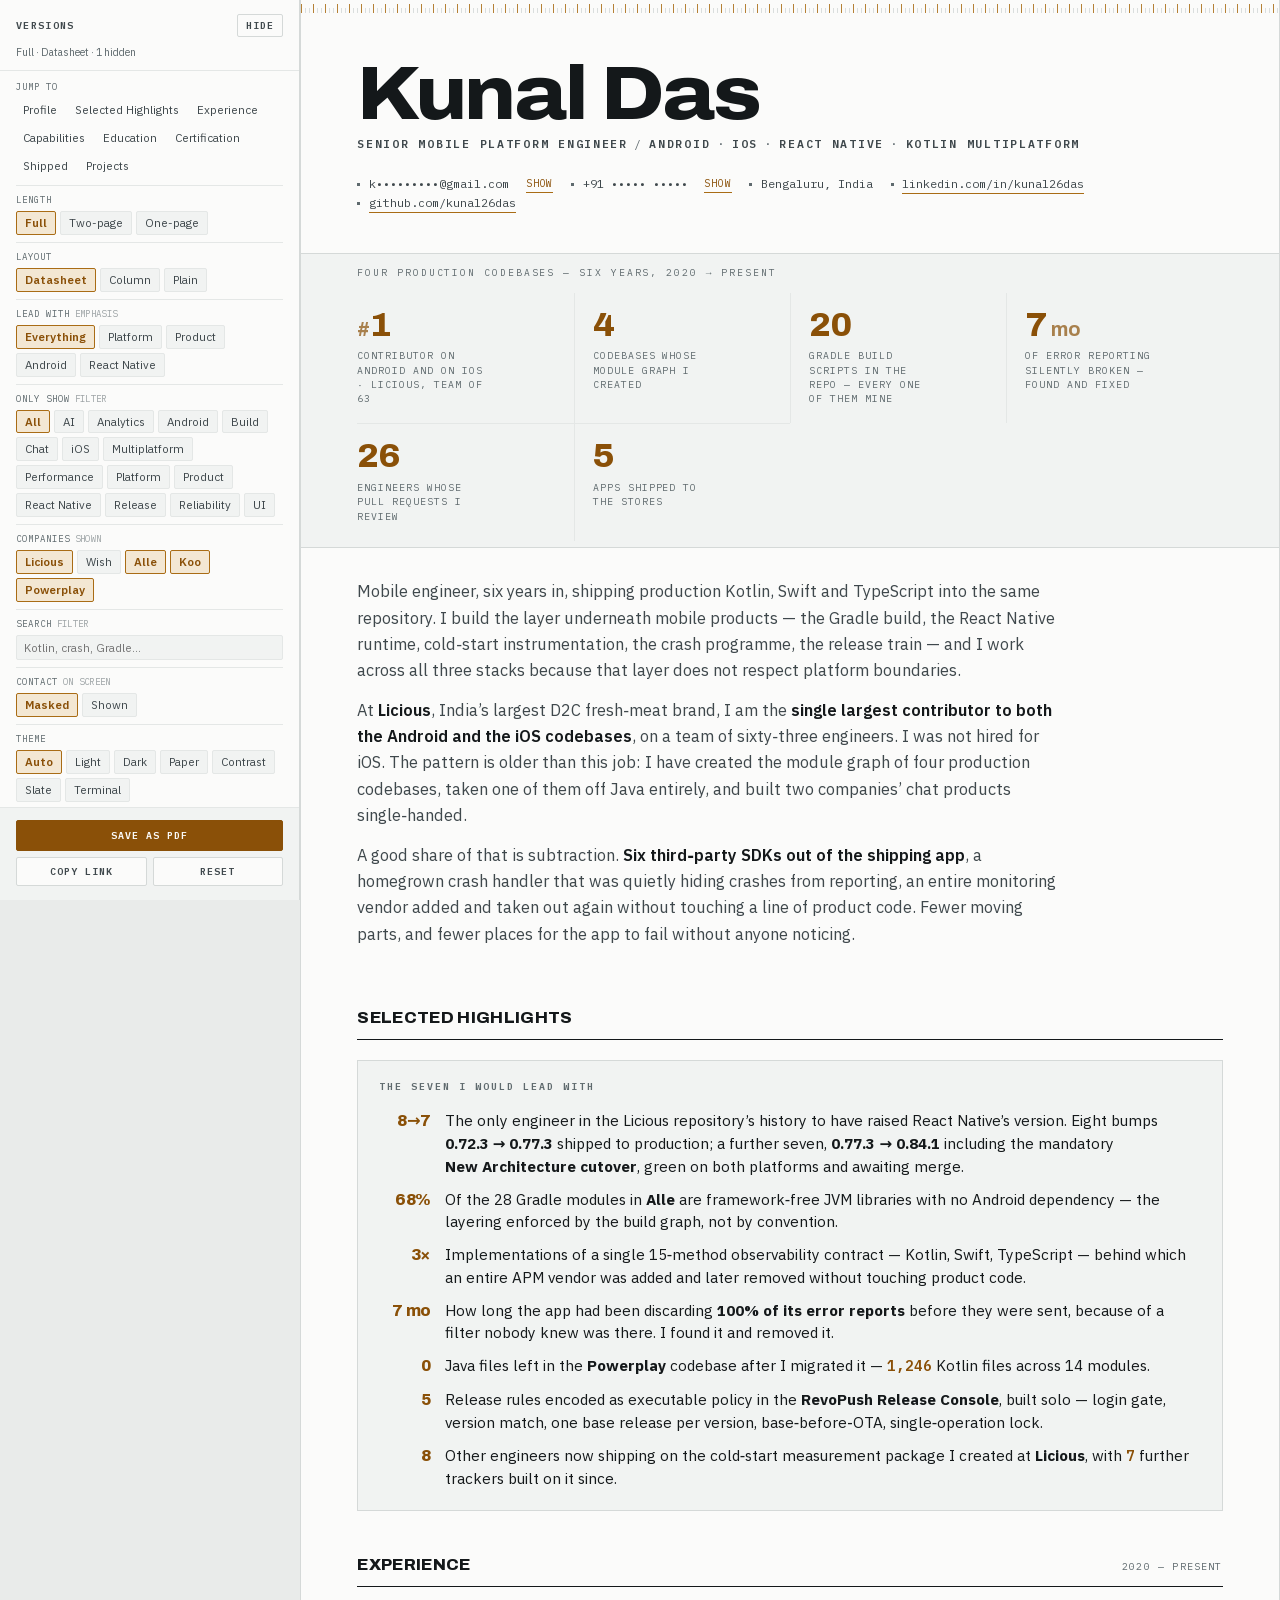
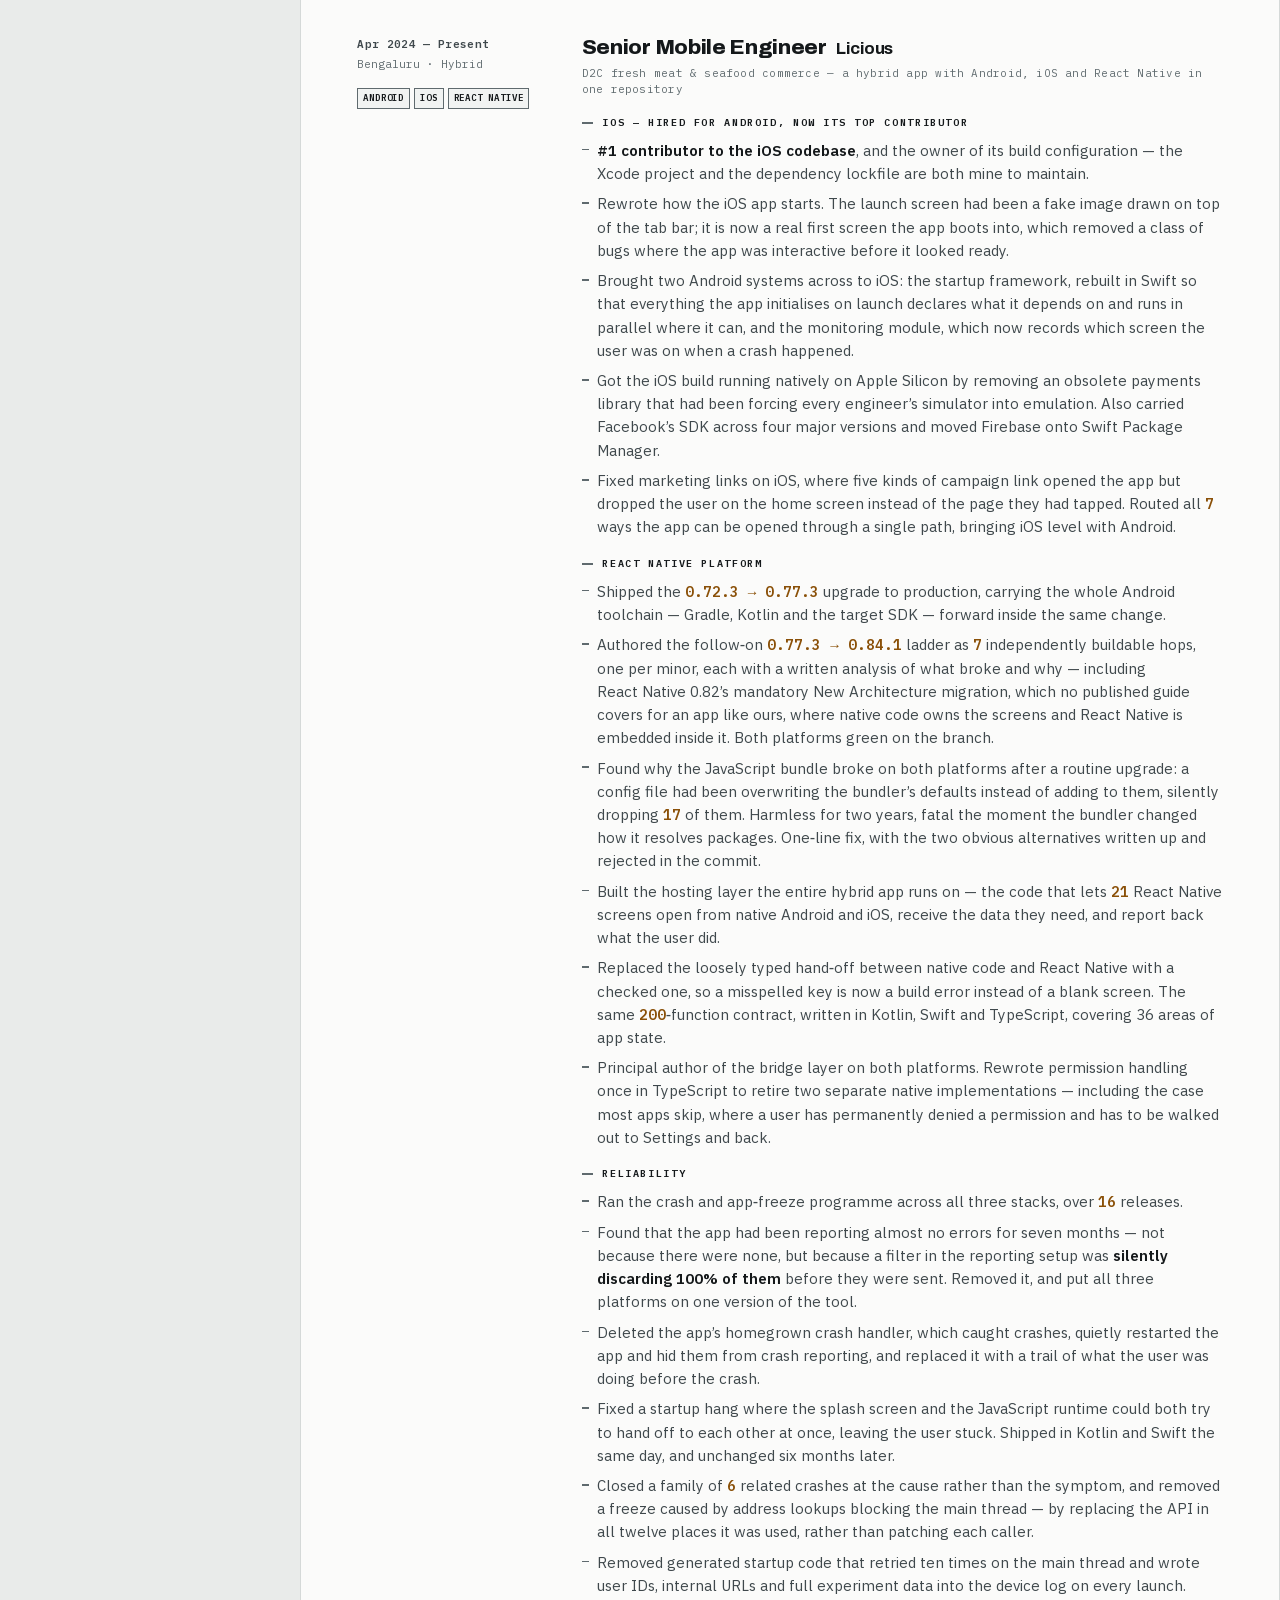
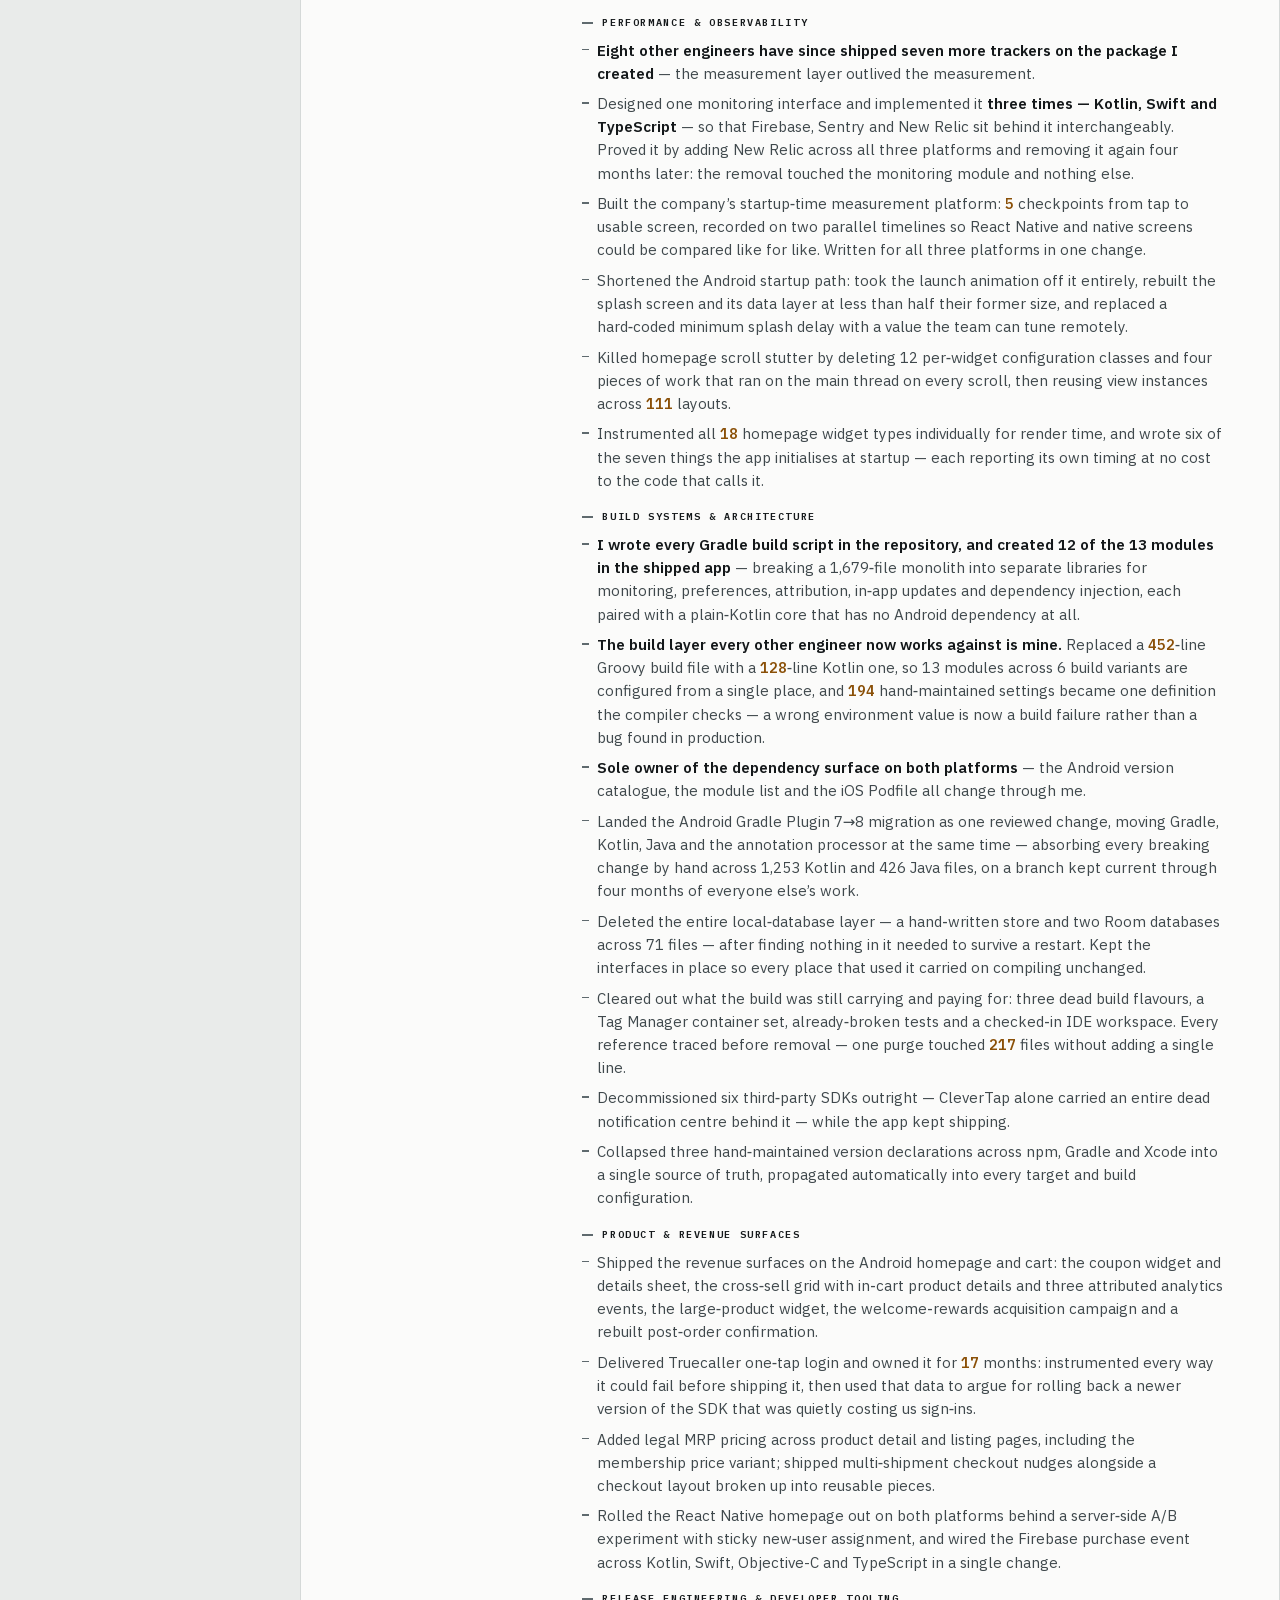
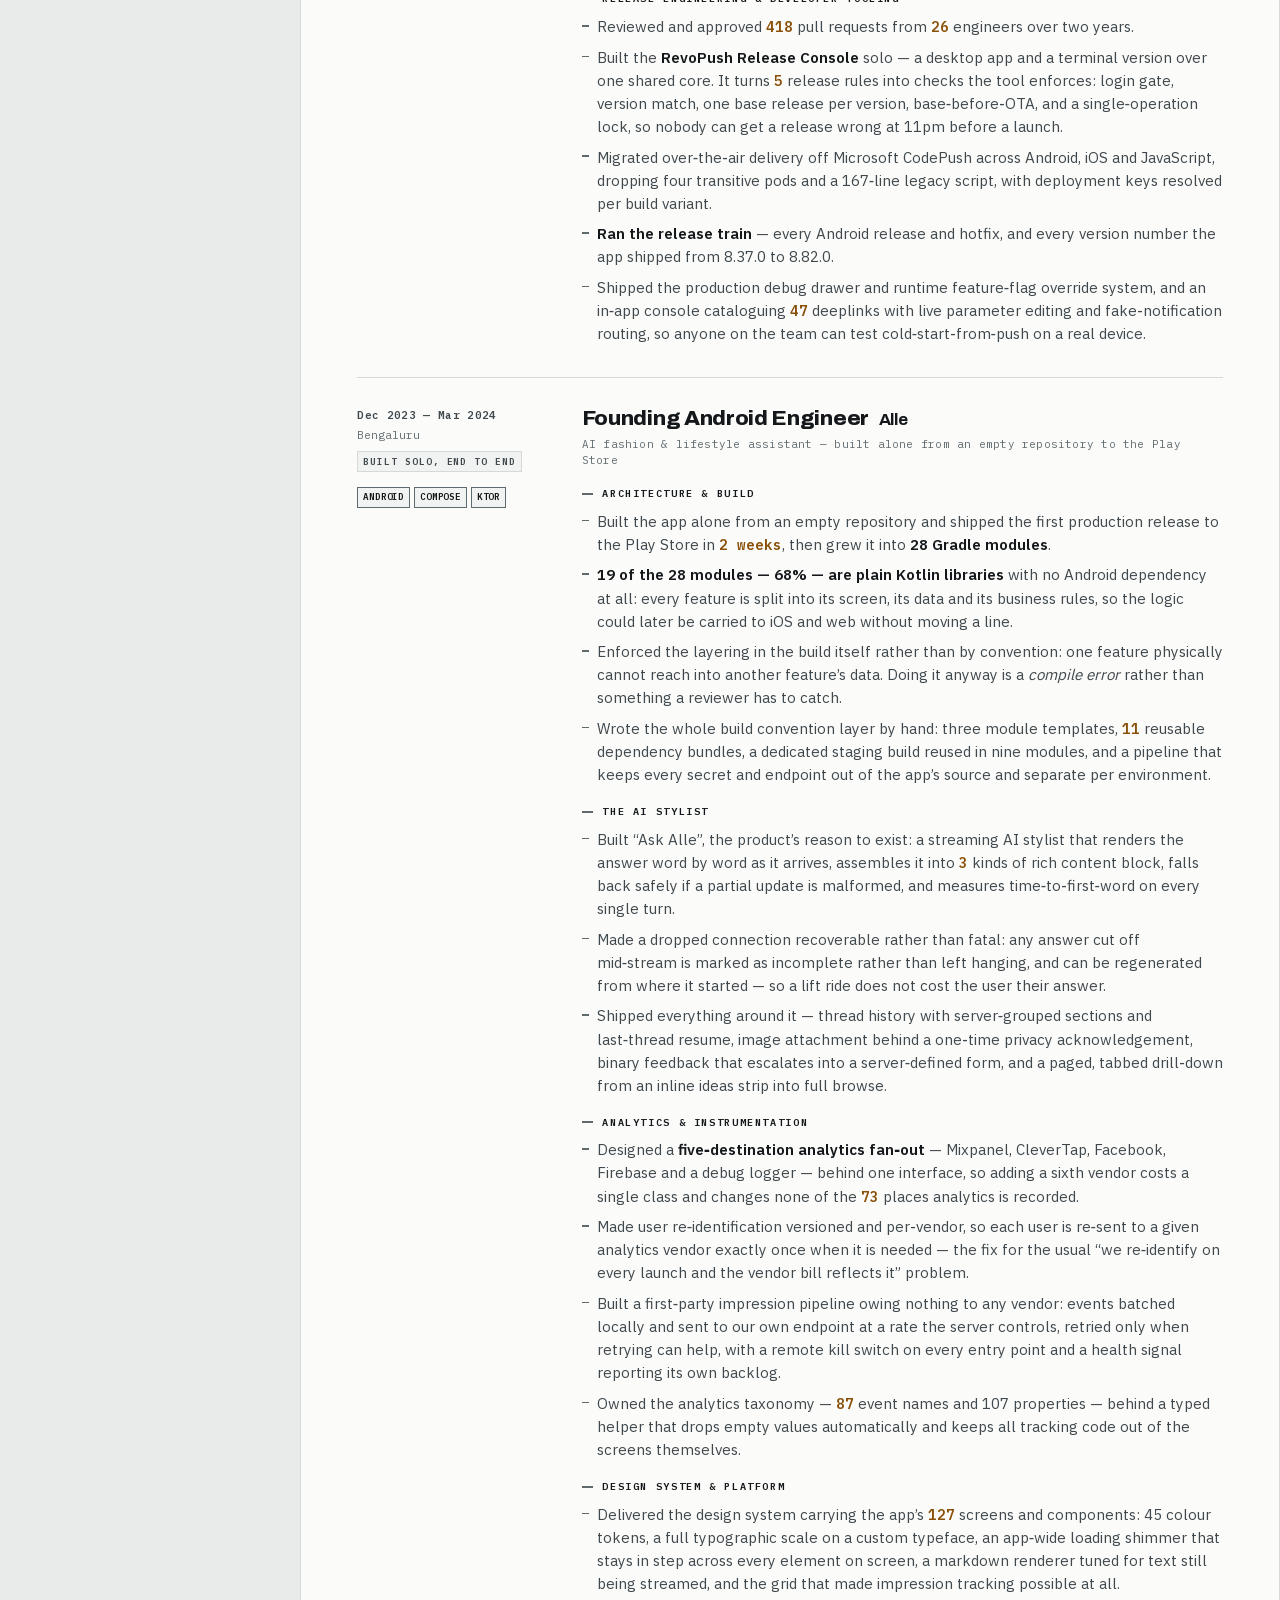
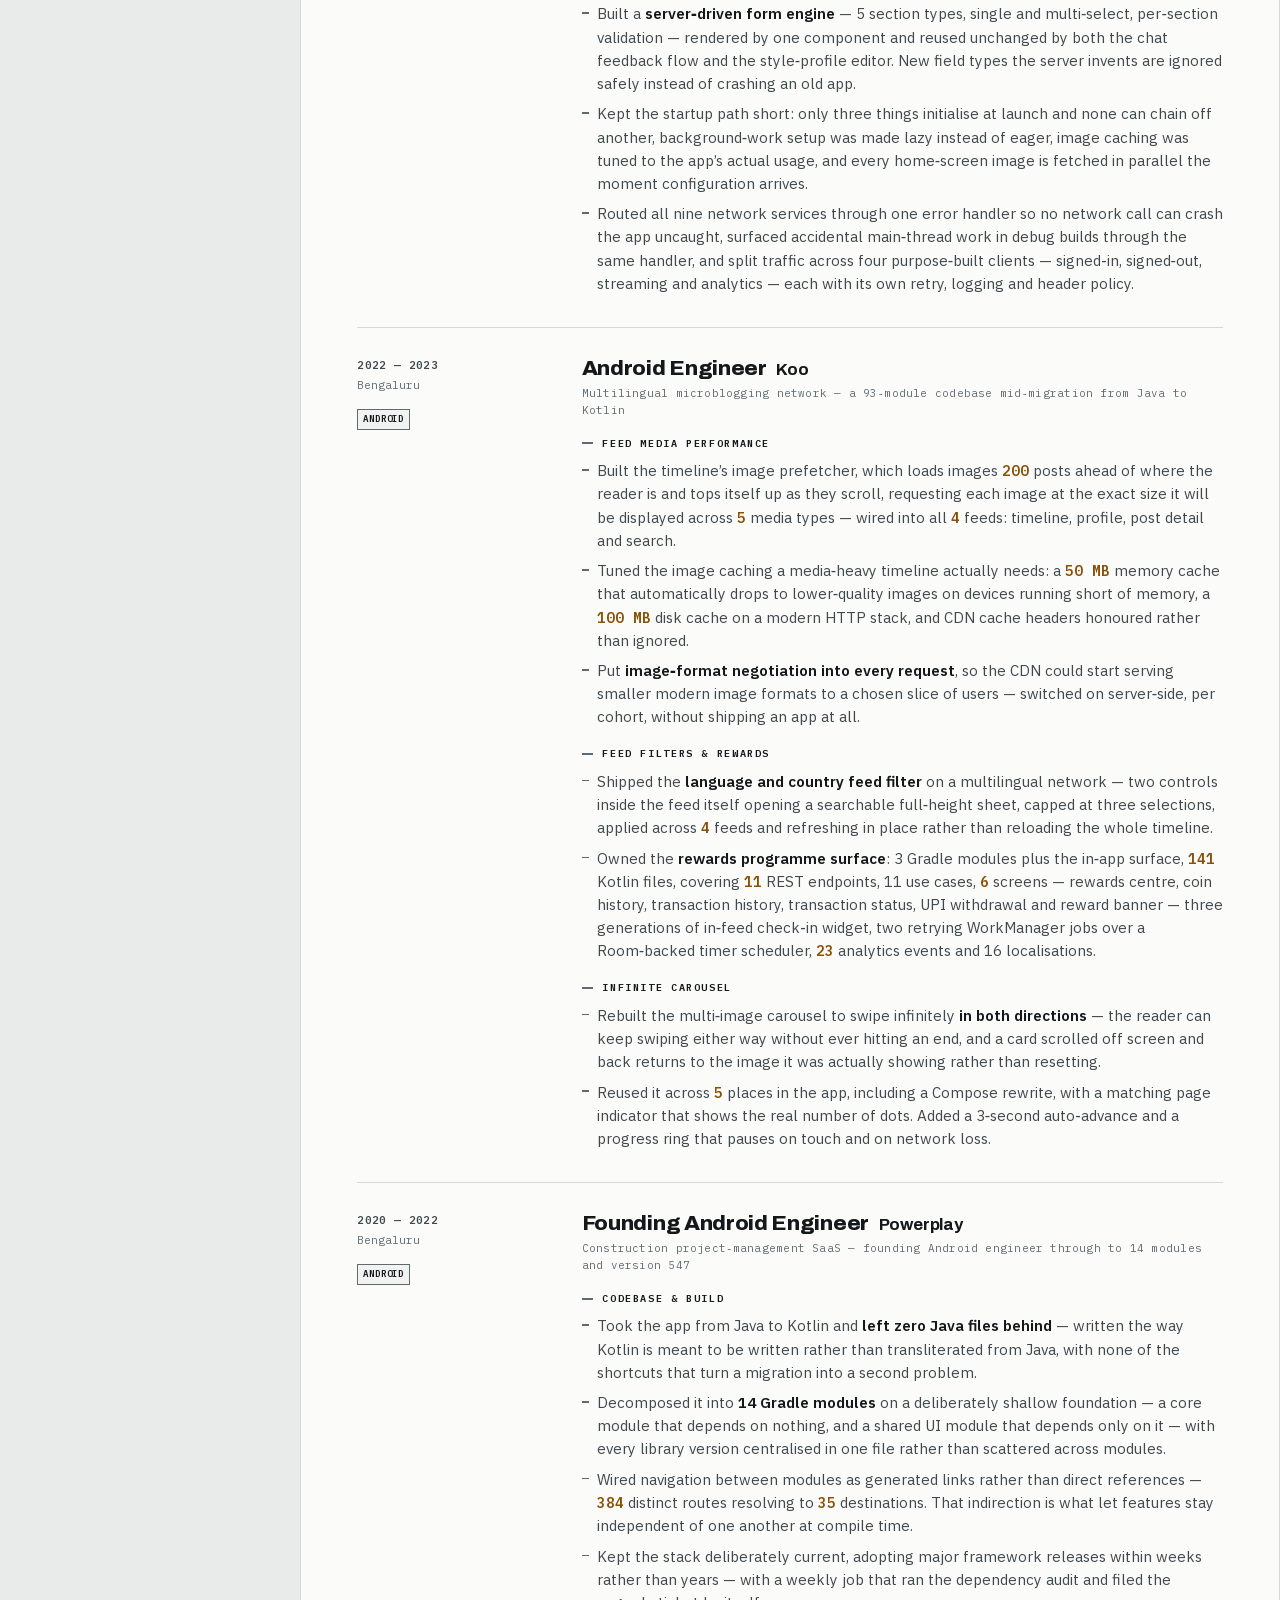
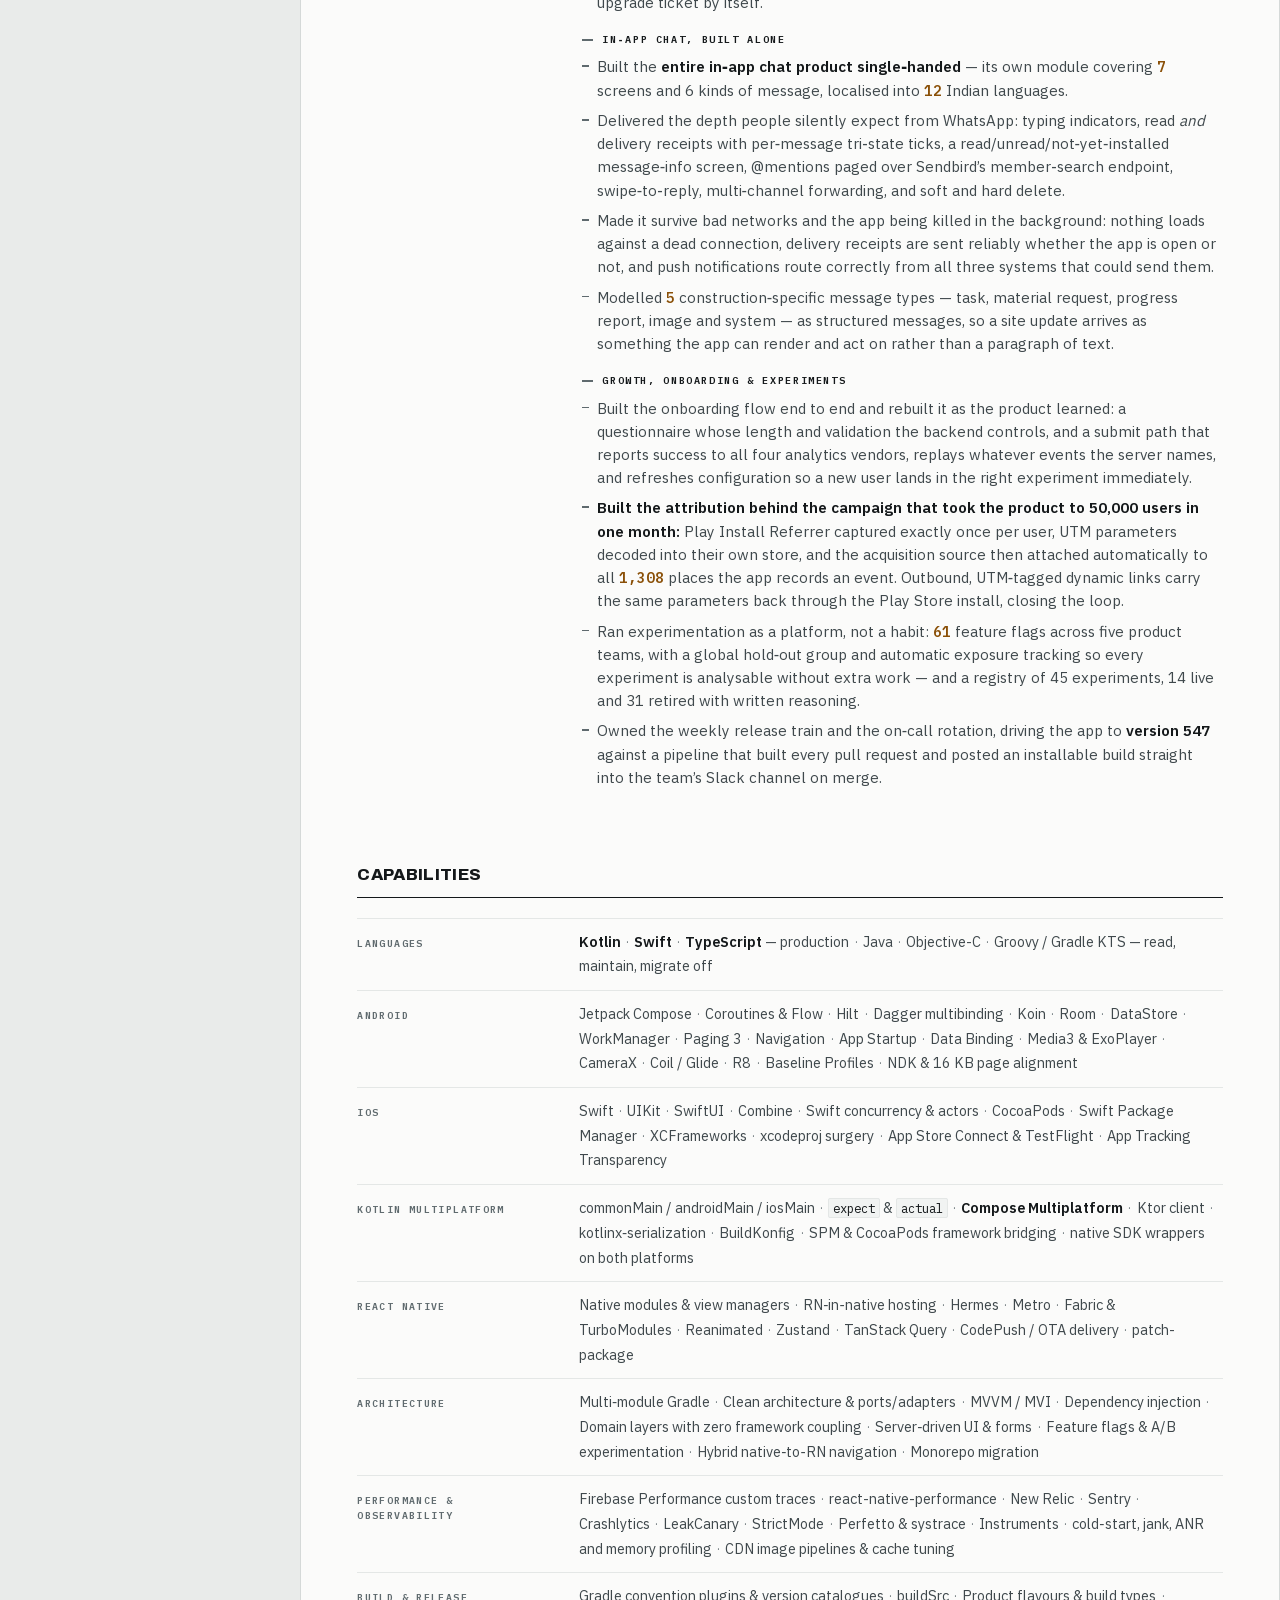
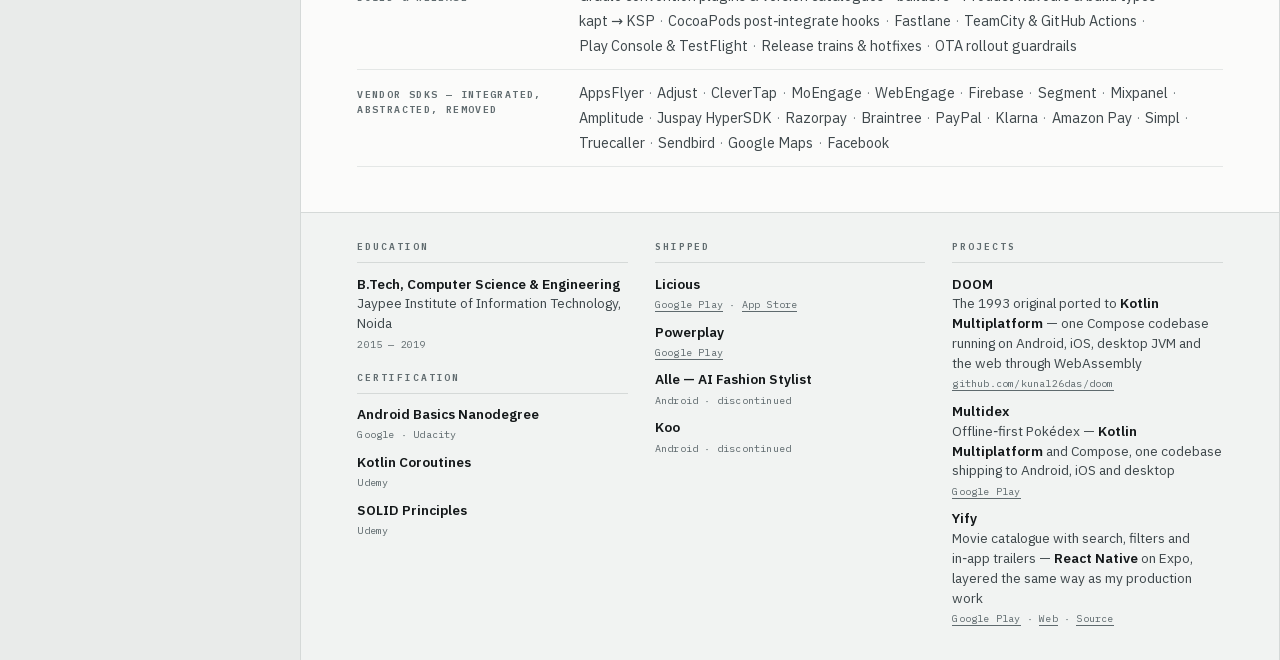
==== index.html @ 3181af1d "Resume — Kunal Das" ====
<!doctype html>
<html lang="en" data-len="full" data-layout="datasheet" data-lead="">
<head>
<meta charset="utf-8">
<meta name="viewport" content="width=device-width, initial-scale=1">
<title>Kunal Das &#8212; Senior Mobile Platform Engineer</title>
<meta name="description" content="Senior mobile platform engineer working across Android, iOS, React Native and Kotlin Multiplatform. Six years, five production codebases.">
<meta name="author" content="Kunal Das">
<link rel="canonical" href="https://kunal26das.github.io/resume/">
<link rel="icon" href="data:image/svg+xml,<svg xmlns='http://www.w3.org/2000/svg' viewBox='0 0 100 100'><text y='.9em' font-size='90'>&#128208;</text></svg>">
<meta property="og:type" content="profile">
<meta property="og:title" content="Kunal Das &#8212; Senior Mobile Platform Engineer">
<meta property="og:description" content="Senior mobile platform engineer working across Android, iOS, React Native and Kotlin Multiplatform. Six years, five production codebases.">
<meta property="og:url" content="https://kunal26das.github.io/resume/">
<meta name="twitter:card" content="summary">
</head>
<body>

<style data-doc="">
@font-face{font-family:"Archivo";src:url([data-uri]) format("woff2-variations");font-weight:400 900;font-stretch:62% 125%;font-display:block;}
@font-face{font-family:"PlexSans";src:url([data-uri]) format("woff2-variations");font-weight:100 700;font-display:block;}
@font-face{font-family:"PlexMono";src:url([data-uri]) format("woff2");font-weight:400;font-display:block;}
@font-face{font-family:"PlexMono";src:url([data-uri]) format("woff2");font-weight:600;font-display:block;}

:root{
  color-scheme:light;
  --ground:#E9EBEA;
  --sheet:#FBFBFA;
  --sunk:#F1F3F2;
  --ink:#14181A;
  --ink-2:#3F484C;
  --ink-3:#5F6A6E;
  --rule:#D5D9D8;
  --rule-soft:#E4E7E6;
  --signal:#8A5008;
  --signal-mark:#A96C15;
  --signal-wash:#F3E7D3;

  --f-display:"Archivo",ui-sans-serif,system-ui,sans-serif;
  --f-body:"PlexSans",ui-sans-serif,system-ui,sans-serif;
  --f-mono:"PlexMono",ui-monospace,"SF Mono",Menlo,monospace;

  --measure:70ch;
  --pad:clamp(22px,4.4vw,60px);
}
@media (prefers-color-scheme:dark){
  :root:not([data-theme="light"]){
    color-scheme:dark;
    --ground:#0D1011;
    --sheet:#15191B;
    --sunk:#1B2022;
    --ink:#E7EAE9;
    --ink-2:#AEB8BB;
    --ink-3:#8A9599;
    --rule:#2A3134;
    --rule-soft:#222829;
    --signal:#E8AE5C;
    --signal-mark:#D2913C;
    --signal-wash:#2C2314;
  }
}
:root[data-theme="dark"]{
  color-scheme:dark;
  --ground:#0D1011;
  --sheet:#15191B;
  --sunk:#1B2022;
  --ink:#E7EAE9;
  --ink-2:#AEB8BB;
  --ink-3:#8A9599;
  --rule:#2A3134;
  --rule-soft:#222829;
  --signal:#E8AE5C;
  --signal-mark:#D2913C;
  --signal-wash:#2C2314;
}
:root[data-theme="paper"]{
  color-scheme:light;
  --ground:#E3DCCC;
  --sheet:#FAF4E8;
  --sunk:#F2E9D8;
  --ink:#2A2016;
  --ink-2:#4E4133;
  --ink-3:#6B5B49;
  --rule:#D8CDB8;
  --rule-soft:#E8DFCE;
  --signal:#8C3A26;
  --signal-mark:#A6503A;
  --signal-wash:#F0DFD3;
}
:root[data-theme="contrast"]{
  color-scheme:light;
  --ground:#D9D9D9;
  --sheet:#FFFFFF;
  --sunk:#F0F0F0;
  --ink:#000000;
  --ink-2:#1F1F1F;
  --ink-3:#3A3A3A;
  --rule:#767676;
  --rule-soft:#ABABAB;
  --signal:#8A4B00;
  --signal-mark:#B35C00;
  --signal-wash:#FFE9CC;
}
:root[data-theme="slate"]{
  color-scheme:dark;
  --ground:#141A20;
  --sheet:#1F262D;
  --sunk:#28303A;
  --ink:#D2DAE2;
  --ink-2:#A3AEBA;
  --ink-3:#8D99A6;
  --rule:#353F4A;
  --rule-soft:#2B333C;
  --signal:#6FB8D4;
  --signal-mark:#4E96B2;
  --signal-wash:#1C303B;
}
:root[data-theme="terminal"]{
  color-scheme:dark;
  --ground:#020403;
  --sheet:#0C120E;
  --sunk:#121B15;
  --ink:#BFE8C8;
  --ink-2:#86B892;
  --ink-3:#709E7C;
  --rule:#213024;
  --rule-soft:#18241B;
  --signal:#F5B33C;
  --signal-mark:#C98C1E;
  --signal-wash:#261C09;
}

*{box-sizing:border-box;}
body{
  margin:0;
  background:var(--ground);
  color:var(--ink);
  font-family:var(--f-body);
  font-size:15px;
  line-height:1.55;
  -webkit-font-smoothing:antialiased;
}
.sheet{
  max-width:1060px;
  margin:0 auto;
  background:var(--sheet);
  border-left:1px solid var(--rule);
  border-right:1px solid var(--rule);
  min-height:100vh;
}
:where(a){color:inherit;text-decoration:none;border-bottom:1px solid var(--ink-3);}
:where(a):hover{border-bottom-color:var(--signal-mark);color:var(--signal);}
:where(a):focus-visible{outline:2px solid var(--signal-mark);outline-offset:3px;border-radius:2px;}

.scale{
  height:13px;
  background-image:
    repeating-linear-gradient(to right,var(--signal-mark) 0 1px,transparent 1px 12px),
    repeating-linear-gradient(to right,var(--rule) 0 1px,transparent 1px 4px);
  background-size:100% 9px,100% 5px;
  background-position:left bottom,left bottom;
  background-repeat:repeat-x;
  opacity:.85;
}

.masthead{padding:calc(var(--pad) * .85) var(--pad) calc(var(--pad) * .7);}
.name{
  font-family:var(--f-display);
  font-weight:800;
  font-stretch:112%;
  font-size:clamp(2.7rem,7.6vw,4.7rem);
  line-height:.9;
  letter-spacing:-.032em;
  margin:0 0 .42rem;
  text-wrap:balance;
}
.title-line{
  font-family:var(--f-mono);
  font-size:.72rem;
  font-weight:600;
  letter-spacing:.15em;
  text-transform:uppercase;
  color:var(--ink-2);
  margin:0 0 1.35rem;
  display:flex;
  flex-wrap:wrap;
  align-items:center;
  gap:.55em;
}
.title-line .sep{color:var(--ink-3);font-weight:400;}
.contact{
  list-style:none;margin:0;padding:0;
  display:flex;flex-wrap:wrap;gap:0 1.1rem;
  font-family:var(--f-mono);font-size:.74rem;color:var(--ink-2);
}
.contact li{display:flex;align-items:center;gap:.55rem;}
.contact li::before{content:"";width:3px;height:3px;background:var(--ink-3);flex:none;}
.contact a{border-bottom:1px solid var(--signal-mark);}
.contact a:hover{border-bottom:1px solid var(--signal-mark);}

.contact li[data-real]{cursor:pointer;}
.sheet .contact li[data-real]::after{
  content:"show";margin-left:.5rem;font-size:.86em;letter-spacing:.08em;
  text-transform:uppercase;color:var(--signal);border-bottom:1px solid var(--signal-mark);
}

.band{
  border-top:1px solid var(--rule);
  border-bottom:1px solid var(--rule);
  background:var(--sunk);
  display:grid;
  grid-template-columns:repeat(4,minmax(0,1fr));
  padding:0 var(--pad) 6px;
}
.band-cap{
  grid-column:1/-1;
  font-family:var(--f-mono);font-size:.6rem;letter-spacing:.2em;text-transform:uppercase;
  color:var(--ink-3);
  margin:0;padding:12px 0 12px;
}
.metric{
  padding:15px 18px 17px 0;
  border-left:1px solid var(--rule-soft);
  border-top:1px solid var(--rule-soft);
}
.metric:nth-of-type(4n+1){border-left:none;padding-left:0;}
.metric:not(:nth-of-type(4n+1)){padding-left:18px;}
.metric:nth-of-type(-n+4){border-top:none;}
.metric .v{
  display:block;
  font-family:var(--f-display);
  font-weight:800;font-stretch:104%;
  font-size:2.1rem;line-height:1.02;letter-spacing:-.025em;
  color:var(--signal);font-variant-numeric:tabular-nums;
}
.metric .v small{font-size:.58em;font-weight:700;color:var(--signal);opacity:.7;letter-spacing:0;}
.metric .l em{font-style:normal;color:inherit;}
.metric .l{
  display:block;margin-top:.46rem;max-width:22ch;
  font-family:var(--f-mono);font-size:.615rem;line-height:1.45;
  letter-spacing:.1em;text-transform:uppercase;color:var(--ink-3);
}

section{padding:0 var(--pad);}
.sec-head{
  display:flex;align-items:baseline;gap:.85rem;
  margin:2.6rem 0 1.25rem;
  padding-bottom:.5rem;
  border-bottom:1.5px solid var(--ink);
}
.sec-head h2{
  font-family:var(--f-display);font-weight:800;font-stretch:98%;
  font-size:1.06rem;letter-spacing:.02em;text-transform:uppercase;
  margin:0;
}
.sec-head .count{
  font-family:var(--f-mono);font-size:.62rem;letter-spacing:.12em;
  text-transform:uppercase;color:var(--ink-3);margin-left:auto;
}

.n{font-family:var(--f-mono);font-weight:600;color:var(--signal);font-variant-numeric:tabular-nums;font-size:.94em;}
code{font-family:var(--f-mono);font-size:.86em;color:var(--ink);background:var(--sunk);border:1px solid var(--rule-soft);border-radius:2px;padding:.05em .32em;}
.hi code,.metric code{background:var(--sheet);}

.summary{padding-top:1.9rem;padding-bottom:.2rem;}
.summary p{max-width:var(--measure);margin:0 0 .8rem;font-size:1.02rem;line-height:1.62;color:var(--ink-2);}
.summary p strong{color:var(--ink);font-weight:600;}

.hi{
  border:1px solid var(--rule);
  background:var(--sunk);
  padding:1.15rem 1.3rem 1.25rem;
  margin-bottom:.4rem;
}
.hi h3{
  font-family:var(--f-mono);font-size:.62rem;font-weight:600;letter-spacing:.2em;
  text-transform:uppercase;color:var(--ink-3);margin:0 0 .9rem;
}
.hi ul{list-style:none;margin:0;padding:0;display:grid;gap:.62rem;}
.hi li{
  display:grid;grid-template-columns:auto minmax(0,1fr);gap:.85rem;align-items:baseline;
  font-size:.95rem;line-height:1.5;
}
.hi li .k{
  font-family:var(--f-display);font-weight:800;font-stretch:100%;
  font-size:1.02rem;letter-spacing:-.02em;color:var(--signal);
  font-variant-numeric:tabular-nums;
  min-width:5.2ch;text-align:right;
}

.role{
  display:grid;
  grid-template-columns:186px minmax(0,1fr);
  gap:0 2.4rem;
  padding:1.8rem 0 2rem;
  border-bottom:1px solid var(--rule);
}
.role:last-child{border-bottom:none;}
.role-meta{font-family:var(--f-mono);font-size:.68rem;line-height:1.65;color:var(--ink-3);}
.role-meta .dates{color:var(--ink-2);font-weight:600;letter-spacing:.03em;font-variant-numeric:tabular-nums;}
.role-meta .where{margin-top:.15rem;}
.stacks{margin-top:.85rem;display:flex;flex-wrap:wrap;gap:4px;}
.stacks span{
  font-family:var(--f-mono);font-size:.57rem;font-weight:600;letter-spacing:.09em;
  text-transform:uppercase;
  border:1px solid var(--rule);color:var(--ink-2);
  padding:2px 5px;background:var(--sheet);
}
.stacks span.on{border-color:var(--ink-3);color:var(--ink);background:var(--sunk);font-weight:700;}
.role-meta .tag{
  display:inline-block;margin:.32rem 0 .1rem;
  font-family:var(--f-mono);font-size:.585rem;font-weight:600;letter-spacing:.1em;
  text-transform:uppercase;color:var(--ink-2);
  border:1px solid var(--rule);background:var(--sunk);
  padding:2px 5px;
}
.role-head{display:flex;flex-wrap:wrap;align-items:baseline;gap:.6rem;margin-bottom:.15rem;}
.role-head h3{
  font-family:var(--f-display);font-weight:800;font-stretch:104%;
  font-size:1.3rem;letter-spacing:-.015em;margin:0;line-height:1.15;
}
.role-head .org{
  font-family:var(--f-display);font-weight:700;font-size:1.05rem;color:var(--ink);
  letter-spacing:-.01em;
}
.role-note{
  font-family:var(--f-mono);font-size:.68rem;color:var(--ink-3);
  margin:0 0 1.05rem;letter-spacing:.02em;
}
.group{margin-bottom:1.1rem;}
.group:last-child{margin-bottom:0;}
.group-head{
  font-family:var(--f-mono);font-size:.635rem;font-weight:600;letter-spacing:.16em;
  text-transform:uppercase;color:var(--ink);
  margin:0 0 .5rem;display:flex;align-items:center;gap:.6rem;
}
.group-head::before{content:"";width:11px;height:2px;background:var(--ink-3);flex:none;}
.bullets{list-style:none;margin:0;padding:0;display:grid;gap:.46rem;}
.bullets li{
  position:relative;padding-left:15px;
  font-size:.945rem;line-height:1.53;color:var(--ink-2);max-width:88ch;
}
.bullets li::before{
  content:"";position:absolute;left:0;top:.66em;
  width:7px;height:1.5px;background:var(--ink-3);
}
.bullets li strong{color:var(--ink);font-weight:600;}

.caps{display:grid;gap:0;border-top:1px solid var(--rule-soft);}
.cap{
  display:grid;grid-template-columns:196px minmax(0,1fr);gap:1.6rem;
  padding:.68rem 0;border-bottom:1px solid var(--rule-soft);
  align-items:baseline;
}
.cap dt{
  font-family:var(--f-mono);font-size:.615rem;font-weight:600;letter-spacing:.14em;
  text-transform:uppercase;color:var(--ink-3);
}
.cap dd{margin:0;font-size:.9rem;line-height:1.72;color:var(--ink-2);}
.cap dd i{font-style:normal;color:var(--ink-3);padding:0 .42em;font-size:.85em;vertical-align:.08em;}
.cap dd i::after{content:"\200B";}
.cap dd b{color:var(--ink);font-weight:600;}

.colophon{
  margin-top:2.8rem;
  border-top:1px solid var(--rule);
  background:var(--sunk);
  padding:1.7rem var(--pad) 2.1rem;
  display:grid;grid-template-columns:repeat(auto-fit,minmax(230px,1fr));gap:1.7rem;
}
.colophon ul + h3{margin-top:1.15rem;}
.colophon h3{
  font-family:var(--f-mono);font-size:.6rem;font-weight:600;letter-spacing:.2em;
  text-transform:uppercase;color:var(--ink-3);margin:0 0 .7rem;
  padding-bottom:.45rem;border-bottom:1px solid var(--rule);
}
.colophon ul{list-style:none;margin:0;padding:0;display:grid;gap:.62rem;}
.colophon li{font-size:.855rem;line-height:1.45;color:var(--ink-2);}
.colophon .t{display:block;color:var(--ink);font-weight:600;}
.colophon li b{color:var(--ink);font-weight:600;}
.colophon .s{display:block;margin-top:.22rem;font-family:var(--f-mono);font-size:.63rem;color:var(--ink-3);letter-spacing:.02em;}

@media screen and (max-width:760px){
  .band{grid-template-columns:repeat(2,minmax(0,1fr));}
  .metric:nth-of-type(-n+4){border-top:1px solid var(--rule-soft);}
  .metric:nth-of-type(-n+2){border-top:none;}
  .metric:nth-of-type(4n+1){border-left:1px solid var(--rule-soft);padding-left:18px;}
  .metric:nth-of-type(odd){border-left:none;padding-left:0;}
  .role{grid-template-columns:1fr;gap:0;}
  .role-meta{margin-bottom:.9rem;display:flex;flex-wrap:wrap;align-items:center;gap:.4rem .9rem;}
  .role-meta .tag{margin-top:0;}
  .stacks{margin-top:0;}
  .cap{grid-template-columns:1fr;gap:.15rem;}
  .hi li{grid-template-columns:1fr;gap:.1rem;}
  .hi li .k{text-align:left;}
}
@media (prefers-reduced-motion:reduce){*{animation:none!important;transition:none!important;}}
@page{margin:13mm 12mm;}
@media print{
  :root:not([data-theme]){
    color-scheme:light;
    --ground:#FFFFFF;--sheet:#FFFFFF;--sunk:#F4F6F5;
    --ink:#000000;--ink-2:#22282A;--ink-3:#5C666A;
    --rule:#B9C0BE;--rule-soft:#D8DDDB;
    --signal:#6E3F06;--signal-mark:#9A6A1E;--signal-wash:#F4EADA;
  }
  :root{--pad:0px;}
  :root[data-theme] body,:root[data-theme] .sheet{background:var(--sheet);}
  :root[data-theme] *{
    -webkit-print-color-adjust:exact;print-color-adjust:exact;
  }
  html{font-size:12px;}
  body{background:#fff;font-size:9.4pt;line-height:1.42;}
  .sheet{border:none;max-width:none;min-height:0;}
  .scale,.v-ui{display:none;}
  .contact li[data-real]::after{display:none;}
  .masthead{padding:0 0 10pt;}
  .name{font-size:30pt;}
  .band{padding:0;border-top:none;}
  .band-cap{padding:0 0 6pt;}
  .metric{padding:7pt 10pt 8pt 0;}
  .metric .v{font-size:15pt;}
  .metric .l{max-width:none;}
  .metric .v small{opacity:1;}
  .summary{padding-top:10pt;}
  .summary p{font-size:9.8pt;max-width:none;}
  .sec-head{margin:14pt 0 7pt;break-after:avoid;}
  .role{display:block;padding:9pt 0 10pt;}
  .role-meta{display:flex;flex-wrap:wrap;align-items:baseline;gap:0 10pt;margin-bottom:5pt;}
  .role-meta .where,.role-meta .tag,.role-meta .stacks{margin-top:0;}
  .colophon{padding:12pt 0 0;grid-template-columns:repeat(3,minmax(0,1fr));}
  .role-meta,.role-head,.role-note,.group-head{break-after:avoid;}
  .hi li,.metric,.cap,.bullets li,.colophon li,.role-meta{break-inside:avoid;}
  .hi{padding:9pt 11pt 10pt;}
  .hi ul{gap:.5rem;}
  .group{margin-bottom:12pt;}
  .group-head{margin-bottom:3pt;}
  .cap{padding:3.5pt 0;grid-template-columns:150px minmax(0,1fr);gap:1rem;}
  .cap dd{line-height:1.5;}
  .bullets{gap:2.6pt;}
  .bullets li{max-width:none;}
  a{color:inherit;border-bottom:none;}

  :root:has(.sheet.compact){font-size:10.75px;}
  .sheet.compact .role{padding:4pt 0 5pt;}
  .sheet.compact .cap{display:block;padding:1.6pt 0;}
  .sheet.compact .cap dt{display:inline;letter-spacing:.1em;}
  .sheet.compact .cap dt::after{content:"\2002";}
  .sheet.compact .cap dd{display:inline;line-height:1.42;}
  .sheet.compact .summary{padding-top:8pt;}
  .sheet.compact .sec-head{margin:8pt 0 5pt;}
  .sheet.compact .colophon{margin-top:7pt;padding:7pt 0 0;}
  .sheet.compact .colophon h3{margin-bottom:.45rem;padding-bottom:.3rem;}
  .sheet.compact .colophon ul{gap:.22rem;}
  .sheet.compact .colophon li{line-height:1.32;}
  .sheet.compact .colophon .t{display:inline;}
  .sheet.compact .colophon .t::after{content:"\2002";}
  .sheet.compact .colophon .s{display:inline;margin-top:0;}
  .sheet.compact .group{margin-bottom:7pt;}
  .sheet.compact .bullets{gap:2pt;}
  .sheet.compact .bullets li{line-height:1.42;}
  .sheet.compact .summary p{line-height:1.45;}
  .sheet.compact .masthead{padding-bottom:6pt;}
  .sheet.compact .name{font-size:23pt;}
  .sheet.compact .title-line{margin-bottom:.7rem;}
  .sheet.compact .band-cap{padding:0 0 3pt;}
  .sheet.compact .metric{padding:4pt 9pt 5pt 0;}
  .sheet.compact .metric .v{font-size:12.5pt;}
  .sheet.compact .role-note{margin-bottom:4pt;}
  .sheet.compact .cap dd{font-size:.85rem;}

  :root:has(.sheet.solo){font-size:9.4px;}
  .sheet.solo .name{font-size:19pt;}
  .sheet.solo .masthead{padding-bottom:4pt;}
  .sheet.solo .title-line{margin-bottom:.5rem;}
  .sheet.solo .band-cap{padding:0 0 2pt;}
  .sheet.solo .metric{padding:3pt 8pt 4pt 0;}
  .sheet.solo .metric .v{font-size:11pt;}
  .sheet.solo .summary{padding-top:5pt;}
  .sheet.solo .sec-head{margin:6pt 0 3pt;}
  .sheet.solo .role{padding:2.5pt 0 3pt;}
  .sheet.solo .role-note{margin-bottom:2pt;}
  .sheet.solo .group{margin-bottom:4pt;}
  .sheet.solo .bullets{gap:1.6pt;}
  .sheet.solo .colophon{margin-top:5pt;padding:5pt 0 0;}
}

c{display:inline;}
[data-only]:not([data-only~="full"]){display:none;}
html[data-versions="on"] [data-only]{display:inline;}

@media screen and (min-width:1180px){
  html[data-versions="on"][data-panel="open"] body{padding-left:300px;}
}
.v-side{
  position:fixed;left:0;top:0;bottom:0;width:300px;z-index:11;
  display:flex;flex-direction:column;
  background:var(--sheet);border-right:1px solid var(--rule);
  transform:translateX(0);transition:transform .18s ease;
}
html[data-panel="closed"] .v-side{transform:translateX(-100%);}
@media screen and (max-width:1179px){
  .v-side{box-shadow:0 0 0 100vmax rgb(0 0 0 / .34);}
  html[data-panel="closed"] .v-side{box-shadow:none;}
}
.v-head{
  display:flex;align-items:baseline;gap:.5rem;flex-wrap:wrap;
  padding:14px 16px 11px;border-bottom:1px solid var(--rule-soft);
}
.v-title{
  font-family:var(--f-mono);font-size:.63rem;font-weight:600;letter-spacing:.13em;
  text-transform:uppercase;color:var(--ink-2);
}
.v-now{
  flex-basis:100%;font-size:.66rem;line-height:1.35;color:var(--ink-3);
}
.v-body{
  flex:1;overflow-y:auto;overscroll-behavior:contain;padding:2px 16px 16px;
  scrollbar-width:none;
}
.v-body::-webkit-scrollbar{width:0;height:0;}
.v-row{display:block;padding:7px 0;}
.v-row + .v-row{border-top:1px solid var(--rule-soft);}
.v-lab{
  display:block;margin-bottom:4px;
  font-family:var(--f-mono);font-size:.57rem;letter-spacing:.11em;
  text-transform:uppercase;color:var(--ink-3);
}
.v-lab em{font-style:normal;opacity:.6;letter-spacing:.04em;margin-left:.5em;}
.v-opts{display:flex;flex-wrap:wrap;align-items:center;gap:4px;}
.v-chip{
  font-family:var(--f-body);font-size:.72rem;line-height:1.2;
  color:var(--ink-2);background:var(--sunk);
  border:1px solid var(--rule-soft);border-radius:2px;
  padding:4px 8px;cursor:pointer;
}
.v-chip:hover{border-color:var(--signal-mark);color:var(--signal);}
.v-jump{
  font-family:var(--f-body);font-size:.72rem;line-height:1.2;text-align:left;
  color:var(--ink-2);background:none;
  border:1px solid transparent;border-radius:2px;
  padding:4px 6px;cursor:pointer;
}
.v-jump:hover{color:var(--signal);border-color:var(--signal-mark);}
.v-jump[aria-current]{
  color:var(--signal);background:var(--signal-wash);
  border-color:var(--signal-mark);font-weight:600;
}
.v-jump:focus-visible{outline:2px solid var(--signal-mark);outline-offset:2px;}
.sec-head,.summary,.colophon h3{scroll-margin-top:16px;}
.v-chip[aria-pressed="true"]{
  color:var(--signal);border-color:var(--signal-mark);
  background:var(--signal-wash);font-weight:600;
}
.v-chip:focus-visible,.v-q:focus-visible,.v-btn:focus-visible,
.v-dl:focus-visible,.v-toggle:focus-visible{outline:2px solid var(--signal-mark);outline-offset:2px;}
.v-q{
  flex:1;min-width:8rem;
  font-family:var(--f-body);font-size:.72rem;color:var(--ink);
  background:var(--sunk);border:1px solid var(--rule-soft);border-radius:2px;
  padding:4px 7px;
}
.v-foot{
  display:flex;flex-wrap:wrap;gap:6px;padding:12px 16px 14px;
  border-top:1px solid var(--rule-soft);background:var(--sunk);
}
.v-dl{
  flex-basis:100%;text-align:center;
  font-family:var(--f-mono);font-size:.62rem;font-weight:600;letter-spacing:.1em;
  text-transform:uppercase;text-decoration:none;cursor:pointer;
  color:var(--sheet);background:var(--signal);
  border:1px solid var(--signal);border-radius:2px;padding:8px 11px;
}
.v-dl:hover{background:var(--signal-mark);border-color:var(--signal-mark);}
.v-file{
  flex:1 1 28%;
  font-family:var(--f-mono);font-size:.58rem;font-weight:600;letter-spacing:.08em;
  text-transform:uppercase;color:var(--ink-2);background:var(--sheet);
  border:1px solid var(--rule-soft);border-radius:2px;padding:6px 4px;cursor:pointer;
}
.v-file:hover{border-color:var(--signal-mark);color:var(--signal);}
.v-file:focus-visible{outline:2px solid var(--signal-mark);outline-offset:2px;}
.v-btn,.v-toggle{
  font-family:var(--f-mono);font-size:.62rem;font-weight:600;letter-spacing:.1em;
  text-transform:uppercase;color:var(--ink-2);background:var(--sheet);
  border:1px solid var(--rule);border-radius:2px;padding:7px 10px;cursor:pointer;
}
.v-btn{flex:1;}
.v-hide{flex:0 0 auto;margin-left:auto;padding:4px 8px;}
.v-btn:hover,.v-toggle:hover{border-color:var(--signal-mark);color:var(--signal);}
.v-note{flex-basis:100%;margin:.3rem 0 0;font-size:.67rem;line-height:1.4;color:var(--ink-3);}
.v-note:empty{display:none;}
.v-toggle{position:fixed;right:14px;bottom:14px;z-index:12;
  box-shadow:0 1px 3px rgb(0 0 0 / .12),0 6px 18px rgb(0 0 0 / .10);}
html[data-panel="open"] .v-toggle{display:none;}
mark{background:var(--signal-wash);color:var(--ink);border-radius:1px;}
@media screen and (max-width:420px){
  .v-side{width:min(300px,86vw);}
}
</style>
<style data-layout="column" media="not all">


@media screen{
  .band{grid-template-columns:repeat(2,minmax(0,1fr));}
  .metric:nth-of-type(-n+4){border-top:1px solid var(--rule-soft);}
  .metric:nth-of-type(-n+2){border-top:none;}
  .metric:nth-of-type(4n+1){border-left:1px solid var(--rule-soft);padding-left:18px;}
  .metric:nth-of-type(odd){border-left:none;padding-left:0;}
  
  .metric .l{max-width:44ch;}

  .role{grid-template-columns:1fr;gap:0;}
  .role-meta{
    margin-bottom:.9rem;
    display:flex;flex-wrap:wrap;align-items:center;gap:.4rem .9rem;
  }
  .role-meta .where{margin-top:0;}
  .role-meta .tag{margin-top:0;}
  .stacks{margin-top:0;}

  .cap{grid-template-columns:1fr;gap:.15rem;}
  .cap dt{color:var(--ink-2);}

  .hi li{grid-template-columns:1fr;gap:.1rem;}
  .hi li .k{text-align:left;min-width:0;}

  
  .summary p,.bullets li{max-width:var(--measure);}
}
</style>
<style data-layout="plain" media="not all">


.sheet{
  --f-display:ui-sans-serif,system-ui,"Helvetica Neue",Arial,sans-serif;
  --f-body:ui-sans-serif,system-ui,"Helvetica Neue",Arial,sans-serif;
  --f-mono:ui-monospace,"SF Mono",Menlo,Consolas,monospace;
  --measure:78ch;
  --signal:var(--ink);
  --signal-mark:var(--ink-3);
  --signal-wash:var(--sunk);
  font-family:var(--f-body);
  border-left:none;border-right:none;max-width:920px;
}
.scale{display:none;}

.name{font-weight:700;font-stretch:normal;font-size:clamp(2rem,5vw,2.6rem);letter-spacing:-.01em;}
.title-line{font-family:var(--f-body);font-size:.95rem;font-weight:400;
  letter-spacing:0;text-transform:none;color:var(--ink-2);}
.contact{font-family:var(--f-body);font-size:.88rem;gap:0 1rem;}
.contact li::before{display:none;}
.contact li:not(:last-child)::after{content:"\00B7";margin-left:1rem;color:var(--ink-3);}

.band{display:block;background:none;border:none;padding:0 var(--pad) 4px;}
.band-cap{letter-spacing:.08em;padding-bottom:6px;}
.metric{display:block;border:none!important;padding:1px 0!important;}
.metric .v{display:inline;font-family:var(--f-body);font-weight:700;
  font-size:1rem;font-stretch:normal;letter-spacing:0;color:var(--ink);}
.metric .v small{font-size:1em;font-weight:700;opacity:1;}
.metric .l{display:inline;max-width:none;font-family:var(--f-body);font-size:.9rem;
  letter-spacing:0;text-transform:none;color:var(--ink-2);}
.metric .l::before{content:" ";}

.sec-head{border-bottom:1px solid var(--rule);}
.sec-head h2{font-weight:700;font-stretch:normal;font-size:1.05rem;letter-spacing:.06em;}

.role{display:block;}
.role-meta{display:flex;flex-wrap:wrap;gap:.3rem .9rem;font-family:var(--f-body);
  font-size:.85rem;margin-bottom:.2rem;}
.role-meta .dates{letter-spacing:0;}
.role-meta .where,.role-meta .tag,.stacks{margin-top:0;}
.role-meta .tag{font-family:var(--f-body);letter-spacing:0;text-transform:none;
  border:none;background:none;padding:0;font-size:.85rem;}
.role-meta .tag::before{content:"(";}
.role-meta .tag::after{content:")";}
.stacks span,.stacks span.on{font-family:var(--f-body);font-size:.85rem;font-weight:400;
  letter-spacing:0;text-transform:none;border:none;background:none;padding:0;color:var(--ink-2);}
.stacks span:not(:last-child)::after{content:",";}
.role-head h3{font-weight:700;font-stretch:normal;font-size:1.12rem;}
.role-head .org{font-weight:400;color:var(--ink-2);}
.role-head .org::before{content:"\2014\00A0";}
.role-note{font-family:var(--f-body);font-size:.88rem;letter-spacing:0;}
.group-head{font-family:var(--f-body);font-size:.9rem;font-weight:700;
  letter-spacing:0;text-transform:none;}
.group-head::before{display:none;}
.bullets li::before{content:"\2022";background:none;width:auto;height:auto;
  top:0;color:var(--ink-3);}

.hi{background:none;border:1px solid var(--rule);}
.hi li{grid-template-columns:auto minmax(0,1fr);}
.hi li .k{font-family:var(--f-body);font-weight:700;font-stretch:normal;
  color:var(--ink);font-size:.95rem;}

.caps{border-top:none;}
.cap{display:block;padding:.3rem 0;}
.cap dt{display:inline;font-family:var(--f-body);font-size:.9rem;font-weight:700;
  letter-spacing:0;text-transform:none;color:var(--ink);}
.cap dt::after{content:":\00A0";}
.cap dd{display:inline;font-size:.9rem;}

.colophon{background:none;}
.colophon h3{font-family:var(--f-body);font-size:.9rem;font-weight:700;
  letter-spacing:0;text-transform:none;color:var(--ink);}
.colophon .s{font-family:var(--f-body);font-size:.82rem;}

@media print{
  
  .name{font-size:20pt;}
  .band{padding:0;}
  .metric{padding:1px 0!important;}
  .metric .v{font-size:9.6pt;}
  .metric .l{font-size:9.6pt;}
  .cap{grid-template-columns:none;padding:2pt 0;}
  .sheet.compact .cap dt::after{content:":\00A0";}
  .role-head .org::before{content:"\2014\00A0";}
  
  .sheet.compact .cap{padding:1.2pt 0;}
  .sheet.compact .role{padding:3pt 0 4pt;}
  .sheet.compact .colophon{margin-top:5pt;padding:5pt 0 0;}
  .sheet.compact .colophon ul{gap:.16rem;}
  .sheet.compact .colophon li{line-height:1.26;}
  .sheet.compact .colophon .s{font-size:.78rem;}
}
</style>

<div class="sheet">

  <div class="scale" aria-hidden="true"></div>

  <header class="masthead">
    <h1 class="name">Kunal Das</h1>
    <p class="title-line">
      Senior Mobile Platform Engineer <span class="sep">/</span> Android <span class="sep">&#183;</span> iOS <span class="sep">&#183;</span> React&nbsp;Native <span class="sep">&#183;</span> Kotlin&nbsp;Multiplatform
    </p>
    <ul class="contact">
      <li data-real="PGEgaHJlZj0ibWFpbHRvOmt1bmFsMjZkYXNAZ21haWwuY29tIj5rdW5hbDI2ZGFzQGdtYWlsLmNvbTwvYT4=">k&#8226;&#8226;&#8226;&#8226;&#8226;&#8226;&#8226;&#8226;&#8226;@gmail.com</li>
      <li data-real="KzkxIDg4Mzk4IDUzMjUz">+91 &#8226;&#8226;&#8226;&#8226;&#8226; &#8226;&#8226;&#8226;&#8226;&#8226;</li>
      <li>Bengaluru, India</li>
      <li><a href="https://linkedin.com/in/kunal26das">linkedin.com/in/kunal26das</a></li>
      <li><a href="https://github.com/kunal26das">github.com/kunal26das</a></li>
    </ul>
  </header>

  <section class="band" data-td="3">
    <p class="band-cap" data-t="0"><span class="n-roles">Five</span> production codebases &mdash; <span class="n-span">six years</span>, <span class="n-from">2020</span> &rarr; present</p>
    <div class="metric" data-t="0" data-org="licious"><span class="v"><small>#</small>1</span><span class="l">Contributor on Android <em>and</em> on iOS <em>&middot;</em> Licious, team of 63</span></div>
    <div class="metric" data-t="0"><span class="v">4</span><span class="l">Codebases whose module graph I created</span></div>
    <div class="metric"><span class="v">20</span><span class="l">Gradle build scripts in the repo <em>&mdash;</em> every one of them mine</span></div>
    <div class="metric" data-org="wish"><span class="v">8</span><span class="l">Kotlin Multiplatform modules built <em>&middot;</em> Wish</span></div>
    <div class="metric" data-t="2" data-org="wish"><span class="v">2<small>&rarr;</small>1</span><span class="l">Platform repositories merged into one <em>&middot;</em> Wish</span></div>
    <div class="metric"><span class="v">7<small> mo</small></span><span class="l">Of error reporting silently broken &mdash; found and fixed</span></div>
    <div class="metric"><span class="v">26</span><span class="l">Engineers whose pull requests I review</span></div>
    <div class="metric" data-t="2"><span class="v">5</span><span class="l">Apps shipped to the stores</span></div>
  </section>

  <section class="summary" data-td="3">
    <p data-t="0">Mobile engineer, <span class="n-years">six</span> years in, shipping production Kotlin, Swift and TypeScript into the same repository. I build the layer underneath mobile products &mdash; the Gradle build, the React&nbsp;Native runtime, cold&#8209;start instrumentation, the crash programme, the release train<c data-t="3"> &mdash; and I work across all three stacks because that layer does not respect platform boundaries</c>.</p>
    <p data-t="1" data-join=" ">At <strong>Licious</strong>, India&rsquo;s largest D2C fresh&#8209;meat brand, I am the <strong>single largest contributor to both the Android and the iOS codebases</strong>, on a team of sixty&#8209;three engineers. I was not hired for iOS.<c data-t="3"> The pattern is older than this job: I have created the module graph of four production codebases, taken one of them off Java entirely, and built two companies&rsquo; chat products single&#8209;handed.</c><c data-org="wish"> On contract at <strong>Wish</strong> I merged the company&rsquo;s iOS and Android repositories into one and built the <strong>Kotlin Multiplatform layer between them</strong>, shipping a Compose Multiplatform surface to both app stores from a single source.</c></p>
    <p>A good share of that is subtraction. <strong>Six third&#8209;party SDKs out of the shipping app</strong>, a homegrown crash handler that was quietly hiding crashes from reporting, an entire monitoring vendor added and taken out again without touching a line of product code. Fewer moving parts, and fewer places for the app to fail without anyone noticing.</p>
  </section>

  <section data-t="3">
    <div class="sec-head"><h2>Selected Highlights</h2></div>
    <div class="hi">
      <h3>The <span class="n-hi">eight</span> I would lead with</h3>
      <ul>
        <li><span class="k">8&rarr;7</span><span>The only engineer in the Licious repository&rsquo;s history to have raised React&nbsp;Native&rsquo;s version. Eight bumps <strong>0.72.3 &rarr; 0.77.3</strong> shipped to production; a further seven, <strong>0.77.3 &rarr; 0.84.1</strong> including the mandatory <strong>New&nbsp;Architecture cutover</strong>, green on both platforms and awaiting merge.</span></li>
        <li data-org="wish"><span class="k">2&rarr;1</span><span>Repositories merged into one at <strong>Wish</strong>, then an 8&#8209;module <strong>Kotlin Multiplatform</strong> layer built between them and a <strong>Compose Multiplatform</strong> screen shipped to both stores from one source.</span></li>
        <li data-org="alle"><span class="k">68%</span><span>Of the 28 Gradle modules in <strong>Alle</strong> are framework&#8209;free JVM libraries with no Android dependency &mdash; the layering enforced by the build graph, not by convention.</span></li>
        <li><span class="k">3&times;</span><span>Implementations of a single 15&#8209;method observability contract &mdash; Kotlin, Swift, TypeScript &mdash; behind which an entire APM vendor was added and later removed without touching product code.</span></li>
        <li><span class="k">7 mo</span><span>How long the app had been discarding <strong>100% of its error reports</strong> before they were sent, because of a filter nobody knew was there. I found it and removed it.</span></li>
        <li data-org="powerplay"><span class="k">0</span><span>Java files left in the <strong>Powerplay</strong> codebase after I migrated it &mdash; <span class="n">1,246</span> Kotlin files across 14 modules.</span></li>
        <li><span class="k">5</span><span>Release rules encoded as executable policy in the <strong>RevoPush Release Console</strong>, built solo &mdash; login gate, version match, one base release per version, base&#8209;before&#8209;OTA, single&#8209;operation lock.</span></li>
        <li><span class="k">8</span><span>Other engineers now shipping on the cold&#8209;start measurement package I created at <strong>Licious</strong>, with <span class="n">7</span> further trackers built on it since.</span></li>
      </ul>
    </div>
  </section>

  <section>
    <div class="sec-head"><h2>Experience</h2><span class="count">2020 &#8212; Present</span></div>
    <article class="role" data-org="licious">
      <div class="role-meta">
        <div class="dates">Apr 2024 &mdash; Present</div>
        <div class="where">Bengaluru &middot; Hybrid</div>
        <div class="stacks"><span class="on">Android</span><span class="on">iOS</span><span class="on">React Native</span></div>
      </div>
      <div>
        <div class="role-head"><h3>Senior Mobile Engineer</h3><span class="org">Licious</span></div>
        <p class="role-note">D2C fresh meat &amp; seafood commerce &mdash; a hybrid app with Android, iOS and React&nbsp;Native in one repository</p>

        <div class="group">
          <h4 class="group-head" data-t="3">iOS &mdash; hired for Android, now its top contributor</h4>
          <ul class="bullets" data-td="3">
            <li data-tag="ios" data-t="0"><strong>#1 contributor to the iOS codebase</strong>, and the owner of its build configuration &mdash; the Xcode project and the dependency lockfile are both mine to maintain.</li>
            <li data-lead="ios" data-tag="ios">Rewrote how the iOS app starts. The launch screen had been a fake image drawn on top of the tab bar; it is now a real first screen the app boots into, which removed a class of bugs where the app was interactive before it looked ready.</li>
            <li data-tag="ios android">Brought two Android systems across to iOS: the startup framework, rebuilt in Swift so that everything the app initialises on launch declares what it depends on and runs in parallel where it can, and the monitoring module, which now records which screen the user was on when a crash happened.</li>
            <li data-lead="ios" data-tag="ios build" data-t="1" data-join=" ">Got the iOS build running natively on Apple Silicon by removing an obsolete payments library that had been forcing every engineer&rsquo;s simulator into emulation.<c data-t="3"> Also carried Facebook&rsquo;s SDK across four major versions and moved Firebase onto Swift Package Manager.</c></li>
            <li data-tag="ios product">Fixed marketing links on iOS, where five kinds of campaign link opened the app but dropped the user on the home screen instead of the page they had tapped. Routed all <span class="n">7</span> ways the app can be opened through a single path, bringing iOS level with Android.</li>
          </ul>
        </div>
        <div class="group">
          <h4 class="group-head" data-t="3">React Native Platform</h4>
          <ul class="bullets" data-td="3">
            <li data-tag="rn build" data-t="0"><c data-only="short">The only engineer in the repository&rsquo;s history to have raised React&nbsp;Native&rsquo;s version. </c>Shipped the <span class="n">0.72.3 &rarr; 0.77.3</span> upgrade to production, carrying the whole Android toolchain &mdash; Gradle, Kotlin and the target SDK &mdash; forward inside the same change.</li>
            <li data-lead="rn" data-tag="rn build" data-t="1" data-join=" ">Authored the follow&#8209;on <span class="n">0.77.3 &rarr; 0.84.1</span> ladder as <span class="n">7</span> independently buildable hops, one per minor<c data-t="3">, each with a written analysis of what broke and why</c> &mdash; including React&nbsp;Native 0.82&rsquo;s mandatory New Architecture migration<c data-t="3">, which no published guide covers for an app like ours, where native code owns the screens and React&nbsp;Native is embedded inside it</c>. Both platforms green on the branch.</li>
            <li data-lead="platform" data-tag="platform rn build">Found why the JavaScript bundle broke on both platforms after a routine upgrade: a config file had been overwriting the bundler&rsquo;s defaults instead of adding to them, silently dropping <span class="n">17</span> of them. Harmless for two years, fatal the moment the bundler changed how it resolves packages. One&#8209;line fix, with the two obvious alternatives written up and rejected in the commit.</li>
            <li data-lead="rn" data-tag="rn">Built the hosting layer the entire hybrid app runs on &mdash; the code that lets <span class="n">21</span> React&nbsp;Native screens open from native Android and iOS, receive the data they need, and report back what the user did.</li>
            <li data-tag="rn">Replaced the loosely typed hand&#8209;off between native code and React&nbsp;Native with a checked one, so a misspelled key is now a build error instead of a blank screen. The same <span class="n">200</span>&#8209;function contract, written in Kotlin, Swift and TypeScript, covering 36 areas of app state.</li>
            <li data-tag="rn">Principal author of the bridge layer on both platforms. Rewrote permission handling once in TypeScript to retire two separate native implementations &mdash; including the case most apps skip, where a user has permanently denied a permission and has to be walked out to Settings and back.</li>
          </ul>
        </div>
        <div class="group">
          <h4 class="group-head" data-t="3">Reliability</h4>
          <ul class="bullets" data-td="3">
            <li data-tag="reliability">Ran the crash and app&#8209;freeze programme across all three stacks, over <span class="n">16</span> releases.</li>
            <li data-tag="reliability" data-t="0">Found that the app had been reporting almost no errors for seven months &mdash; not because there were none, but because a filter in the reporting setup was <strong>silently discarding 100% of them</strong> before they were sent. Removed it, and put all three platforms on one version of the tool.</li>
            <li data-tag="reliability" data-t="1" data-join=" ">Deleted the app&rsquo;s homegrown crash handler, which caught crashes, quietly restarted the app and hid them from crash reporting, and replaced it with a trail of what the user was doing before the crash.</li>
            <li data-tag="reliability android ios">Fixed a startup hang where the splash screen and the JavaScript runtime could both try to hand off to each other at once, leaving the user stuck. Shipped in Kotlin and Swift the same day, and unchanged six months later.</li>
            <li data-tag="reliability">Closed a family of <span class="n">6</span> related crashes at the cause rather than the symptom, and removed a freeze caused by address lookups blocking the main thread &mdash; by replacing the API in all twelve places it was used, rather than patching each caller.</li>
            <li data-tag="reliability">Removed generated startup code that retried ten times on the main thread and wrote user IDs, internal URLs and full experiment data into the device log on every launch.</li>
          </ul>
        </div>
        <div class="group">
          <h4 class="group-head" data-t="3">Performance &amp; Observability</h4>
          <ul class="bullets" data-td="3">
            <li data-lead="platform" data-tag="platform perf" data-t="2"><strong>Eight other engineers have since shipped seven more trackers on the package I created</strong> &mdash; the measurement layer outlived the measurement.</li>
            <li data-lead="platform" data-tag="platform perf" data-t="2" data-join=" ">Designed one monitoring interface and implemented it <strong>three times &mdash; Kotlin, Swift and TypeScript</strong> &mdash; so that Firebase, Sentry and New&nbsp;Relic sit behind it interchangeably. Proved it by adding New&nbsp;Relic across all three platforms and removing it again four months later<c data-t="3">: the removal touched the monitoring module and nothing else</c>.</li>
            <li data-tag="perf">Built the company&rsquo;s startup&#8209;time measurement platform: <span class="n">5</span> checkpoints from tap to usable screen<c data-t="3">, recorded on two parallel timelines so React&nbsp;Native and native screens could be compared like for like</c>. Written for all three platforms in one change.</li>
            <li data-tag="perf android">Shortened the Android startup path: took the launch animation off it entirely, rebuilt the splash screen and its data layer at less than half their former size, and replaced a hard&#8209;coded minimum splash delay with a value the team can tune remotely.</li>
            <li data-tag="perf android">Killed homepage scroll stutter by deleting 12 per&#8209;widget configuration classes and four pieces of work that ran on the main thread on every scroll, then reusing view instances across <span class="n">111</span> layouts.</li>
            <li data-tag="perf">Instrumented all <span class="n">18</span> homepage widget types individually for render time, and wrote six of the seven things the app initialises at startup &mdash; each reporting its own timing at no cost to the code that calls it.</li>
          </ul>
        </div>
        <div class="group">
          <h4 class="group-head" data-t="3">Build Systems &amp; Architecture</h4>
          <ul class="bullets" data-td="3">
            <li data-tag="build android" data-t="0"><strong>I wrote every Gradle build script in the repository, and created 12 of the 13 modules in the shipped app</strong> &mdash; breaking a 1,679&#8209;file monolith into separate libraries for monitoring, preferences, attribution, in&#8209;app updates and dependency injection<c data-t="3">, each paired with a plain&#8209;Kotlin core that has no Android dependency at all</c>.</li>
            <li data-lead="platform" data-tag="platform build"><strong>The build layer every other engineer now works against is mine.</strong> Replaced a <span class="n">452</span>&#8209;line Groovy build file with a <span class="n">128</span>&#8209;line Kotlin one, so 13 modules across 6 build variants are configured from a single place, and <span class="n">194</span> hand&#8209;maintained settings became one definition the compiler checks &mdash; a wrong environment value is now a build failure rather than a bug found in production.</li>
            <li data-tag="build" data-t="1" data-join=" "><strong>Sole owner of the dependency surface on both platforms</strong> &mdash; the Android version catalogue, the module list and the iOS Podfile all change through me.</li>
            <li data-lead="android" data-tag="build android">Landed the Android Gradle Plugin 7&rarr;8 migration as one reviewed change, moving Gradle, Kotlin, Java and the annotation processor at the same time &mdash; absorbing every breaking change by hand across 1,253 Kotlin and 426 Java files, on a branch kept current through four months of everyone else&rsquo;s work.</li>
            <li data-tag="build android">Deleted the entire local&#8209;database layer &mdash; a hand&#8209;written store and two Room databases across 71 files &mdash; after finding nothing in it needed to survive a restart. Kept the interfaces in place so every place that used it carried on compiling unchanged.</li>
            <li data-tag="build">Cleared out what the build was still carrying and paying for: three dead build flavours, a Tag Manager container set, already&#8209;broken tests and a checked&#8209;in IDE workspace. Every reference traced before removal &mdash; one purge touched <span class="n">217</span> files without adding a single line.</li>
            <li data-lead="platform" data-tag="platform build" data-t="2" data-join=" ">Decommissioned six third&#8209;party SDKs outright<c data-t="3"> &mdash; CleverTap alone carried an entire dead notification centre behind it &mdash;</c> while the app kept shipping.</li>
            <li data-tag="build release">Collapsed three hand&#8209;maintained version declarations across npm, Gradle and Xcode into a single source of truth, propagated automatically into every target and build configuration.</li>
          </ul>
        </div>
        <div class="group">
          <h4 class="group-head" data-t="3">Product &amp; Revenue Surfaces</h4>
          <ul class="bullets" data-td="3">
            <li data-lead="product" data-tag="product android">Shipped the revenue surfaces on the Android homepage and cart: the coupon widget and details sheet, the cross&#8209;sell grid with in&#8209;cart product details and three attributed analytics events, the large&#8209;product widget, the welcome&#8209;rewards acquisition campaign and a rebuilt post&#8209;order confirmation.</li>
            <li data-lead="product" data-tag="product android">Delivered Truecaller one&#8209;tap login and owned it for <span class="n">17</span> months: instrumented every way it could fail before shipping it, then used that data to argue for rolling back a newer version of the SDK that was quietly costing us sign&#8209;ins.</li>
            <li data-tag="product android">Added legal MRP pricing across product detail and listing pages, including the membership price variant; shipped multi&#8209;shipment checkout nudges alongside a checkout layout broken up into reusable pieces.</li>
            <li data-tag="product rn">Rolled the React Native homepage out on both platforms behind a server&#8209;side A/B experiment with sticky new&#8209;user assignment, and wired the Firebase purchase event across Kotlin, Swift, Objective-C and TypeScript in a single change.</li>
          </ul>
        </div>
        <div class="group">
          <h4 class="group-head" data-t="3">Release Engineering &amp; Developer Tooling</h4>
          <ul class="bullets" data-td="3">
            <li data-tag="release" data-t="1">Reviewed and approved <span class="n">418</span> pull requests from <span class="n">26</span> engineers over two years.</li>
            <li data-tag="release">Built the <strong>RevoPush Release Console</strong> solo &mdash; a desktop app and a terminal version over one shared core. It turns <span class="n">5</span> release rules into checks the tool enforces: login gate, version match, one base release per version, base&#8209;before&#8209;OTA, and a single&#8209;operation lock, so nobody can get a release wrong at 11pm before a launch.</li>
            <li data-tag="release rn">Migrated over&#8209;the&#8209;air delivery off Microsoft CodePush across Android, iOS and JavaScript, dropping four transitive pods and a 167&#8209;line legacy script, with deployment keys resolved per build variant.</li>
            <li data-tag="release android" data-t="1" data-join=" "><strong>Ran the release train</strong> &mdash; every Android release and hotfix, and every version number the app shipped from 8.37.0 to 8.82.0.</li>
            <li data-tag="release android">Shipped the production debug drawer and runtime feature&#8209;flag override system, and an in&#8209;app console cataloguing <span class="n">47</span> deeplinks with live parameter editing and fake&#8209;notification routing, so anyone on the team can test cold&#8209;start&#8209;from&#8209;push on a real device.</li>
          </ul>
        </div>
      </div>
    </article>

    <article class="role" data-org="wish" data-off="">
      <div class="role-meta">
        <div class="dates">Feb 2026 &mdash; Jul 2026</div>
        <div class="tag">Contract</div>
        <div class="where">Remote</div>
        <div class="stacks"><span class="on">Android</span><span class="on">iOS</span><span class="on">KMP</span></div>
      </div>
      <div>
        <div class="role-head"><h3>Mobile Platform Engineer</h3><span class="org">Wish &middot; ContextLogic</span></div>
        <p class="role-note">Global e&#8209;commerce marketplace &mdash; an Android app, an iOS app, and after February 2026 a Kotlin Multiplatform layer between them</p>

        <div class="group">
          <h4 class="group-head" data-t="3">Monorepo &amp; Shared Platform</h4>
          <ul class="bullets" data-td="3">
            <li data-tag="kmp build" data-t="0"><strong>Merged two independent platform repositories into one</strong> with their full history intact &mdash; <span class="n">10,966</span> iOS files and <span class="n">7,332</span> Android files<c data-t="3">, previously developed and released separately</c> &mdash; then wrote the build setup that holds them together and every shared module added afterwards.</li>
            <li data-tag="kmp" data-t="1" data-join=" ">Built the shared layer from nothing: <strong>8 Kotlin Multiplatform modules</strong> covering storage, configuration, networking, startup, analytics and UI &mdash; <span class="n">128</span> Kotlin files that compile into both the Android and the iOS app<c data-t="3">, with <span class="n">21</span> points where the two platforms genuinely differ handled separately and everything else written once</c>.</li>
            <li data-lead="kmp" data-tag="kmp release" data-t="2" data-join=" ">Collapsed Android and iOS version numbering into a single file that drives both builds at once, so the two apps can no longer ship under different version numbers.<c data-t="3"> Sole author of it.</c></li>
            <li data-tag="kmp ios build">Wired the compiled Kotlin framework into the iOS build through Swift Package Manager, so iOS reaches Firebase, Facebook and AppsFlyer through the shared layer rather than around it.</li>
          </ul>
        </div>

        <div class="group">
          <h4 class="group-head" data-t="3">Cross&#8209;platform Product &amp; Analytics</h4>
          <ul class="bullets" data-td="3">
            <li data-tag="kmp ui" data-t="1"><strong>Shipped a Compose Multiplatform screen into a production shopping app</strong> &mdash; the FAQ experience written once and rendered natively by both apps<c data-t="3"> &mdash; along with the shared design system behind it: colour, six weights of the brand typeface, text, icons and markdown</c>.</li>
            <li data-tag="kmp analytics" data-t="1" data-join=" ">Designed one analytics interface and implemented it <strong>four times over</strong> &mdash; Firebase, Facebook, AppsFlyer and a debug logger &mdash; each its own shared module working on both platforms, so adding or dropping a vendor never reaches product code.</li>
            <li data-tag="kmp analytics">Integrated AppsFlyer across Android, iOS and the shared layer in a single change, and shipped age&#8209;restricted content gating and age verification on both platforms in the same week.</li>
          </ul>
        </div>

        <div class="group">
          <h4 class="group-head" data-t="3">Cleanup &amp; Reliability</h4>
          <ul class="bullets" data-td="3">
            <li data-tag="build analytics">Removed Amplitude outright from both platforms in one change, and took three more unused dependencies out behind it.</li>
            <li data-tag="build android">Moved the Android build onto the faster modern annotation processor and up to the latest SDK level, and took PayPal, Klarna and the Facebook SDK across major versions on both platforms.</li>
            <li data-tag="reliability product">Fixed a card&#8209;payment client that was failing silently, and wired the PayPal and Braintree error paths into crash reporting so payment failures stopped disappearing without a trace.</li>
            <li data-tag="product ui">Built the seasonal app&#8209;icon machinery &mdash; alternate icons for Wishmas, Mega Sale, Wish Drop Week and the anniversary campaign, swapped on both platforms from the same release configuration.</li>
          </ul>
        </div>
      </div>
    </article>

    <article class="role" data-org="alle">
      <div class="role-meta">
        <div class="dates">Dec 2023 &mdash; Mar 2024</div>
        <div class="where">Bengaluru</div>
        <div class="tag">Built solo, end to end</div>
        <div class="stacks"><span class="on">Android</span><span class="on">Compose</span><span class="on">Ktor</span></div>
      </div>
      <div>
        <div class="role-head"><h3>Founding Android Engineer</h3><span class="org">Alle</span></div>
        <p class="role-note">AI fashion &amp; lifestyle assistant &mdash; built alone from an empty repository to the Play Store</p>

        <div class="group">
          <h4 class="group-head" data-t="3">Architecture &amp; Build</h4>
          <ul class="bullets" data-td="3">
            <li data-tag="build android" data-t="0">Built the app alone from an empty repository and shipped the first production release to the Play Store in <span class="n">2 weeks</span>, then grew it into <strong>28 Gradle modules</strong>.</li>
            <li data-tag="build" data-t="1" data-join=" "><strong>19 of the 28 modules &mdash; 68% &mdash; are plain Kotlin libraries</strong> with no Android dependency at all<c data-t="3">: every feature is split into its screen, its data and its business rules, so the logic could later be carried to iOS and web without moving a line</c>.</li>
            <li data-tag="build">Enforced the layering in the build itself rather than by convention: one feature physically cannot reach into another feature&rsquo;s data.<c data-t="3"> Doing it anyway is a <em>compile error</em> rather than something a reviewer has to catch.</c></li>
            <li data-tag="build">Wrote the whole build convention layer by hand: three module templates, <span class="n">11</span> reusable dependency bundles, a dedicated staging build reused in nine modules, and a pipeline that keeps every secret and endpoint out of the app&rsquo;s source and separate per environment.</li>
          </ul>
        </div>

        <div class="group">
          <h4 class="group-head" data-t="3">The AI Stylist</h4>
          <ul class="bullets" data-td="3">
            <li data-tag="ai product" data-t="1">Built &ldquo;Ask Alle&rdquo;, the product&rsquo;s reason to exist: a streaming AI stylist that renders the answer word by word as it arrives, assembles it into <span class="n">3</span> kinds of rich content block<c data-t="3">, falls back safely if a partial update is malformed</c>, and measures time&#8209;to&#8209;first&#8209;word on every single turn.</li>
            <li data-tag="ai reliability">Made a dropped connection recoverable rather than fatal: any answer cut off mid&#8209;stream is marked as incomplete rather than left hanging, and can be regenerated from where it started &mdash; so a lift ride does not cost the user their answer.</li>
            <li data-tag="ai product ui">Shipped everything around it &mdash; thread history with server&#8209;grouped sections and last&#8209;thread resume, image attachment behind a one&#8209;time privacy acknowledgement, binary feedback that escalates into a server&#8209;defined form, and a paged, tabbed drill&#8209;down from an inline ideas strip into full browse.</li>
          </ul>
        </div>

        <div class="group">
          <h4 class="group-head" data-t="3">Analytics &amp; Instrumentation</h4>
          <ul class="bullets" data-td="3">
            <li data-lead="product" data-tag="product analytics" data-t="2">Designed a <strong>five&#8209;destination analytics fan&#8209;out</strong> &mdash; Mixpanel, CleverTap, Facebook, Firebase and a debug logger &mdash; behind one interface, so adding a sixth vendor costs a single class and changes none of the <span class="n">73</span> places analytics is recorded.</li>
            <li data-tag="analytics">Made user re&#8209;identification versioned and per&#8209;vendor, so each user is re&#8209;sent to a given analytics vendor exactly once when it is needed &mdash; the fix for the usual &ldquo;we re&#8209;identify on every launch and the vendor bill reflects it&rdquo; problem.</li>
            <li data-tag="analytics">Built a first&#8209;party impression pipeline owing nothing to any vendor: events batched locally and sent to our own endpoint at a rate the server controls, retried only when retrying can help, with a remote kill switch on every entry point and a health signal reporting its own backlog.</li>
            <li data-tag="analytics">Owned the analytics taxonomy &mdash; <span class="n">87</span> event names and 107 properties &mdash; behind a typed helper<c data-t="3"> that drops empty values automatically and keeps all tracking code out of the screens themselves</c>.</li>
          </ul>
        </div>

        <div class="group">
          <h4 class="group-head" data-t="3">Design System &amp; Platform</h4>
          <ul class="bullets" data-td="3">
            <li data-tag="ui">Delivered the design system carrying the app&rsquo;s <span class="n">127</span> screens and components: 45 colour tokens, a full typographic scale on a custom typeface, an app&#8209;wide loading shimmer that stays in step across every element on screen, a markdown renderer tuned for text still being streamed, and the grid that made impression tracking possible at all.</li>
            <li data-tag="ui product">Built a <strong>server&#8209;driven form engine</strong> &mdash; 5 section types, single and multi&#8209;select, per&#8209;section validation &mdash; rendered by one component and reused unchanged by both the chat feedback flow and the style&#8209;profile editor. New field types the server invents are ignored safely instead of crashing an old app.</li>
            <li data-tag="perf">Kept the startup path short: only three things initialise at launch and none can chain off another, background&#8209;work setup was made lazy instead of eager, image caching was tuned to the app&rsquo;s actual usage, and every home&#8209;screen image is fetched in parallel the moment configuration arrives.</li>
            <li data-tag="reliability">Routed all nine network services through one error handler so no network call can crash the app uncaught, surfaced accidental main&#8209;thread work in debug builds through the same handler, and split traffic across four purpose&#8209;built clients &mdash; signed&#8209;in, signed&#8209;out, streaming and analytics &mdash; each with its own retry, logging and header policy.</li>
          </ul>
        </div>
      </div>
    </article>

    <article class="role" data-org="koo">
      <div class="role-meta">
        <div class="dates">2022 &mdash; 2023</div>
        <div class="where">Bengaluru</div>
        <div class="stacks"><span class="on">Android</span></div>
      </div>
      <div>
        <div class="role-head"><h3>Android Engineer</h3><span class="org">Koo</span></div>
        <p class="role-note">Multilingual microblogging network &mdash; a 93&#8209;module codebase mid&#8209;migration from Java to Kotlin</p>

        <div class="group">
          <h4 class="group-head" data-t="3">Feed Media Performance</h4>
          <ul class="bullets" data-td="3">
            <li data-lead="product" data-tag="product perf" data-t="2">Built the timeline&rsquo;s image prefetcher, which loads images <span class="n">200</span> posts ahead of where the reader is and tops itself up as they scroll<c data-t="3">, requesting each image at the exact size it will be displayed across <span class="n">5</span> media types</c> &mdash; wired into all <span class="n">4</span> feeds: timeline, profile, post detail and search.</li>
            <li data-tag="perf">Tuned the image caching a media&#8209;heavy timeline actually needs: a <span class="n">50&nbsp;MB</span> memory cache that automatically drops to lower&#8209;quality images on devices running short of memory, a <span class="n">100&nbsp;MB</span> disk cache on a modern HTTP stack, and CDN cache headers honoured rather than ignored.</li>
            <li data-tag="perf" data-t="2" data-join=" ">Put <strong>image&#8209;format negotiation into every request</strong>, so the CDN could start serving smaller modern image formats to a chosen slice of users &mdash; switched on server&#8209;side, per cohort, without shipping an app at all.</li>
          </ul>
        </div>

        <div class="group">
          <h4 class="group-head" data-t="3">Feed Filters &amp; Rewards</h4>
          <ul class="bullets" data-td="3">
            <li data-tag="product">Shipped the <strong>language and country feed filter</strong> on a multilingual network &mdash; two controls inside the feed itself opening a searchable full&#8209;height sheet, capped at three selections, applied across <span class="n">4</span> feeds and refreshing in place rather than reloading the whole timeline.</li>
            <li data-tag="product">Owned the <strong>rewards programme surface</strong>: 3 Gradle modules plus the in&#8209;app surface, <span class="n">141</span> Kotlin files, covering <span class="n">11</span> REST endpoints, 11 use cases, <span class="n">6</span> screens<c data-t="3"> &mdash; rewards centre, coin history, transaction history, transaction status, UPI withdrawal and reward banner &mdash; three generations of in&#8209;feed check&#8209;in widget, two retrying WorkManager jobs over a Room&#8209;backed timer scheduler</c>, <span class="n">23</span> analytics events and 16 localisations.</li>
          </ul>
        </div>

        <div class="group">
          <h4 class="group-head" data-t="3">Infinite Carousel</h4>
          <ul class="bullets" data-td="3">
            <li data-tag="ui product">Rebuilt the multi&#8209;image carousel to swipe infinitely <strong>in both directions</strong> &mdash; the reader can keep swiping either way without ever hitting an end, and a card scrolled off screen and back returns to the image it was actually showing rather than resetting.</li>
            <li data-tag="ui product">Reused it across <span class="n">5</span> places in the app, including a Compose rewrite, with a matching page indicator that shows the real number of dots. Added a 3&#8209;second auto&#8209;advance and a progress ring that pauses on touch and on network loss.</li>
          </ul>
        </div>
      </div>
    </article>

    <article class="role" data-org="powerplay">
      <div class="role-meta">
        <div class="dates">2020 &mdash; 2022</div>
        <div class="where">Bengaluru</div>
        <div class="stacks"><span class="on">Android</span></div>
      </div>
      <div>
        <div class="role-head"><h3>Founding Android Engineer</h3><span class="org">Powerplay</span></div>
        <p class="role-note">Construction project&#8209;management SaaS &mdash; founding Android engineer through to 14 modules and version 547</p>

        <div class="group">
          <h4 class="group-head" data-t="3">Codebase &amp; Build</h4>
          <ul class="bullets" data-td="3">
            <li data-tag="build android" data-t="0">Took the app from Java to Kotlin and <strong>left zero Java files behind</strong><c data-only="short"> &mdash; <span class="n">1,246</span> Kotlin files across 14 modules</c><c data-t="3"> &mdash; written the way Kotlin is meant to be written rather than transliterated from Java, with none of the shortcuts that turn a migration into a second problem</c>.</li>
            <li data-lead="platform" data-tag="platform build" data-t="2" data-join=" ">Decomposed it into <strong>14 Gradle modules</strong> on a deliberately shallow foundation &mdash; a core module that depends on nothing, and a shared UI module that depends only on it<c data-t="3"> &mdash; with every library version centralised in one file rather than scattered across modules</c>.</li>
            <li data-lead="platform" data-tag="platform build" data-t="2" data-join=" ">Wired navigation between modules as generated links rather than direct references &mdash; <span class="n">384</span> distinct routes resolving to <span class="n">35</span> destinations.<c data-t="3"> That indirection is what let features stay independent of one another at compile time.</c></li>
            <li data-tag="build">Kept the stack deliberately current, adopting major framework releases within weeks rather than years &mdash; with a weekly job that ran the dependency audit and filed the upgrade ticket by itself.</li>
          </ul>
        </div>

        <div class="group">
          <h4 class="group-head" data-t="3">In&#8209;app Chat, Built Alone</h4>
          <ul class="bullets" data-td="3">
            <li data-tag="chat product" data-t="0">Built the <strong>entire in&#8209;app chat product single&#8209;handed</strong> &mdash; its own module covering <span class="n">7</span> screens and 6 kinds of message, localised into <span class="n">12</span> Indian languages.</li>
            <li data-tag="chat product" data-t="1" data-join=" ">Delivered the depth people silently expect from WhatsApp: typing indicators, read <em>and</em> delivery receipts with per&#8209;message tri&#8209;state ticks<c data-t="3">, a read/unread/not&#8209;yet&#8209;installed message&#8209;info screen, @mentions paged over Sendbird&rsquo;s member&#8209;search endpoint, swipe&#8209;to&#8209;reply, multi&#8209;channel forwarding</c>, and soft and hard delete.</li>
            <li data-tag="chat reliability">Made it survive bad networks and the app being killed in the background: nothing loads against a dead connection, delivery receipts are sent reliably whether the app is open or not, and push notifications route correctly from all three systems that could send them.</li>
            <li data-tag="chat product">Modelled <span class="n">5</span> construction&#8209;specific message types &mdash; task, material request, progress report, image and system &mdash; as structured messages, so a site update arrives as something the app can render and act on rather than a paragraph of text.</li>
          </ul>
        </div>

        <div class="group">
          <h4 class="group-head" data-t="3">Growth, Onboarding &amp; Experiments</h4>
          <ul class="bullets" data-td="3">
            <li data-tag="product analytics">Built the onboarding flow end to end and rebuilt it as the product learned: a questionnaire whose length and validation the backend controls, and a submit path that reports success to all four analytics vendors, replays whatever events the server names, and refreshes configuration so a new user lands in the right experiment immediately.</li>
            <li data-tag="product analytics" data-t="0"><strong>Built the attribution behind the campaign that took the product to 50,000 users in one month:</strong> Play Install Referrer captured exactly once per user, UTM parameters decoded into their own store, and the acquisition source then attached automatically to all <span class="n">1,308</span> places the app records an event.<c data-t="3"> Outbound, UTM&#8209;tagged dynamic links carry the same parameters back through the Play Store install, closing the loop.</c></li>
            <li data-lead="product" data-tag="product analytics">Ran experimentation as a platform, not a habit: <span class="n">61</span> feature flags across five product teams, with a global hold&#8209;out group and automatic exposure tracking so every experiment is analysable without extra work &mdash; and a registry of 45 experiments, 14 live and 31 retired with written reasoning.</li>
            <li data-tag="release" data-t="1" data-join=" ">Owned the weekly release train and the on&#8209;call rotation, driving the app to <strong>version 547</strong><c data-t="3"> against a pipeline that built every pull request and posted an installable build straight into the team&rsquo;s Slack channel on merge</c>.</li>
          </ul>
        </div>
      </div>
    </article>
  </section>

  <section>
    <div class="sec-head"><h2>Capabilities</h2></div>
    <dl class="caps">
      <div class="cap">
        <dt>Languages</dt>
        <dd><b>Kotlin</b><i>&middot;</i><b>Swift</b><i>&middot;</i><b>TypeScript</b> &mdash; production<i>&middot;</i>Java<i>&middot;</i>Objective-C<i>&middot;</i>Groovy / Gradle&nbsp;KTS &mdash; read, maintain, migrate off</dd>
      </div>
      <div class="cap">
        <dt>Android</dt>
        <dd>Jetpack Compose<i>&middot;</i>Coroutines &amp; Flow<i>&middot;</i>Hilt<i>&middot;</i>Dagger multibinding<i>&middot;</i>Koin<i>&middot;</i>Room<i>&middot;</i>DataStore<i>&middot;</i>WorkManager<i>&middot;</i>Paging&nbsp;3<i>&middot;</i>Navigation<i>&middot;</i>App&nbsp;Startup<i>&middot;</i>Data Binding<i>&middot;</i>Media3 &amp; ExoPlayer<i>&middot;</i>CameraX<i>&middot;</i>Coil / Glide<i>&middot;</i>R8<i>&middot;</i>Baseline&nbsp;Profiles<i>&middot;</i>NDK &amp; 16&nbsp;KB page alignment</dd>
      </div>
      <div class="cap" data-t="1">
        <dt>iOS</dt>
        <dd>Swift<i>&middot;</i>UIKit<i>&middot;</i>SwiftUI<i>&middot;</i>Combine<i>&middot;</i>Swift concurrency &amp; actors<i>&middot;</i>CocoaPods<i>&middot;</i>Swift Package Manager<i>&middot;</i>XCFrameworks<i>&middot;</i>xcodeproj surgery<i>&middot;</i>App&nbsp;Store Connect &amp; TestFlight<i>&middot;</i>App Tracking Transparency</dd>
      </div>
      <div class="cap">
        <dt>Kotlin Multiplatform</dt>
        <dd>commonMain / androidMain / iosMain<i>&middot;</i><code>expect</code> &amp; <code>actual</code><i>&middot;</i><b>Compose Multiplatform</b><i>&middot;</i>Ktor client<i>&middot;</i>kotlinx&#8209;serialization<i>&middot;</i>BuildKonfig<i>&middot;</i>SPM &amp; CocoaPods framework bridging<i>&middot;</i>native SDK wrappers on both platforms</dd>
      </div>
      <div class="cap">
        <dt>React Native</dt>
        <dd>Native modules &amp; view managers<i>&middot;</i>RN&#8209;in&#8209;native hosting<i>&middot;</i>Hermes<i>&middot;</i>Metro<i>&middot;</i>Fabric &amp; TurboModules<i>&middot;</i>Reanimated<i>&middot;</i>Zustand<i>&middot;</i>TanStack Query<i>&middot;</i>CodePush / OTA delivery<i>&middot;</i>patch-package</dd>
      </div>
      <div class="cap" data-t="1">
        <dt>Architecture</dt>
        <dd>Multi&#8209;module Gradle<i>&middot;</i>Clean architecture &amp; ports/adapters<i>&middot;</i>MVVM / MVI<i>&middot;</i>Dependency injection<i>&middot;</i>Domain layers with zero framework coupling<i>&middot;</i>Server&#8209;driven UI &amp; forms<i>&middot;</i>Feature flags &amp; A/B experimentation<i>&middot;</i>Hybrid native&#8209;to&#8209;RN navigation<i>&middot;</i>Monorepo migration</dd>
      </div>
      <div class="cap" data-t="1">
        <dt><c data-only="full">Performance &amp; Observability</c><c data-only="short">Observability</c></dt>
        <dd>Firebase Performance custom traces<i>&middot;</i>react-native-performance<i>&middot;</i>New&nbsp;Relic<i>&middot;</i>Sentry<i>&middot;</i>Crashlytics<i>&middot;</i>LeakCanary<i>&middot;</i>StrictMode<i>&middot;</i>Perfetto &amp; systrace<i>&middot;</i>Instruments<i>&middot;</i>cold&#8209;start, jank, ANR and memory profiling<i>&middot;</i>CDN image pipelines &amp; cache tuning</dd>
      </div>
      <div class="cap" data-t="1">
        <dt>Build &amp; Release</dt>
        <dd>Gradle convention plugins &amp; version catalogues<i>&middot;</i>buildSrc<i>&middot;</i>Product flavours &amp; build types<i>&middot;</i>kapt&nbsp;&rarr;&nbsp;KSP<i>&middot;</i>CocoaPods post&#8209;integrate hooks<i>&middot;</i>Fastlane<i>&middot;</i>TeamCity &amp; GitHub Actions<i>&middot;</i>Play&nbsp;Console &amp; TestFlight<i>&middot;</i>Release trains &amp; hotfixes<i>&middot;</i>OTA rollout guardrails</dd>
      </div>
      <div class="cap" data-t="1">
        <dt><c data-only="full">Vendor SDKs &mdash; integrated, abstracted, removed</c><c data-only="short">Vendor SDKs</c></dt>
        <dd>AppsFlyer<i>&middot;</i>Adjust<i>&middot;</i>CleverTap<i>&middot;</i>MoEngage<i>&middot;</i>WebEngage<i>&middot;</i>Firebase<i>&middot;</i>Segment<i>&middot;</i>Mixpanel<i>&middot;</i>Amplitude<i>&middot;</i>Juspay HyperSDK<i>&middot;</i>Razorpay<i>&middot;</i>Braintree<i>&middot;</i>PayPal<i>&middot;</i>Klarna<i>&middot;</i>Amazon&nbsp;Pay<i>&middot;</i>Simpl<i>&middot;</i>Truecaller<i>&middot;</i>Sendbird<i>&middot;</i>Google&nbsp;Maps<i>&middot;</i>Facebook</dd>
      </div>
    </dl>
  </section>

  <footer class="colophon">
    <div>
      <h3>Education</h3>
      <ul>
        <li>
          <span class="t">B.Tech, Computer Science &amp; Engineering</span>
          Jaypee Institute of Information Technology, Noida
          <span class="s">2015 &#8212; 2019</span>
        </li>
      </ul>
      <h3 data-t="3">Certification</h3>
      <ul data-t="3">
        <li><span class="t">Android Basics Nanodegree</span><span class="s">Google &#183; Udacity</span></li>
        <li><span class="t">Kotlin Coroutines</span><span class="s">Udemy</span></li>
        <li><span class="t">SOLID Principles</span><span class="s">Udemy</span></li>
      </ul>
    </div>
    <div>
      <h3>Shipped</h3>
      <ul>
        <li data-org="licious"><span class="t">Licious</span><span class="s"><a href="https://play.google.com/store/apps/details?id=com.licious">Google Play</a> &#183; <a href="https://apps.apple.com/in/app/licious-chicken-fish-meat/id1052440342">App Store</a></span></li>
        <li data-org="wish"><span class="t">Wish</span><span class="s"><a href="https://play.google.com/store/apps/details?id=com.contextlogic.wish">Google Play</a> &#183; <a href="https://apps.apple.com/us/app/wish-shopping-made-fun/id530621395">App Store</a></span></li>
        <li data-org="powerplay"><span class="t">Powerplay</span><span class="s"><a href="https://play.google.com/store/apps/details?id=in.powerplay.android.fieldapp">Google Play</a></span></li>
        <li data-org="alle"><span class="t">Alle &#8212; AI Fashion Stylist</span><span class="s">Android &#183; discontinued</span></li>
        <li data-org="koo"><span class="t">Koo</span><span class="s">Android &#183; discontinued</span></li>
      </ul>
    </div>
    <div>
      <h3 data-t="1">Projects</h3>
      <ul data-t="1">
        <li data-t="1"><span class="t">DOOM</span><c data-t="3">The 1993 original ported to <b>Kotlin Multiplatform</b> &mdash; one Compose codebase running on Android, iOS, desktop JVM and the web through WebAssembly</c><span class="s"><a href="https://github.com/kunal26das/doom">github.com/kunal26das/doom</a></span></li>
        <li data-t="1"><span class="t">Multidex</span><c data-t="3">Offline&#8209;first Pok&eacute;dex &mdash; <b>Kotlin Multiplatform</b> and Compose, one codebase shipping to Android, iOS and desktop</c><span class="s"><a href="https://play.google.com/store/apps/details?id=io.github.kunal26das.multidex">Google Play</a></span></li>
        <li data-t="1"><span class="t">Yify</span><c data-t="3">Movie catalogue with search, filters and in&#8209;app trailers &mdash; <b>React&nbsp;Native</b> on Expo, layered the same way as my production work</c><span class="s"><a href="https://play.google.com/store/apps/details?id=io.github.kunal26das.yify">Google Play</a> &#183; <a href="https://kunal26das.github.io/yify/">Web</a> &#183; <a href="https://github.com/kunal26das/yify">Source</a></span></li>
      </ul>
    </div>
  </footer>


</div>

<script>
(function () {
  "use strict";

  var WIDTH = 96;
  var MIDDOT = "\u00b7";
  var EMDASH = "\u2014";
  var BULLET = "\u2022";
  var EMSPACE = "\u2003";
  var NORMALISE = [["\u2011", "-"], ["\u00a0", " "], ["\u2009", " "], ["\u200b", ""]];
  var MONTHS = {
    Jan: "01", Feb: "02", Mar: "03", Apr: "04", May: "05", Jun: "06",
    Jul: "07", Aug: "08", Sep: "09", Oct: "10", Nov: "11", Dec: "12"
  };
  var COUNTRY = { India: "IN" };

  function plain(text) {
    var s = text === null || text === undefined ? "" : String(text), i;
    for (i = 0; i < NORMALISE.length; i++) {
      s = s.split(NORMALISE[i][0]).join(NORMALISE[i][1]);
    }
    return s.replace(/\s+/g, " ").trim();
  }

  function nonEmpty(s) { return !!s; }

  function repeat(ch, n) { return new Array(n + 1).join(ch); }

  function push(into, more) {
    for (var i = 0; i < more.length; i++) into.push(more[i]);
    return into;
  }

  function list(nodes) {
    var out = [], i;
    for (i = 0; i < nodes.length; i++) out.push(nodes[i]);
    return out;
  }

  function textOf(el) { return el ? plain(el.textContent) : ""; }

  function need(el, what) {
    if (!el) {
      throw new Error("the document has no " + what + " -- every rendition is read " +
        "out of the markup by class name, so a renamed or removed one empties a " +
        "section instead of failing");
    }
    return el;
  }

  function tagged(node, names) {
    for (var i = 0; i < names.length; i++) {
      if (node.classList.contains(names[i])) return true;
    }
    return false;
  }

  function textWithout(el, names) {
    var out = "", i, node;
    for (i = 0; i < el.childNodes.length; i++) {
      node = el.childNodes[i];
      if (node.nodeType === 1) {
        if (tagged(node, names)) continue;
      } else if (node.nodeType !== 3) {
        continue;
      }
      out += node.textContent;
    }
    return plain(out);
  }

  function hrefs(el) {
    return list(el.querySelectorAll("a")).map(function (a) {
      return a.getAttribute("href");
    });
  }

  function capabilityValues(dd) {
    var out = [], cur = "", i, node;
    if (!dd) return out;
    for (i = 0; i < dd.childNodes.length; i++) {
      node = dd.childNodes[i];
      if (node.nodeType === 1 && node.tagName === "I") {
        out.push(plain(cur));
        cur = "";
        continue;
      }
      if (node.nodeType !== 1 && node.nodeType !== 3) continue;
      cur += node.textContent;
    }
    out.push(plain(cur));
    return out.filter(nonEmpty);
  }

  function unmasked(li) {
    var real = li.getAttribute("data-real"), holder;
    if (!real) return li;
    holder = document.createElement("li");
    holder.innerHTML = window.atob(real);
    return holder;
  }

  function contacts(root) {
    var ul = need(root.querySelector("ul.contact"), "ul.contact"), out = [];
    list(ul.querySelectorAll("li")).forEach(function (li) {
      var source = unmasked(li);
      var anchor = source.querySelector("a");
      var href = anchor ? anchor.getAttribute("href") : null;
      if ((href || "").toLowerCase().slice(-4) === ".pdf") return;
      out.push({ text: textOf(source), href: href });
    });
    return out;
  }

  function metrics(band) {
    if (!band) return [];
    return list(band.querySelectorAll("div.metric")).map(function (m) {
      return { value: textOf(m.querySelector("span.v")),
               label: textOf(m.querySelector("span.l")) };
    });
  }

  function highlights(root) {
    var hi = root.querySelector("div.hi");
    if (!hi) return null;
    return {
      heading: textOf(need(hi.querySelector("h3"), "a heading on div.hi")),
      items: list(hi.querySelectorAll("li")).map(function (li) {
        return { key: textOf(li.querySelector("span.k")),
                 text: textWithout(li, ["k"]) };
      })
    };
  }

  function groups(role) {
    return list(role.querySelectorAll("div.group")).map(function (g) {
      return {
        heading: textOf(g.querySelector("h4")),
        bullets: list(g.querySelectorAll("li")).map(textOf)
      };
    });
  }

  function experience(root) {
    return list(root.querySelectorAll("article.role")).map(function (role) {
      var meta = need(role.querySelector("div.role-meta"), "div.role-meta on a role");
      var head = need(role.querySelector("div.role-head"), "div.role-head on a role");
      var stacks = meta.querySelector("div.stacks");
      return {
        position: textOf(need(head.querySelector("h3"), "a title in div.role-head")),
        org: textOf(need(head.querySelector("span.org"), "span.org on a role")),
        dates: textOf(need(meta.querySelector("div.dates"), "div.dates on a role")),
        where: textOf(meta.querySelector("div.where")),
        tag: textOf(meta.querySelector("div.tag")),
        stacks: stacks ? list(stacks.querySelectorAll("span")).map(textOf) : [],
        note: textOf(role.querySelector("p.role-note")),
        groups: groups(role)
      };
    });
  }

  function colophonItem(li) {
    return {
      title: textOf(li.querySelector("span.t")),
      text: textWithout(li, ["t", "s"]),
      sub: textOf(li.querySelector("span.s")),
      links: hrefs(li)
    };
  }

  function colophon(root) {
    var out = [], footer = root.querySelector("footer.colophon");
    if (!footer) return out;
    list(footer.children).forEach(function (col) {
      var heading = null;
      list(col.children).forEach(function (kid) {
        if (kid.tagName === "H3" || kid.tagName === "H4") {
          heading = textOf(kid);
        } else if (kid.tagName === "UL") {
          if (heading === null) {
            throw new Error("colophon column has a list with no heading -- the " +
              "colophon is read by heading tag, so a heading tiered away from its " +
              "own list silently drops the column");
          }
          out.push({ heading: heading,
                     items: list(kid.querySelectorAll("li")).map(colophonItem) });
        }
      });
    });
    return out;
  }

  function parse(sheet) {
    var band = sheet.querySelector("section.band");
    var summary = sheet.querySelector("section.summary");
    var doc = {};
    doc.name = textOf(need(sheet.querySelector("h1"), "an h1 name"));
    doc.title = textOf(need(sheet.querySelector("p.title-line"), "p.title-line"));
    doc.contact = contacts(sheet);
    doc.band = {
      caption: band ? textOf(band.querySelector("p.band-cap")) : "",
      metrics: metrics(band)
    };
    doc.summary = summary ? list(summary.querySelectorAll("p")).map(textOf) : [];
    doc.highlights = highlights(sheet);
    doc.experience = experience(sheet);
    doc.capabilities = list(sheet.querySelectorAll("div.cap")).map(function (cap) {
      return { label: textOf(need(cap.querySelector("dt"), "a dt in div.cap")),
               values: capabilityValues(need(cap.querySelector("dd"), "a dd in div.cap")) };
    });
    doc.colophon = colophon(sheet);
    return doc;
  }

  var LETTER = /[\p{L}_]/u;
  var WORDCHAR = /[\p{L}\p{N}_]/u;
  var WORDPUNCT = /[\p{L}\p{N}_!"'&.,?]/u;

  function charAt(s, i) { return i >= 0 && i < s.length ? s.charAt(i) : ""; }

  function isSpace(ch) {
    return ch === " " || ch === "\t" || ch === "\n" ||
           ch === "\u000b" || ch === "\u000c" || ch === "\r";
  }

  function isLetter(s, i) {
    var ch = charAt(s, i);
    return ch !== "" && LETTER.test(ch);
  }

  function dashRun(s, i) {
    var j = i;
    while (charAt(s, j) === "-") j++;
    return j - i >= 2 && j < s.length && WORDCHAR.test(s.charAt(j));
  }

  function hyphenBreak(s, p) {
    var behind = (isLetter(s, p - 2) && isLetter(s, p - 1)) ||
      (isLetter(s, p - 3) && charAt(s, p - 2) === "-" && isLetter(s, p - 1));
    var ahead = isLetter(s, p + 1) &&
      (isLetter(s, p + 2) || (charAt(s, p + 2) === "-" && isLetter(s, p + 3)));
    return behind && ahead;
  }

  function splitChunks(text) {
    var out = [], i = 0, n = text.length, j, p;
    while (i < n) {
      if (isSpace(text.charAt(i))) {
        j = i;
        while (j < n && isSpace(text.charAt(j))) j++;
        out.push(text.slice(i, j));
        i = j;
        continue;
      }
      if (i > 0 && WORDPUNCT.test(text.charAt(i - 1)) && dashRun(text, i)) {
        j = i;
        while (charAt(text, j) === "-") j++;
        out.push(text.slice(i, j));
        i = j;
        continue;
      }
      p = i + 1;
      for (;;) {
        if (p >= n || isSpace(text.charAt(p))) break;
        if (text.charAt(p) === "-" && hyphenBreak(text, p)) { p++; break; }
        if (WORDPUNCT.test(text.charAt(p - 1)) && dashRun(text, p)) break;
        p++;
      }
      out.push(text.slice(i, p));
      i = p;
    }
    return out;
  }

  function breakLongWord(chunks, line, used, room) {
    var space = room < 1 ? 1 : room - used;
    var chunk = chunks[chunks.length - 1], end = space, hyphen, head;
    if (space <= 0) return;
    if (chunk.length > space) {
      hyphen = chunk.lastIndexOf("-", space - 1);
      head = chunk.slice(0, hyphen);
      if (hyphen > 0 && head.replace(/-/g, "") !== "") end = hyphen + 1;
    }
    line.push(chunk.slice(0, end));
    chunks[chunks.length - 1] = chunk.slice(end);
  }

  function wrapChunks(chunks, width, indent) {
    var lines = [], line, used, prefix, room, i;
    chunks = chunks.slice().reverse();
    while (chunks.length) {
      line = [];
      used = 0;
      prefix = lines.length ? indent : "";
      room = width - prefix.length;
      if (lines.length && chunks[chunks.length - 1].trim() === "") chunks.pop();
      while (chunks.length && used + chunks[chunks.length - 1].length <= room) {
        used += chunks[chunks.length - 1].length;
        line.push(chunks.pop());
      }
      if (chunks.length && chunks[chunks.length - 1].length > room) {
        breakLongWord(chunks, line, used, room);
        used = 0;
        for (i = 0; i < line.length; i++) used += line[i].length;
      }
      if (line.length && line[line.length - 1].trim() === "") line.pop();
      if (line.length) lines.push(prefix + line.join(""));
    }
    return lines;
  }

  function wrap(line, width, indent) {
    var flat = line.replace(/[\t\n\u000b\u000c\r]/g, " ");
    var lines = wrapChunks(splitChunks(flat).filter(nonEmpty), width, indent);
    return lines.length ? lines : [""];
  }

  function wrapAll(paragraphs, width) {
    var out = [];
    paragraphs.forEach(function (p) {
      push(out, wrap(p, width, ""));
      out.push("");
    });
    return out.length ? out.slice(0, out.length - 1) : out;
  }

  function trimEnd(s) { return s.replace(/\s+$/, ""); }

  function toText(doc, width) {
    var w = width || WIDTH;
    var rule = repeat("=", w);
    var out = [doc.name, doc.title.split(" / ").join(" | "), ""];

    out.push(doc.contact.map(function (c) { return c.text; }).join(" | "));
    push(out, ["", rule, "PROFILE", rule]);
    push(out, wrapAll(doc.summary, w));

    if (doc.band.metrics.length) {
      push(out, ["", rule, doc.band.caption.toUpperCase(), rule]);
      push(out, doc.band.metrics.map(function (m) {
        return "  " + m.value + "  " + m.label;
      }));
    }

    if (doc.highlights) {
      push(out, ["", rule, "SELECTED HIGHLIGHTS", rule]);
      doc.highlights.items.forEach(function (item) {
        push(out, wrap("  " + item.key + "  " + item.text, w, "      "));
      });
    }

    push(out, ["", rule, "EXPERIENCE", rule]);
    doc.experience.forEach(function (role) {
      var meta = [role.dates, role.where, role.tag];
      push(out, ["", role.position + " - " + role.org]);
      if (role.stacks.length) meta.push(role.stacks.join(", "));
      out.push("  " + meta.filter(nonEmpty).join("  |  "));
      if (role.note) push(out, wrap("  " + role.note, w, "  "));
      role.groups.forEach(function (g) {
        if (!g.bullets.length) return;
        if (g.heading) out.push("  " + g.heading);
        g.bullets.forEach(function (b) {
          push(out, wrap("  * " + b, w, "    "));
        });
      });
    });

    push(out, ["", rule, "CAPABILITIES", rule]);
    doc.capabilities.forEach(function (cap) {
      push(out, wrap("  " + cap.label + ": " + cap.values.join(" * "), w, "    "));
    });

    doc.colophon.forEach(function (col) {
      push(out, ["", rule, col.heading.toUpperCase(), rule]);
      col.items.forEach(function (item) {
        var line = "  " + [item.title, item.text, item.sub]
          .filter(nonEmpty).join(" - ");
        push(out, wrap(line, w, "    "));
      });
    });
    return trimEnd(out.join("\n")) + "\n";
  }

  function toMarkdown(doc) {
    var out = ["# " + doc.name, "", "**" + doc.title + "**", ""];

    out.push(doc.contact.map(function (c) {
      return c.href ? "[" + c.text + "](" + c.href + ")" : c.text;
    }).join(" " + MIDDOT + " "));
    push(out, ["", "## Profile", ""]);
    push(out, doc.summary.map(function (p) { return p + "\n"; }));

    if (doc.band.metrics.length) {
      push(out, ["## " + doc.band.caption, "", "| | |", "|---|---|"]);
      push(out, doc.band.metrics.map(function (m) {
        return "| **" + m.value + "** | " + m.label + " |";
      }));
      out.push("");
    }

    if (doc.highlights) {
      push(out, ["## Selected Highlights", ""]);
      push(out, doc.highlights.items.map(function (i) {
        return "- **" + i.key + "** " + EMDASH + " " + i.text;
      }));
      out.push("");
    }

    push(out, ["## Experience", ""]);
    doc.experience.forEach(function (role) {
      var meta = [role.dates, role.where, role.tag];
      out.push("### " + role.position + " " + EMDASH + " " + role.org);
      if (role.stacks.length) meta.push(role.stacks.join(", "));
      push(out, ["", "*" + meta.filter(nonEmpty).join(" " + MIDDOT + " ") + "*", ""]);
      if (role.note) push(out, [role.note, ""]);
      role.groups.forEach(function (g) {
        if (!g.bullets.length) return;
        if (g.heading) push(out, ["**" + g.heading + "**", ""]);
        push(out, g.bullets.map(function (b) { return "- " + b; }));
        out.push("");
      });
    });

    push(out, ["## Capabilities", ""]);
    doc.capabilities.forEach(function (cap) {
      out.push("- **" + cap.label + "** " + EMDASH + " " +
        cap.values.join(" " + MIDDOT + " "));
    });
    out.push("");

    doc.colophon.forEach(function (col) {
      push(out, ["## " + col.heading, ""]);
      col.items.forEach(function (item) {
        var bits = [item.title ? "**" + item.title + "**" : "", item.text, item.sub];
        out.push("- " + bits.filter(nonEmpty).join(" " + EMDASH + " "));
      });
      out.push("");
    });
    return trimEnd(out.join("\n")) + "\n";
  }

  function partition(text, sep) {
    var i = text.indexOf(sep);
    if (i < 0) return [text, "", ""];
    return [text.slice(0, i), sep, text.slice(i + sep.length)];
  }

  function dateOf(part) {
    var s = part.trim(), m = /^([A-Z][a-z]{2})\s+(\d{4})$/.exec(s);
    if (m) {
      if (!MONTHS[m[1]]) throw new Error("unknown month " + m[1] + " in a role date");
      return m[2] + "-" + MONTHS[m[1]];
    }
    m = /^(\d{4})$/.exec(s);
    return m ? m[1] : null;
  }

  function unqualified(value) {
    return value.split(" " + EMDASH + " ")[0].trim();
  }

  function has(map, key) {
    return Object.prototype.hasOwnProperty.call(map, key);
  }

  function toJson(doc, siteUrl) {
    var keys = [], values = [], email = "", phone = "", place = "", profiles = [];
    var work, education = [], projects = [], certificates = [], shipped = {};
    var city, country, location, i;

    doc.contact.forEach(function (c) {
      var at = keys.indexOf(c.text);
      if (at < 0) { keys.push(c.text); values.push(c.href); } else { values[at] = c.href; }
    });
    for (i = 0; i < keys.length; i++) {
      if (!email && keys[i].indexOf("@") >= 0) email = keys[i];
      if (!phone && keys[i].charAt(0) === "+") phone = keys[i];
      if (!place && keys[i].indexOf(",") >= 0 && keys[i].indexOf("@") < 0) place = keys[i];
    }
    for (i = 0; i < keys.length; i++) {
      if (values[i] && (values[i].indexOf("linkedin.com") >= 0 ||
                        values[i].indexOf("github.com") >= 0)) {
        profiles.push({
          network: values[i].indexOf("linkedin") >= 0 ? "LinkedIn" : "GitHub",
          username: keys[i].slice(keys[i].lastIndexOf("/") + 1),
          url: values[i]
        });
      }
    }

    work = doc.experience.map(function (role) {
      var split = partition(role.dates, EMDASH), summary = role.note, entry;
      if (!split[2]) split = partition(role.dates, "-");
      if (role.tag) summary = summary ? role.tag + ". " + summary : role.tag;
      entry = {
        name: role.org,
        position: role.position,
        summary: summary,
        highlights: []
      };
      role.groups.forEach(function (g) { push(entry.highlights, g.bullets); });
      if (dateOf(split[0])) entry.startDate = dateOf(split[0]);
      if (dateOf(split[2])) entry.endDate = dateOf(split[2]);
      if (role.where) entry.location = role.where;
      return entry;
    });

    doc.colophon.forEach(function (col) {
      var head = (col.heading || "").toLowerCase();
      if (head === "certification") {
        col.items.forEach(function (item) {
          var entry = { name: item.title };
          if (item.sub) entry.issuer = item.sub;
          certificates.push(entry);
        });
      } else if (head === "shipped") {
        col.items.forEach(function (item) {
          if (item.links.length) {
            shipped[item.title.split(" ")[0].toLowerCase()] = item.links[0];
          }
        });
      } else if (head === "education") {
        col.items.forEach(function (item) {
          var split = partition(item.title, ", ");
          var years = item.sub.match(/\d{4}/g) || [];
          var entry = { institution: item.text, studyType: split[0],
                        area: split[2] || split[0] };
          if (years.length) {
            entry.startDate = years[0];
            entry.endDate = years[years.length - 1];
          }
          education.push(entry);
        });
      } else if (head === "projects") {
        col.items.forEach(function (item) {
          var entry = { name: item.title, description: item.text };
          if (item.links.length) entry.url = item.links[0];
          projects.push(entry);
        });
      } else {
        throw new Error("unmapped colophon column '" + col.heading + "' -- " +
          "json() reads the colophon by heading, so a renamed or added column " +
          "silently empties a section");
      }
    });

    work.forEach(function (entry) {
      var key = entry.name.split(" ")[0].toLowerCase();
      if (has(shipped, key) && shipped[key]) entry.url = shipped[key];
    });

    city = partition(place, ", ")[0];
    country = partition(place, ", ")[2];
    location = { address: place };
    if (city) location.city = city;
    if (country) location.countryCode = has(COUNTRY, country) ? COUNTRY[country] : country;

    return JSON.stringify({
      "$schema": "https://raw.githubusercontent.com/jsonresume/resume-schema/v1.0.0/schema.json",
      basics: {
        name: doc.name,
        label: doc.title.split(" / ")[0],
        email: email,
        phone: phone,
        url: siteUrl,
        summary: doc.summary.join(" "),
        location: location,
        profiles: profiles
      },
      work: work,
      education: education,
      certificates: certificates,
      skills: doc.capabilities.map(function (c) {
        return { name: unqualified(c.label), keywords: c.values.map(unqualified) };
      }),
      projects: projects,
      meta: {
        canonical: siteUrl,
        version: "v1.0.0",
        metrics: doc.band.metrics.map(function (m) {
          return { value: m.value, label: m.label };
        }),
        highlights: doc.highlights ? doc.highlights.items.map(function (i) {
          return { figure: i.key, text: i.text };
        }) : []
      }
    }, null, 2) + "\n";
  }

  var W = "http://schemas.openxmlformats.org/wordprocessingml/2006/main";

  var CONTENT_TYPES = [
    '<?xml version="1.0" encoding="UTF-8" standalone="yes"?>',
    '<Types xmlns="http://schemas.openxmlformats.org/package/2006/content-types">',
    '<Default Extension="rels" ContentType="application/vnd.openxmlformats-package.relationships+xml"/>',
    '<Default Extension="xml" ContentType="application/xml"/>',
    '<Override PartName="/word/document.xml" ContentType="application/vnd.openxmlformats-officedocument.wordprocessingml.document.main+xml"/>',
    '<Override PartName="/word/styles.xml" ContentType="application/vnd.openxmlformats-officedocument.wordprocessingml.styles+xml"/>',
    "</Types>"
  ].join("\n");

  var RELS = [
    '<?xml version="1.0" encoding="UTF-8" standalone="yes"?>',
    '<Relationships xmlns="http://schemas.openxmlformats.org/package/2006/relationships">',
    '<Relationship Id="rId1" Type="http://schemas.openxmlformats.org/officeDocument/2006/relationships/officeDocument" Target="word/document.xml"/>',
    "</Relationships>"
  ].join("\n");

  var DOC_RELS = [
    '<?xml version="1.0" encoding="UTF-8" standalone="yes"?>',
    '<Relationships xmlns="http://schemas.openxmlformats.org/package/2006/relationships">',
    '<Relationship Id="rId1" Type="http://schemas.openxmlformats.org/officeDocument/2006/relationships/styles" Target="styles.xml"/>',
    "</Relationships>"
  ].join("\n");

  function style(id, name, size, opt) {
    var o = opt || {};
    var after = o.after === undefined ? 60 : o.after;
    var before = o.before === undefined ? 0 : o.before;
    var run = '<w:sz w:val="' + size + '"/><w:szCs w:val="' + size + '"/>';
    if (o.bold) run += "<w:b/>";
    if (o.caps) run += "<w:caps/>";
    if (o.color) run += '<w:color w:val="' + o.color + '"/>';
    return '<w:style w:type="paragraph" w:styleId="' + id + '"><w:name w:val="' + name + '"/>' +
      '<w:pPr><w:spacing w:before="' + before + '" w:after="' + after + '"/></w:pPr>' +
      "<w:rPr>" + run + "</w:rPr></w:style>";
  }

  var STYLES = [
    '<?xml version="1.0" encoding="UTF-8" standalone="yes"?>',
    '<w:styles xmlns:w="' + W + '">',
    "<w:docDefaults><w:rPrDefault><w:rPr>",
    '<w:rFonts w:ascii="Calibri" w:hAnsi="Calibri"/><w:sz w:val="20"/>',
    "</w:rPr></w:rPrDefault></w:docDefaults>",
    style("Title", "Title", 44, { bold: true, after: 40 }),
    style("Subtitle", "Subtitle", 22, { after: 40, color: "444444" }),
    style("Contact", "Contact", 18, { after: 200, color: "444444" }),
    style("Heading1", "heading 1", 24, { bold: true, before: 240, after: 80, caps: true }),
    style("Heading2", "heading 2", 22, { bold: true, before: 160, after: 40 }),
    style("Meta", "Meta", 18, { after: 40, color: "444444" }),
    style("Body", "Body", 20, { after: 80 }),
    style("Bullet", "Bullet", 20, { after: 60 }),
    "</w:styles>"
  ].join("\n");

  function esc(text) {
    return text.split("&").join("&amp;").split("<").join("&lt;").split(">").join("&gt;");
  }

  function para(text, name, bullet) {
    var ind = bullet ? '<w:ind w:left="360" w:hanging="180"/>' : "";
    var body = bullet ? BULLET + EMSPACE + text : text;
    return '<w:p><w:pPr><w:pStyle w:val="' + (name || "Body") + '"/>' + ind + "</w:pPr>" +
      '<w:r><w:t xml:space="preserve">' + esc(body) + "</w:t></w:r></w:p>";
  }

  function documentXml(doc) {
    var parts = [para(doc.name, "Title"), para(doc.title, "Subtitle"),
                 para(doc.contact.map(function (c) { return c.text; }).join("  |  "),
                      "Contact")];

    parts.push(para("Profile", "Heading1"));
    push(parts, doc.summary.map(function (p) { return para(p, "Body"); }));

    if (doc.band.metrics.length) {
      parts.push(para(doc.band.caption, "Heading1"));
      push(parts, doc.band.metrics.map(function (m) {
        return para(m.value + "  " + m.label, "Body", true);
      }));
    }

    if (doc.highlights) {
      parts.push(para("Selected Highlights", "Heading1"));
      push(parts, doc.highlights.items.map(function (i) {
        return para(i.key + "  " + i.text, "Body", true);
      }));
    }

    parts.push(para("Experience", "Heading1"));
    doc.experience.forEach(function (role) {
      var meta = [role.dates, role.where, role.tag];
      parts.push(para(role.position + " " + EMDASH + " " + role.org, "Heading2"));
      if (role.stacks.length) meta.push(role.stacks.join(", "));
      parts.push(para(meta.filter(nonEmpty).join("  " + MIDDOT + "  "), "Meta"));
      if (role.note) parts.push(para(role.note, "Meta"));
      role.groups.forEach(function (g) {
        if (!g.bullets.length) return;
        if (g.heading) parts.push(para(g.heading, "Meta"));
        push(parts, g.bullets.map(function (b) { return para(b, "Bullet", true); }));
      });
    });

    parts.push(para("Capabilities", "Heading1"));
    doc.capabilities.forEach(function (cap) {
      parts.push(para(cap.label + ": " + cap.values.join(" " + MIDDOT + " "), "Body", true));
    });

    doc.colophon.forEach(function (col) {
      parts.push(para(col.heading, "Heading1"));
      col.items.forEach(function (item) {
        parts.push(para([item.title, item.text, item.sub]
          .filter(nonEmpty).join(" " + EMDASH + " "), "Body", true));
      });
    });

    return '<?xml version="1.0" encoding="UTF-8" standalone="yes"?>\n' +
      '<w:document xmlns:w="' + W + '"><w:body>' + parts.join("") +
      '<w:sectPr><w:pgSz w:w="11906" w:h="16838"/>' +
      '<w:pgMar w:top="720" w:right="720" w:bottom="720" w:left="720"/>' +
      "</w:sectPr></w:body></w:document>";
  }

  var ZIP_TIME = 0;
  var ZIP_DATE = ((2020 - 1980) << 9) | (1 << 5) | 1;
  var CRC_TABLE = null;

  function crcTable() {
    var table = [], value, n, k;
    if (CRC_TABLE) return CRC_TABLE;
    for (n = 0; n < 256; n++) {
      value = n;
      for (k = 0; k < 8; k++) {
        value = (value & 1) ? (0xEDB88320 ^ (value >>> 1)) : (value >>> 1);
      }
      table[n] = value >>> 0;
    }
    CRC_TABLE = table;
    return table;
  }

  function crc32(bytes) {
    var table = crcTable(), value = 0xFFFFFFFF, i;
    for (i = 0; i < bytes.length; i++) {
      value = table[(value ^ bytes[i]) & 0xFF] ^ (value >>> 8);
    }
    return (value ^ 0xFFFFFFFF) >>> 0;
  }

  function utf8(text) { return new TextEncoder().encode(text); }

  function put(bytes, offset, value, size) {
    for (var i = 0; i < size; i++) bytes[offset + i] = (value >>> (8 * i)) & 0xFF;
  }

  function concat(blocks) {
    var total = 0, out, at = 0, i;
    for (i = 0; i < blocks.length; i++) total += blocks[i].length;
    out = new Uint8Array(total);
    for (i = 0; i < blocks.length; i++) {
      out.set(blocks[i], at);
      at += blocks[i].length;
    }
    return out;
  }

  function zip(entries) {
    var body = [], directory = [], offset = 0, size = 0, end, i;
    for (i = 0; i < entries.length; i++) {
      var name = utf8(entries[i][0]);
      var data = utf8(entries[i][1]);
      var sum = crc32(data);
      var local = new Uint8Array(30 + name.length);
      var central = new Uint8Array(46 + name.length);
      put(local, 0, 0x04034b50, 4);
      put(local, 4, 20, 2);
      put(local, 6, 0, 2);
      put(local, 8, 0, 2);
      put(local, 10, ZIP_TIME, 2);
      put(local, 12, ZIP_DATE, 2);
      put(local, 14, sum, 4);
      put(local, 18, data.length, 4);
      put(local, 22, data.length, 4);
      put(local, 26, name.length, 2);
      put(local, 28, 0, 2);
      local.set(name, 30);
      put(central, 0, 0x02014b50, 4);
      put(central, 4, 20, 2);
      put(central, 6, 20, 2);
      put(central, 8, 0, 2);
      put(central, 10, 0, 2);
      put(central, 12, ZIP_TIME, 2);
      put(central, 14, ZIP_DATE, 2);
      put(central, 16, sum, 4);
      put(central, 20, data.length, 4);
      put(central, 24, data.length, 4);
      put(central, 28, name.length, 2);
      put(central, 30, 0, 2);
      put(central, 32, 0, 2);
      put(central, 34, 0, 2);
      put(central, 36, 0, 2);
      put(central, 38, 0, 4);
      put(central, 42, offset, 4);
      central.set(name, 46);
      body.push(local, data);
      directory.push(central);
      offset += local.length + data.length;
    }
    for (i = 0; i < directory.length; i++) size += directory[i].length;
    end = new Uint8Array(22);
    put(end, 0, 0x06054b50, 4);
    put(end, 4, 0, 2);
    put(end, 6, 0, 2);
    put(end, 8, entries.length, 2);
    put(end, 10, entries.length, 2);
    put(end, 12, size, 4);
    put(end, 16, offset, 4);
    put(end, 20, 0, 2);
    return concat(body.concat(directory).concat([end]));
  }

  function toDocx(doc) {
    return zip([
      ["[Content_Types].xml", CONTENT_TYPES],
      ["_rels/.rels", RELS],
      ["word/_rels/document.xml.rels", DOC_RELS],
      ["word/styles.xml", STYLES],
      ["word/document.xml", documentXml(doc)]
    ]);
  }

  window.__formats = {
    parse: parse,
    text: toText,
    markdown: toMarkdown,
    json: toJson,
    docx: toDocx
  };
})();
</script>
<script>
(function () {
  "use strict";

  var LENGTHS = {
    full:  { keep: 3, join: false, sheet: "",             label: "Full" },
    short: { keep: 2, join: true,  sheet: "compact",      label: "Two-page" },
    one:   { keep: 0, join: true,  sheet: "compact solo", label: "One-page" }
  };
  var LAYOUTS = { datasheet: "Datasheet", column: "Column", plain: "Plain" };
  var LEADS = {
    "":       { label: "Everything",   promote: [], demote: [] },
    platform: { label: "Platform",     promote: ["platform"], demote: ["product"] },
    product:  { label: "Product",      promote: ["product"],  demote: ["platform"] },
    android:  { label: "Android",      promote: ["android"],  demote: ["ios", "rn", "kmp", "product"] },
    rn:       { label: "React Native", promote: ["rn"],       demote: ["ios", "kmp", "product"] }
  };
  var THEMES = {
    auto:     { label: "Auto",     dark: false },
    light:    { label: "Light",    dark: false },
    dark:     { label: "Dark",     dark: true },
    paper:    { label: "Paper",    dark: false },
    contrast: { label: "Contrast", dark: false },
    slate:    { label: "Slate",    dark: true },
    terminal: { label: "Terminal", dark: true }
  };
  var CONTACT = { hide: "Masked", show: "Shown" };
  var WORDS = ["zero", "one", "two", "three", "four", "five", "six", "seven",
               "eight", "nine", "ten", "eleven", "twelve"];
  var TAGS = {
    android: "Android", ios: "iOS", rn: "React Native", kmp: "Multiplatform",
    build: "Build", release: "Release", perf: "Performance",
    reliability: "Reliability", product: "Product", platform: "Platform",
    ai: "AI", chat: "Chat", analytics: "Analytics", ui: "UI"
  };
  var FILES = [
    { kind: "pdf",  label: "Save as PDF" },
    { kind: "html", label: "Web page" },
    { kind: "docx", label: "Word" },
    { kind: "txt",  label: "Text" },
    { kind: "md",   label: "Markdown" },
    { kind: "json", label: "JSON" }
  ];
  var OFFERED = ["pdf"];
  var MIME = {
    html: "text/html;charset=utf-8",
    txt: "text/plain;charset=utf-8",
    md: "text/markdown;charset=utf-8",
    json: "application/json;charset=utf-8",
    docx: "application/vnd.openxmlformats-officedocument.wordprocessingml.document"
  };
  var ANNOTATIONS = ["data-t", "data-td", "data-join", "data-only", "data-lead",
                     "data-tag", "data-org", "data-off"];

  var MASTER = null, MOUNT = null, PANEL = null, JUMPS = [];
  var ORGS = [], TOPICS = [], STEM = "resume";
  var cfg = null, stats = { shown: 0, total: 0 }, timer = null, ticking = false;

  function defaults() {
    var el = document.documentElement, off = [];
    ORGS.forEach(function (o) { if (o.off) off.push(o.slug); });
    return {
      len: el.getAttribute("data-len") || "full",
      layout: el.getAttribute("data-layout") || "datasheet",
      lead: el.getAttribute("data-lead") || "",
      theme: "auto", contact: "hide", hide: off,
      only: [], q: ""
    };
  }

  function csv(v, ok) {
    return (v || "").split(",").map(function (s) { return s.trim(); })
      .filter(function (s) { return s && (!ok || ok(s)); });
  }

  function sorted(list) {
    return list.slice().sort().join(",");
  }

  function read() {
    var c = defaults(), q = new URLSearchParams(location.search);
    if (LENGTHS[q.get("len")]) c.len = q.get("len");
    if (LAYOUTS[q.get("lay")]) c.layout = q.get("lay");
    if (q.has("lead") && LEADS[q.get("lead")] !== undefined) c.lead = q.get("lead");
    if (THEMES[q.get("theme")]) c.theme = q.get("theme");
    if (CONTACT[q.get("contact")]) c.contact = q.get("contact");
    if (q.has("hide")) {
      c.hide = q.get("hide") === "none" ? [] : csv(q.get("hide"), function (s) {
        return ORGS.some(function (o) { return o.slug === s; }); });
    }
    c.only = csv(q.get("only"), function (s) { return TOPICS.indexOf(s) >= 0; });
    c.q = (q.get("q") || "").slice(0, 80);
    return c;
  }

  function write() {
    var d = defaults(), q = new URLSearchParams();
    if (cfg.len !== d.len) q.set("len", cfg.len);
    if (cfg.layout !== d.layout) q.set("lay", cfg.layout);
    if (cfg.lead !== d.lead) q.set("lead", cfg.lead);
    if (cfg.theme !== d.theme) q.set("theme", cfg.theme);
    if (cfg.contact !== d.contact) q.set("contact", cfg.contact);
    if (sorted(cfg.hide) !== sorted(d.hide)) {
      q.set("hide", cfg.hide.length ? sorted(cfg.hide) : "none");
    }
    if (cfg.only.length) q.set("only", sorted(cfg.only));
    if (cfg.q) q.set("q", cfg.q);
    var s = q.toString();
    history.replaceState(null, "", s ? "?" + s : location.pathname);
  }

  function filtering(c) {
    return c.only.length > 0 || !!c.q;
  }

  function tagsOf(c) {
    var t = {};
    t[c.len] = 1;
    t[c.lead || "nolead"] = 1;
    c.hide.forEach(function (o) { t["hide-" + o] = 1; });
    return t;
  }

  function gated(value, active) {
    var pos = false, hit = false, ok = true;
    value.split(/\s+/).forEach(function (tok) {
      if (!tok) return;
      if (tok.charAt(0) === "!") { if (active[tok.slice(1)]) ok = false; }
      else { pos = true; if (active[tok]) hit = true; }
    });
    return ok && (!pos || hit);
  }

  function attrList(el, name) {
    var v = el.getAttribute(name);
    return v ? v.split(/\s+/).filter(Boolean) : [];
  }

  function drop(el, parentTier, parentTags, keep, lead, active) {
    var t = el.getAttribute("data-t");
    var base = t === null ? parentTier : parseInt(t, 10);
    var own = attrList(el, "data-lead"), tags = parentTags;
    if (own.length) {
      tags = parentTags.slice();
      own.forEach(function (x) { if (tags.indexOf(x) < 0) tags.push(x); });
    }
    var tier = base;
    if (lead.promote.length || lead.demote.length) {
      if (lead.promote.some(function (x) { return tags.indexOf(x) >= 0; })) tier -= 1;
      else if (lead.demote.some(function (x) { return tags.indexOf(x) >= 0; })) tier += 1;
    }
    var only = el.getAttribute("data-only");
    var orgs = attrList(el, "data-org");
    var out = tier > keep ||
      (only !== null && !gated(only, active)) ||
      orgs.some(function (o) { return active["hide-" + o]; });
    return { drop: out, base: base, tags: tags };
  }

  function cut(root, c) {
    var L = LENGTHS[c.len], lead = LEADS[c.lead] || LEADS[""], active = tagsOf(c);
    (function walk(el, parentTier, parentTags) {
      var kids = [], i;
      for (i = 0; i < el.children.length; i++) kids.push(el.children[i]);
      for (i = 0; i < kids.length; i++) {
        var kid = kids[i];
        var d = drop(kid, parentTier, parentTags, L.keep, lead, active);
        if (d.drop) { kid.remove(); continue; }
        var td = kid.getAttribute("data-td");
        walk(kid, td === null ? d.base : parseInt(td, 10), d.tags);
        if (kid.tagName === "C") {
          var frag = document.createDocumentFragment();
          while (kid.firstChild) frag.appendChild(kid.firstChild);
          kid.parentNode.replaceChild(frag, kid);
        }
      }
    })(root, 0, []);
    return root;
  }

  function years(el) {
    var d = el.querySelector(".dates");
    if (!d) return null;
    var ys = (d.textContent.match(/\d{4}/g) || []).map(Number);
    if (/present/i.test(d.textContent)) ys.push(new Date().getFullYear());
    return ys.length ? [Math.min.apply(null, ys), Math.max.apply(null, ys)] : null;
  }

  function jumps(root) {
    var out = [], i, h;
    var summary = root.querySelector("section.summary");
    if (summary) out.push({ label: "Profile", node: summary });
    var heads = root.querySelectorAll(".sec-head");
    for (i = 0; i < heads.length; i++) {
      h = heads[i].querySelector("h2");
      if (h) out.push({ label: h.textContent.trim(), node: heads[i] });
    }
    var ends = root.querySelectorAll("footer.colophon h3");
    for (i = 0; i < ends.length; i++) {
      out.push({ label: ends[i].textContent.trim(), node: ends[i] });
    }
    return out;
  }

  function here() {
    if (!PANEL || !JUMPS.length) return;
    var at = -1, i;
    for (i = 0; i < JUMPS.length; i++) {
      if (JUMPS[i].node.getBoundingClientRect().top <= 90) at = i;
    }
    if (window.innerHeight + window.scrollY >=
        document.documentElement.scrollHeight - 4) at = JUMPS.length - 1;
    var links = PANEL.querySelectorAll(".v-jump");
    for (i = 0; i < links.length; i++) {
      if (i === at) links[i].setAttribute("aria-current", "location");
      else links[i].removeAttribute("aria-current");
    }
  }

  function onScroll() {
    if (ticking) return;
    ticking = true;
    window.requestAnimationFrame(function () { ticking = false; here(); });
  }

  function motion() {
    return window.matchMedia("(prefers-reduced-motion:reduce)").matches ? "auto" : "smooth";
  }

  function reveal(root) {
    var list = root.querySelectorAll(".contact li[data-real]"), i;
    for (i = 0; i < list.length; i++) {
      list[i].innerHTML = window.atob(list[i].getAttribute("data-real"));
      list[i].removeAttribute("data-real");
    }
  }

  function applyFilters(root, c) {
    stats.total = root.querySelectorAll(".bullets li, .hi ul > li").length;
    if (!filtering(c)) { stats.shown = stats.total; return; }
    var needle = c.q.toLowerCase(), j;

    var items = root.querySelectorAll(".bullets li, .hi ul > li");
    for (j = 0; j < items.length; j++) {
      var li = items[j], keep = true;
      if (c.only.length) {
        var has = attrList(li, "data-tag");
        keep = c.only.some(function (t) { return has.indexOf(t) >= 0; });
      }
      if (keep && needle) keep = li.textContent.toLowerCase().indexOf(needle) >= 0;
      if (!keep) li.remove();
    }
    stats.shown = root.querySelectorAll(".bullets li, .hi ul > li").length;
    if (needle) mark(root, c.q);
  }

  function mark(root, term) {
    var rx = new RegExp(term.replace(/[.*+?^${}()|[\]\\]/g, "\\$&"), "gi");
    var scope = root.querySelectorAll(
      ".bullets li, .hi ul > li, .summary p, .cap dd, .role-head, .role-note");
    for (var i = 0; i < scope.length; i++) {
      var w = document.createTreeWalker(scope[i], NodeFilter.SHOW_TEXT), nodes = [], n;
      while ((n = w.nextNode())) { rx.lastIndex = 0; if (rx.test(n.nodeValue)) nodes.push(n); }
      for (var j = 0; j < nodes.length; j++) {
        var node = nodes[j], frag = document.createDocumentFragment(), last = 0, m;
        rx.lastIndex = 0;
        while ((m = rx.exec(node.nodeValue))) {
          if (!m[0].length) { rx.lastIndex++; continue; }
          frag.appendChild(document.createTextNode(node.nodeValue.slice(last, m.index)));
          var el = document.createElement("mark");
          el.textContent = m[0];
          frag.appendChild(el);
          last = m.index + m[0].length;
        }
        frag.appendChild(document.createTextNode(node.nodeValue.slice(last)));
        node.parentNode.replaceChild(frag, node);
      }
    }
  }

  function prune(root, hard) {
    var groups = root.querySelectorAll(".group"), i;
    for (i = 0; i < groups.length; i++) {
      var ul = groups[i].querySelector("ul.bullets");
      if (ul && !ul.querySelector("li")) groups[i].remove();
    }
    var hi = root.querySelector(".hi");
    if (hi && !hi.querySelector("ul > li")) (hi.closest("section") || hi).remove();
    if (!hard) return;
    var roles = root.querySelectorAll("article.role");
    for (i = 0; i < roles.length; i++) {
      if (!roles[i].querySelector(".group")) roles[i].remove();
    }
  }

  function joins(root) {
    var list = root.querySelectorAll("[data-join]");
    for (var i = 0; i < list.length; i++) {
      var el = list[i], prev = el.previousElementSibling;
      if (!prev || prev.tagName !== el.tagName) continue;
      prev.appendChild(document.createTextNode(el.getAttribute("data-join")));
      while (el.firstChild) prev.appendChild(el.firstChild);
      el.remove();
    }
  }

  function recount(root) {
    var roles = root.querySelectorAll("article.role"), all = [], i;
    for (i = 0; i < roles.length; i++) {
      var y = years(roles[i]);
      if (y) { all.push(y[0]); all.push(y[1]); }
    }
    var lo = all.length ? Math.min.apply(null, all) : 0;
    var span = all.length ? Math.max.apply(null, all) - lo : 0;
    set(root, ".n-hi", WORDS[root.querySelectorAll(".hi ul > li").length] || "");
    set(root, ".n-roles", WORDS[roles.length] || String(roles.length));
    set(root, ".n-from", all.length ? String(lo) : "");
    set(root, ".n-span", (WORDS[span] || String(span)) + " years");
    set(root, ".n-years", WORDS[span] || String(span));
  }

  function set(root, sel, text) {
    var els = root.querySelectorAll(sel);
    for (var i = 0; i < els.length; i++) {
      if (!text) continue;
      var upper = /^[A-Z]/.test(els[i].textContent);
      els[i].textContent = upper ? text.charAt(0).toUpperCase() + text.slice(1) : text;
    }
  }

  function compose(c) {
    var root = MASTER.cloneNode(true);
    cut(root, c);
    applyFilters(root, c);
    prune(root, filtering(c));
    if (LENGTHS[c.len].join) joins(root);
    recount(root);
    if (c.contact === "show") reveal(root);
    root.className = ("sheet " + LENGTHS[c.len].sheet).trim();
    return root;
  }

  function render() {
    var root = compose(cfg);
    var el = document.documentElement;
    el.setAttribute("data-layout", cfg.layout);
    if (cfg.theme === "auto") el.removeAttribute("data-theme");
    else el.setAttribute("data-theme", cfg.theme);

    var styles = document.querySelectorAll("style[data-layout]");
    for (var i = 0; i < styles.length; i++) {
      styles[i].media =
        styles[i].getAttribute("data-layout") === cfg.layout ? "all" : "not all";
    }

    var old = document.querySelector(".sheet");
    old.parentNode.replaceChild(root, old);
    MOUNT = root;
    JUMPS = jumps(root);
    update();
    write();
  }

  function chip(group, value, label, on) {
    return '<button type="button" class="v-chip" data-group="' + group +
      '" data-value="' + value + '" aria-pressed="' + (on ? "true" : "false") + '">' +
      label + "</button>";
  }

  function row(label, html, hint) {
    return '<div class="v-row"><span class="v-lab">' + label +
      (hint ? "<em>" + hint + "</em>" : "") + '</span><span class="v-opts">' +
      html + "</span></div>";
  }

  function keyed(group, table, current) {
    return Object.keys(table).map(function (k) {
      var v = table[k];
      return chip(group, k, v && v.label ? v.label : v, current === k);
    }).join("");
  }

  function panelHTML() {
    var h = '<div class="v-row"><span class="v-lab">Jump to</span>' +
            '<span class="v-opts v-nav"></span></div>';
    h += row("Length", keyed("len", LENGTHS, cfg.len));
    h += row("Layout", keyed("layout", LAYOUTS, cfg.layout));
    h += row("Lead with", keyed("lead", LEADS, cfg.lead), "emphasis");
    if (TOPICS.length) {
      h += row("Only show",
        chip("all-topics", "", "All", cfg.only.length === 0) +
        TOPICS.map(function (t) {
          return chip("topic", t, TAGS[t] || t, cfg.only.indexOf(t) >= 0);
        }).join(""), "filter");
    }
    if (ORGS.length) {
      h += row("Companies", ORGS.map(function (o) {
        return chip("org", o.slug, o.name, cfg.hide.indexOf(o.slug) < 0);
      }).join(""), "shown");
    }
    h += row("Search",
      '<input class="v-q" type="search" data-field="q" placeholder="Kotlin, crash, Gradle&#8230;"' +
      ' value="' + cfg.q.replace(/"/g, "&quot;") + '" aria-label="Search the resume">', "filter");
    h += row("Contact", keyed("contact", CONTACT, cfg.contact), "on screen");
    h += row("Theme", keyed("theme", THEMES, cfg.theme));
    return h;
  }

  function note() {
    if (!filtering(cfg)) return "";
    return stats.shown + " of " + stats.total + " entries shown.";
  }

  function summary() {
    var bits = [LENGTHS[cfg.len].label, LAYOUTS[cfg.layout]];
    if (cfg.lead) bits.push(LEADS[cfg.lead].label);
    if (cfg.only.length) bits.push(cfg.only.map(function (t) {
      return TAGS[t] || t; }).join(" + "));
    if (cfg.hide.length) bits.push(cfg.hide.length + " hidden");
    if (cfg.q) bits.push("\u201c" + cfg.q + "\u201d");
    if (cfg.theme !== "auto") bits.push(THEMES[cfg.theme].label);
    return bits.join(" \u00b7 ");
  }

  function buildPanel() {
    PANEL = document.createElement("div");
    PANEL.className = "v-ui";
    PANEL.innerHTML =
      '<button type="button" class="v-toggle" data-group="panel">Filter</button>' +
      '<aside class="v-side" aria-label="Versions">' +
      '<div class="v-head"><span class="v-title">Versions</span>' +
      '<button type="button" class="v-btn v-hide" data-group="panel">Hide</button>' +
      '<span class="v-now"></span></div>' +
      '<div class="v-body">' + panelHTML() + "</div>" +
      '<div class="v-foot">' +
      FILES.filter(function (f) {
        return OFFERED.indexOf(f.kind) >= 0;
      }).map(function (f) {
        return '<button type="button" class="' + (f.kind === "pdf" ? "v-dl" : "v-file") +
          '" data-download="' + f.kind + '">' + f.label + "</button>";
      }).join("") +
      '<button type="button" class="v-btn" data-group="copy">Copy link</button>' +
      '<button type="button" class="v-btn" data-group="reset">Reset</button>' +
      '<p class="v-note"></p></div></aside>';
    document.body.appendChild(PANEL);
  }

  function update(syncFields) {
    if (!PANEL) return;
    var chips = PANEL.querySelectorAll(".v-chip"), i;
    for (i = 0; i < chips.length; i++) {
      var g = chips[i].getAttribute("data-group"), v = chips[i].getAttribute("data-value");
      var on = false;
      if (g === "len") on = cfg.len === v;
      else if (g === "layout") on = cfg.layout === v;
      else if (g === "lead") on = cfg.lead === v;
      else if (g === "theme") on = cfg.theme === v;
      else if (g === "contact") on = cfg.contact === v;
      else if (g === "topic") on = cfg.only.indexOf(v) >= 0;
      else if (g === "all-topics") on = cfg.only.length === 0;
      else if (g === "org") on = cfg.hide.indexOf(v) < 0;
      chips[i].setAttribute("aria-pressed", on ? "true" : "false");
    }
    var nav = PANEL.querySelector(".v-nav");
    nav.innerHTML = JUMPS.map(function (j, n) {
      return '<button type="button" class="v-jump" data-group="jump" data-value="' + n +
        '">' + attribute(j.label) + "</button>";
    }).join("");
    PANEL.querySelector(".v-now").textContent = summary();
    PANEL.querySelector(".v-note").textContent = note();
    here();
    if (!syncFields) return;
    var fields = PANEL.querySelectorAll("[data-field]");
    for (i = 0; i < fields.length; i++) fields[i].value = cfg.q;
  }

  function site() {
    var link = document.querySelector('link[rel="canonical"]');
    return link ? link.href : location.origin + location.pathname;
  }

  function slug(text) {
    return text.toLowerCase().replace(/[^a-z0-9]+/g, "-").replace(/^-|-$/g, "");
  }

  function stem() {
    var bits = [STEM, cfg.len];
    if (cfg.layout !== "datasheet") bits.push(cfg.layout);
    if (cfg.lead) bits.push(cfg.lead);
    cfg.hide.slice().sort().forEach(function (o) { bits.push("no-" + o); });
    if (THEMES[cfg.theme].dark) bits.push("dark");
    return bits.join("-");
  }

  function attribute(value) {
    return String(value).replace(/&/g, "&amp;").replace(/</g, "&lt;")
      .replace(/>/g, "&gt;").replace(/"/g, "&quot;");
  }

  function head() {
    var described = document.querySelector('meta[name="description"]');
    var icon = document.querySelector('link[rel="icon"]');
    var out = '<meta charset="utf-8">\n' +
      '<meta name="viewport" content="width=device-width, initial-scale=1">\n' +
      "<title>" + attribute(document.title) + "<\/title>";
    if (described) {
      out += '\n<meta name="description" content="' +
        attribute(described.getAttribute("content")) + '">';
    }
    if (icon) out += '\n<link rel="icon" href="' + attribute(icon.getAttribute("href")) + '">';
    return out;
  }

  function standalone() {
    var sheet = MOUNT.cloneNode(true), i, j;
    reveal(sheet);
    var all = sheet.querySelectorAll("*");
    for (i = 0; i < all.length; i++) {
      for (j = 0; j < ANNOTATIONS.length; j++) all[i].removeAttribute(ANNOTATIONS[j]);
    }
    var doc = document.querySelector("style[data-doc]");
    if (!doc) throw new Error("the document stylesheet is not on the page");
    var layout = document.querySelector('style[data-layout="' + cfg.layout + '"]');
    var attrs = cfg.theme === "auto" ? "" : ' data-theme="' + cfg.theme + '"';
    return "<!doctype html>\n<html lang=\"en\"" + attrs + ">\n<head>\n" + head() +
      "\n<\/head>\n<body>\n<style>" + doc.textContent +
      (layout ? "\n" + layout.textContent : "") + "<\/style>\n" +
      sheet.outerHTML + "\n<\/body>\n<\/html>\n";
  }

  function save(name, mime, data) {
    var url = URL.createObjectURL(new Blob([data], { type: mime }));
    var a = document.createElement("a");
    a.href = url;
    a.download = name;
    document.body.appendChild(a);
    a.click();
    a.remove();
    setTimeout(function () { URL.revokeObjectURL(url); }, 4000);
  }

  function download(kind) {
    if (kind === "pdf") { window.print(); return; }
    if (kind === "html") { save(stem() + ".html", MIME.html, standalone()); return; }
    var f = window.__formats, doc = f.parse(MOUNT);
    if (kind === "txt") save(stem() + ".txt", MIME.txt, f.text(doc));
    else if (kind === "md") save(stem() + ".md", MIME.md, f.markdown(doc));
    else if (kind === "json") save(stem() + ".json", MIME.json, f.json(doc, site()));
    else if (kind === "docx") save(stem() + ".docx", MIME.docx, f.docx(doc));
  }

  function apply(fn, syncFields) {
    var y = window.scrollY;
    fn();
    render();
    update(syncFields);
    window.scrollTo(0, y);
  }

  function toggle(list, v) {
    var i = list.indexOf(v);
    if (i < 0) list.push(v); else list.splice(i, 1);
  }

  function overlaid() {
    return !window.matchMedia("(min-width:1180px)").matches;
  }

  function onClick(e) {
    var dl = e.target.closest("[data-download]");
    if (dl) { e.preventDefault(); download(dl.getAttribute("data-download")); return; }
    if (e.target.closest(".contact li[data-real]")) {
      apply(function () { cfg.contact = "show"; });
      return;
    }
    if (overlaid() && document.documentElement.getAttribute("data-panel") === "open" &&
        !e.target.closest(".v-side") && !e.target.closest(".v-toggle")) {
      setPanel(false);
      return;
    }
    var btn = e.target.closest("[data-group]");
    if (!btn) return;
    var g = btn.getAttribute("data-group"), v = btn.getAttribute("data-value");
    if (g === "panel") { setPanel(document.documentElement
        .getAttribute("data-panel") !== "open"); return; }
    if (g === "jump") {
      var target = JUMPS[parseInt(v, 10)];
      if (!target) return;
      if (overlaid()) setPanel(false);
      target.node.scrollIntoView({ behavior: motion(), block: "start" });
      return;
    }
    if (g === "copy") {
      if (navigator.clipboard) navigator.clipboard.writeText(location.href);
      btn.textContent = "Copied";
      setTimeout(function () { btn.textContent = "Copy link"; }, 1400);
      return;
    }
    apply(function () {
      if (g === "reset") cfg = defaults();
      else if (g === "org") toggle(cfg.hide, v);
      else if (g === "topic") toggle(cfg.only, v);
      else if (g === "all-topics") cfg.only = [];
      else if (g === "layout") cfg.layout = v;
      else if (g === "len" || g === "lead" || g === "theme" || g === "contact") cfg[g] = v;
    }, g === "reset");
  }

  function onInput(e) {
    if (e.target.getAttribute("data-field") !== "q") return;
    clearTimeout(timer);
    var val = e.target.value;
    timer = setTimeout(function () {
      apply(function () { cfg.q = val.slice(0, 80); });
    }, 200);
  }

  function discover() {
    var seen = {}, orgs = [], i;
    var roles = MASTER.querySelectorAll("article.role");
    for (i = 0; i < roles.length; i++) {
      var slugName = (roles[i].getAttribute("data-org") || "").split(/\s+/)[0];
      if (!slugName || seen[slugName]) continue;
      seen[slugName] = 1;
      var org = roles[i].querySelector(".org");
      orgs.push({ slug: slugName,
                  off: roles[i].getAttribute("data-off") !== null,
                  name: org ? org.textContent.split("\u00b7")[0].trim() : slugName });
    }
    ORGS = orgs;

    var name = MASTER.querySelector(".name");
    STEM = (name ? slug(name.textContent) : "resume") + "-resume";

    var tagged = MASTER.querySelectorAll("[data-tag]"), order = [];
    for (i = 0; i < tagged.length; i++) {
      attrList(tagged[i], "data-tag").forEach(function (t) {
        if (order.indexOf(t) < 0) order.push(t);
      });
    }
    TOPICS = order.sort(function (a, b) {
      return (TAGS[a] || a).localeCompare(TAGS[b] || b);
    });
  }

  function setPanel(open) {
    document.documentElement.setAttribute("data-panel", open ? "open" : "closed");
    try { localStorage.setItem("resume-panel", open ? "open" : "closed"); } catch (e) {}
  }

  function init() {
    var sheet = document.querySelector(".sheet");
    if (!sheet) return;
    MASTER = sheet.cloneNode(true);
    discover();
    cfg = read();
    buildPanel();
    document.addEventListener("click", onClick);
    document.addEventListener("keydown", function (e) {
      if (e.key === "Escape" &&
          document.documentElement.getAttribute("data-panel") === "open") setPanel(false);
    });
    document.addEventListener("input", onInput);
    window.addEventListener("popstate", function () { cfg = read(); render(); update(true); });
    window.addEventListener("scroll", onScroll, { passive: true });
    window.addEventListener("resize", onScroll);
    window.addEventListener("beforeprint", function () { reveal(document); });
    window.addEventListener("afterprint", function () {
      if (cfg.contact !== "show") render();
    });
    document.documentElement.setAttribute("data-versions", "on");
    var saved = null;
    try { saved = localStorage.getItem("resume-panel"); } catch (e) {}
    setPanel(saved ? saved === "open" : window.innerWidth >= 1180);
    render();
    update(true);
  }

  if (document.readyState === "loading") {
    document.addEventListener("DOMContentLoaded", init);
  } else { init(); }

  window.__versions = {
    apply: function (c) {
      cfg = Object.assign(defaults(), c);
      render();
      update(true);
      return document.querySelector(".sheet").outerHTML;
    },
    download: download,
    page: standalone,
    axes: { LENGTHS: LENGTHS, LAYOUTS: LAYOUTS, LEADS: LEADS, THEMES: THEMES,
            TOPICS: TOPICS, ORGS: ORGS.map(function (o) { return o.slug; }) }
  };
})();
</script>
</body>
</html>
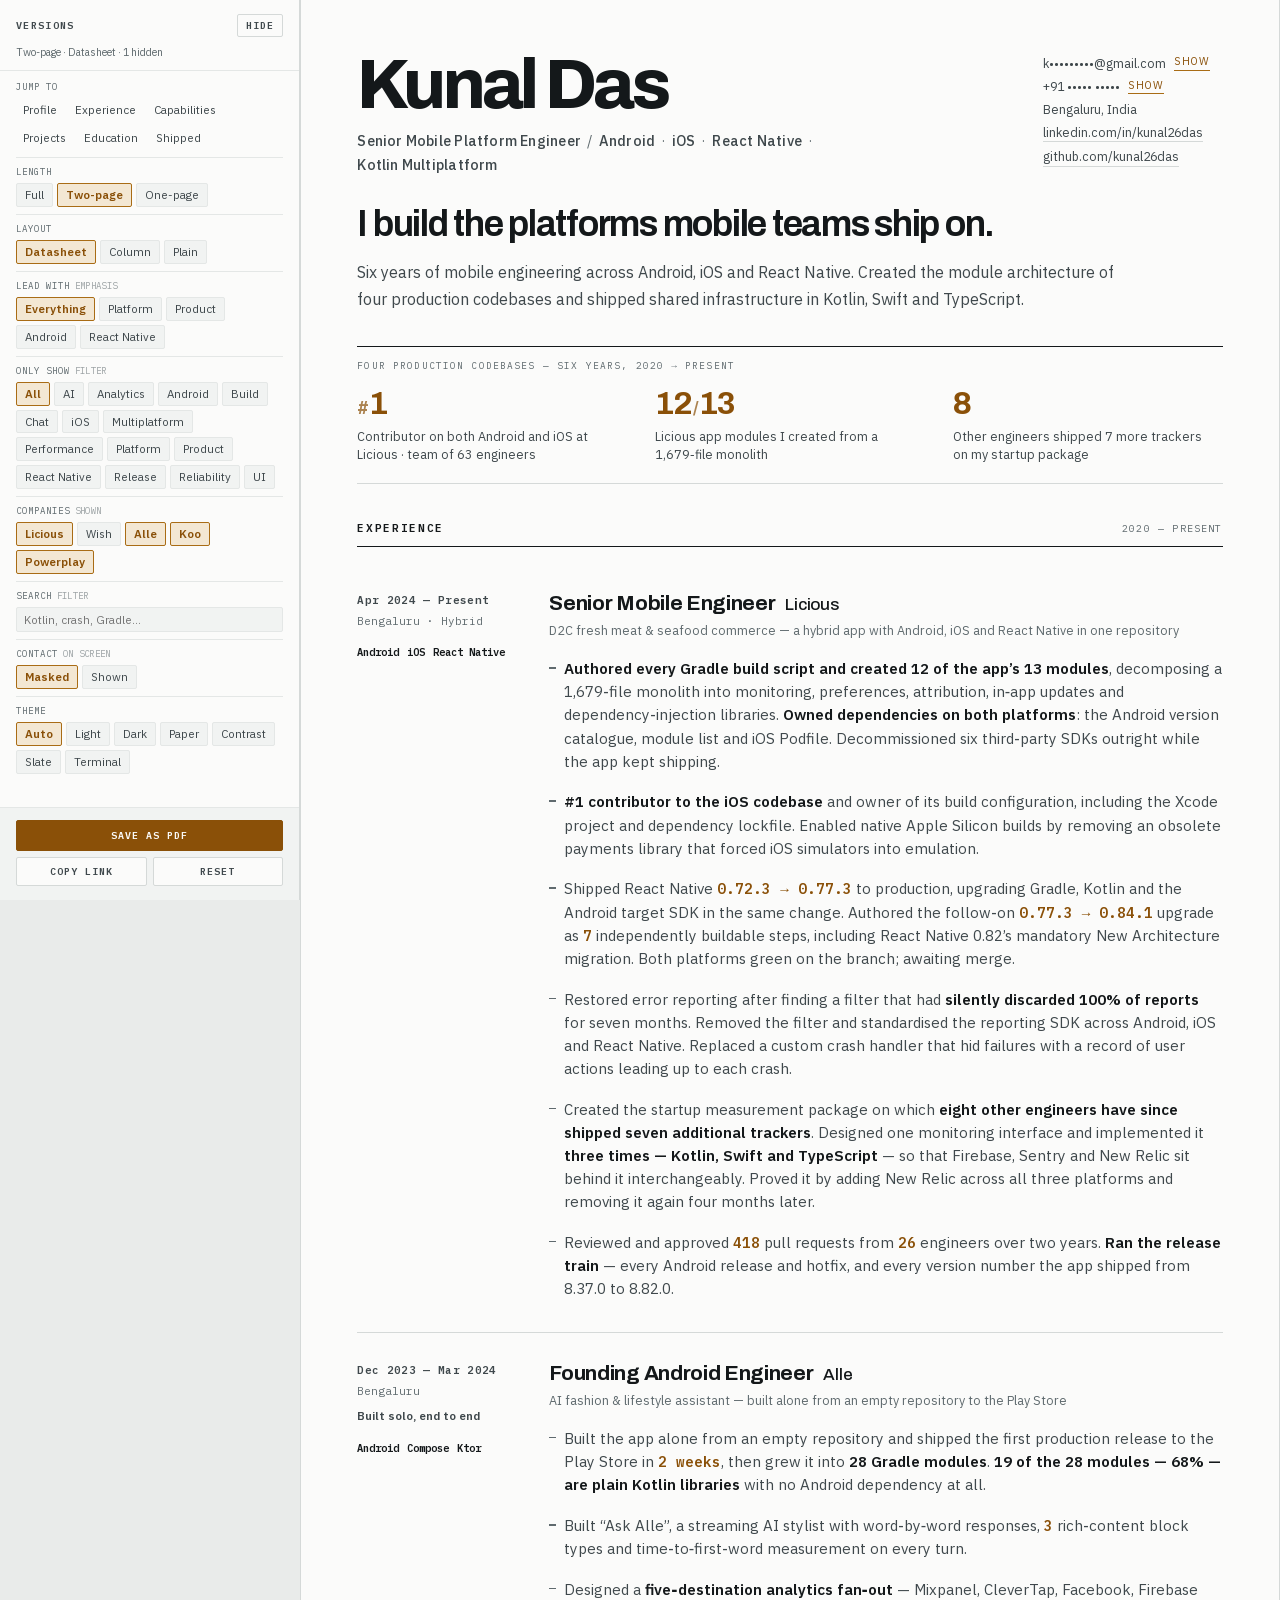
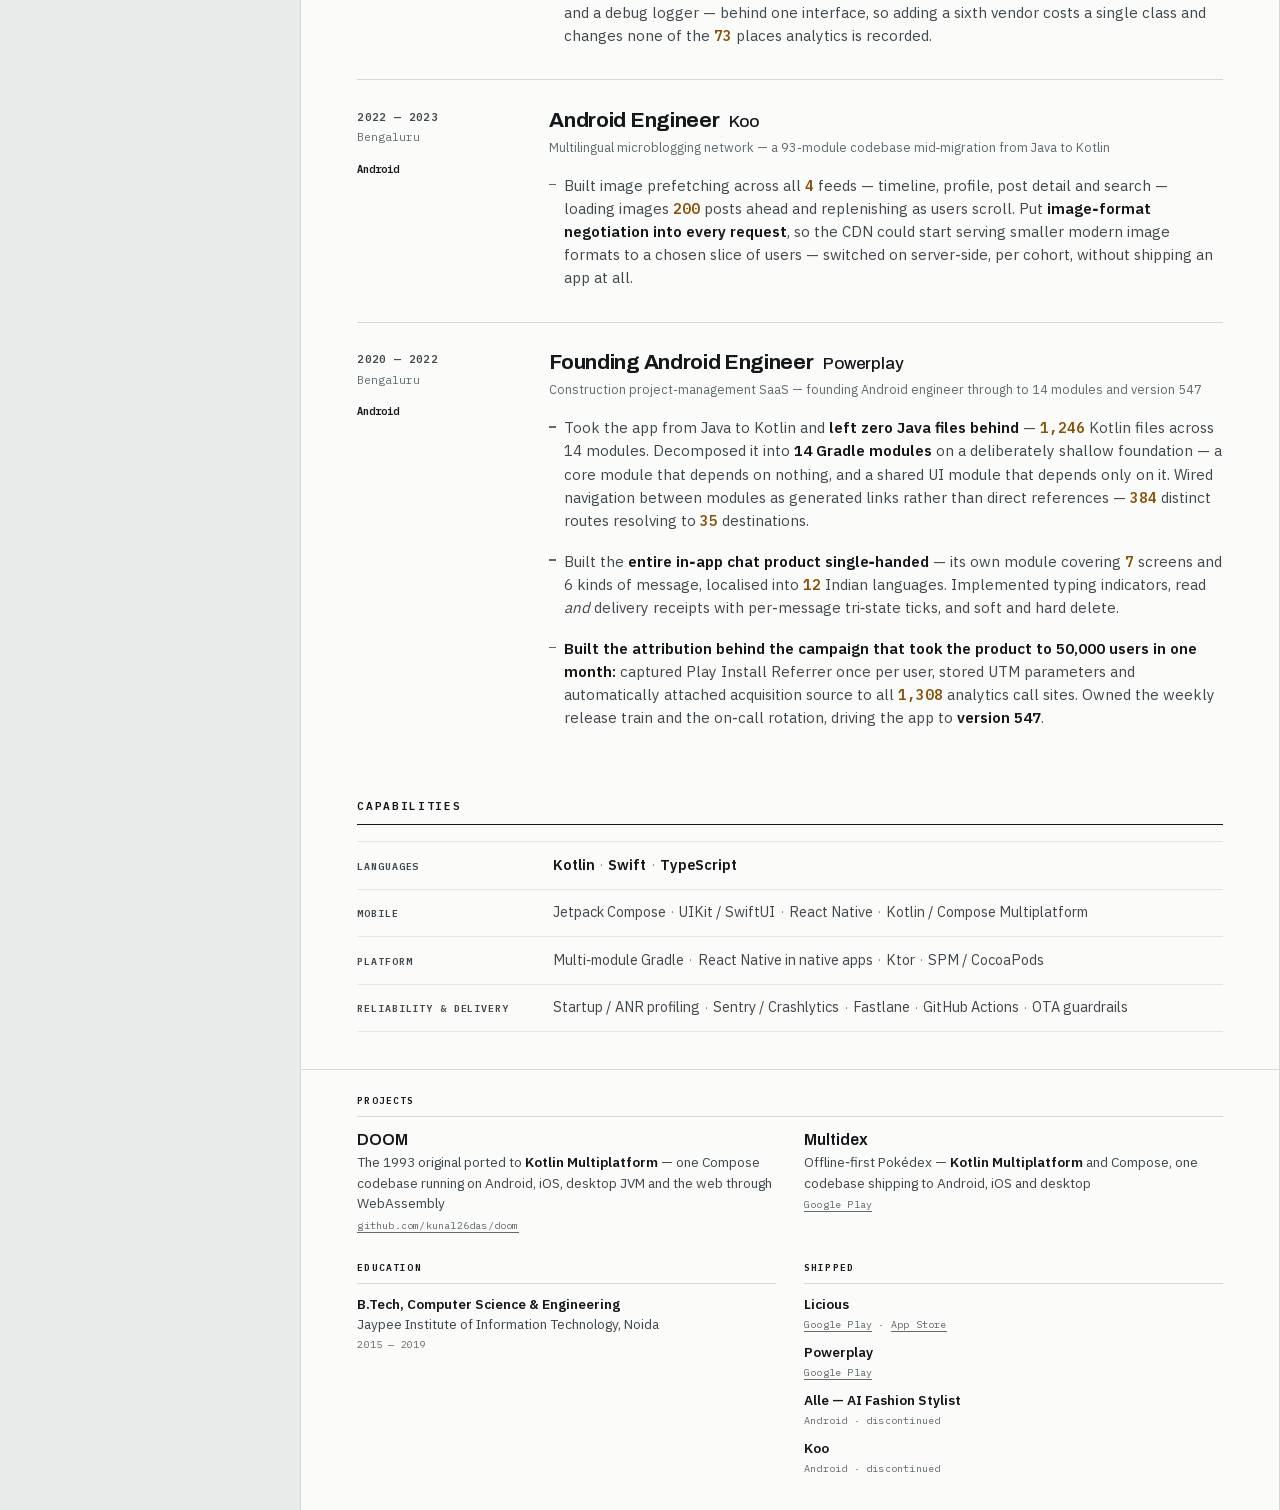
==== commit 3d31cce3: "Improve resume positioning, layout, and export reliability" ====
--- a/index.html
+++ b/index.html
@@ -1,5 +1,5 @@
 <!doctype html>
-<html lang="en" data-len="full" data-layout="datasheet" data-lead="">
+<html lang="en" data-len="short" data-layout="datasheet" data-lead="">
 <head>
 <meta charset="utf-8">
 <meta name="viewport" content="width=device-width, initial-scale=1">
@@ -598,6 +598,303 @@
   .v-side{width:min(300px,86vw);}
 }
 </style>
+<style data-layout="datasheet" media="not all">
+/* Editorial hierarchy, using the document's existing theme tokens. */
+.sheet .scale{display:none;}
+.sheet .masthead{
+  display:grid;
+  grid-template-columns:minmax(0,1fr) minmax(180px,max-content);
+  grid-template-areas:"name contact" "title contact";
+  column-gap:2.5rem;
+  align-items:start;
+  padding-top:3.1rem;
+  padding-bottom:1.8rem;
+}
+.sheet .name{
+  grid-area:name;
+  margin:0 0 .65rem;
+  font-size:clamp(3.2rem,6.5vw,4.4rem);
+  font-weight:750;
+  font-stretch:100%;
+  line-height:1;
+  letter-spacing:-.055em;
+}
+.sheet .title-line{
+  grid-area:title;
+  margin:0;
+  max-width:52ch;
+  font-family:var(--f-body);
+  font-size:.9rem;
+  font-weight:500;
+  letter-spacing:.015em;
+  text-transform:none;
+  line-height:1.5;
+  gap:.12em .4em;
+}
+.sheet .contact{
+  grid-area:contact;
+  display:flex;
+  flex-direction:column;
+  align-items:flex-start;
+  gap:.32rem;
+  padding-top:.25rem;
+  font-family:var(--f-body);
+  font-size:.78rem;
+  line-height:1.45;
+}
+.sheet .contact li{gap:0;overflow-wrap:anywhere;}
+.sheet .contact li::before{display:none;}
+.sheet .contact a{border-bottom-color:var(--rule);}
+.sheet .summary{padding-top:0;padding-bottom:1.4rem;}
+.sheet .summary p{
+  max-width:76ch;
+  font-size:1rem;
+  line-height:1.65;
+  margin-bottom:.75rem;
+}
+.sheet .summary p.positioning{
+  max-width:29ch;
+  margin:0 0 .85rem;
+  font-family:var(--f-display);
+  font-size:clamp(1.65rem,3.4vw,2.25rem);
+  font-weight:650;
+  font-stretch:100%;
+  line-height:1.15;
+  letter-spacing:-.035em;
+  color:var(--ink);
+  text-wrap:balance;
+}
+.sheet .band{
+  display:flex;
+  flex-wrap:wrap;
+  gap:0 1.75rem;
+  margin:0 var(--pad);
+  padding:0 0 .2rem;
+  border-top:1px solid var(--ink);
+  border-bottom:1px solid var(--rule);
+  background:none;
+}
+.sheet .band-cap{
+  flex:0 0 100%;
+  padding:.75rem 0 .55rem;
+  font-size:.59rem;
+  letter-spacing:.12em;
+}
+.sheet .band .metric{
+  flex:1 1 150px;
+  min-width:0;
+  padding:.25rem 0 1rem;
+  border:none;
+}
+.sheet .metric .v{
+  font-size:2rem;
+  font-weight:700;
+  font-stretch:100%;
+  line-height:1.05;
+}
+.sheet .metric .l{
+  max-width:32ch;
+  margin-top:.4rem;
+  font-family:var(--f-body);
+  font-size:.79rem;
+  letter-spacing:0;
+  line-height:1.45;
+  text-transform:none;
+  color:var(--ink-2);
+}
+.sheet .sec-head{
+  margin:2.3rem 0 1rem;
+  padding-bottom:.55rem;
+  border-bottom:1px solid var(--ink);
+}
+.sheet .sec-head h2{
+  font-family:var(--f-mono);
+  font-weight:600;
+  font-size:.7rem;
+  letter-spacing:.15em;
+}
+.sheet .hi{padding:0;border:none;background:none;}
+.sheet .hi h3{letter-spacing:.1em;}
+.sheet .hi ul{gap:.85rem;}
+.sheet .hi li{grid-template-columns:4.5ch minmax(0,1fr);gap:1rem;}
+.sheet .hi li .k{min-width:0;text-align:left;}
+.sheet .role{grid-template-columns:160px minmax(0,1fr);gap:0 2rem;}
+.sheet .role-head h3{font-weight:700;font-stretch:100%;}
+.sheet .role-head .org{font-weight:500;}
+.sheet .role-note{font-family:var(--f-body);font-size:.79rem;letter-spacing:0;}
+.sheet .stacks{gap:.5rem;}
+.sheet .stacks span,.sheet .stacks span.on{
+  padding:0;border:none;background:none;
+  font-size:.65rem;letter-spacing:0;text-transform:none;
+}
+.sheet .role-meta .tag{
+  padding:0;border:none;background:none;
+  font-family:var(--f-body);font-size:.72rem;letter-spacing:0;text-transform:none;
+}
+.sheet .group-head{letter-spacing:.1em;}
+.sheet .group-head::before{display:none;}
+.sheet .cap{grid-template-columns:175px minmax(0,1fr);gap:1.3rem;}
+.sheet .cap dt{letter-spacing:.09em;color:var(--ink-2);}
+.sheet .colophon{
+  grid-template-columns:minmax(0,1.45fr) repeat(2,minmax(0,1fr));
+  gap:1.75rem;
+  background:none;
+  margin-top:2.3rem;
+  padding-top:1.5rem;
+}
+.sheet .colophon h3{color:var(--ink);letter-spacing:.12em;}
+.sheet .colophon .projects .t{font-family:var(--f-display);font-size:1rem;}
+.sheet .colophon .projects li{line-height:1.5;}
+.sheet .colophon .projects .s{margin-top:.25rem;overflow-wrap:anywhere;}
+.sheet.compact:not(.solo) .colophon{grid-template-columns:repeat(2,minmax(0,1fr));}
+.sheet.compact:not(.solo) .colophon .projects{grid-column:1/-1;}
+.sheet.compact:not(.solo) .colophon .projects ul{
+  grid-template-columns:repeat(2,minmax(0,1fr));
+  column-gap:1.75rem;
+}
+.sheet.solo .colophon{grid-template-columns:minmax(0,1.5fr) minmax(0,1fr);}
+
+@media screen and (max-width:760px){
+  .sheet .masthead{
+    grid-template-columns:minmax(0,1fr);
+    grid-template-areas:"name" "title" "contact";
+    gap:0;
+    padding-top:2rem;
+    padding-bottom:1.7rem;
+  }
+  .sheet .name{font-size:clamp(2.8rem,10vw,4rem);}
+  .sheet .contact{margin-top:1rem;font-size:.82rem;gap:.3rem;}
+  .sheet .summary p.positioning{max-width:27ch;}
+  .sheet .band{gap:0 1.2rem;}
+  .sheet .band .metric{flex-basis:130px;}
+  .sheet .role{grid-template-columns:1fr;gap:0;}
+  .sheet .cap{grid-template-columns:1fr;gap:.2rem;}
+  .sheet .colophon,
+  .sheet.compact:not(.solo) .colophon,
+  .sheet.solo .colophon{grid-template-columns:1fr;}
+  .sheet.compact:not(.solo) .colophon .projects ul{grid-template-columns:1fr;}
+}
+
+@media print{
+  .sheet .masthead{
+    grid-template-columns:minmax(0,1fr) 148pt;
+    column-gap:22pt;
+    padding:0 0 13pt;
+  }
+  .sheet .name{font-size:36pt;margin-bottom:5pt;}
+  .sheet .title-line{font-size:8.2pt;line-height:1.4;max-width:50ch;}
+  .sheet .contact{font-size:8pt;gap:2pt;padding-top:1pt;line-height:1.3;}
+  .sheet .summary{padding-top:0;padding-bottom:8pt;}
+  .sheet .summary p{font-size:9.8pt;line-height:1.48;margin-bottom:6pt;max-width:none;}
+  .sheet .summary p.positioning{
+    font-size:20pt;line-height:1.15;max-width:35ch;margin-bottom:7pt;
+  }
+  .sheet .band{margin:0;padding:0;gap:0 18pt;}
+  .sheet .band-cap{font-size:6.7pt;padding:6pt 0 4pt;}
+  .sheet .band .metric{flex:1 1 100pt;padding:2pt 0 7pt;}
+  .sheet .metric .v{font-size:19pt;}
+  .sheet .metric .l{font-size:8pt;line-height:1.35;max-width:30ch;margin-top:3pt;}
+  .sheet .sec-head{margin:15pt 0 7pt;padding-bottom:4pt;}
+  .sheet .sec-head h2{font-size:8pt;}
+  .sheet .hi{padding:0;}
+  .sheet .hi h3{font-size:7pt;}
+  .sheet .hi ul{gap:6pt;}
+  .sheet .hi li{font-size:9.4pt;line-height:1.45;gap:10pt;}
+  .sheet .hi li .k{font-size:10pt;}
+  .sheet .role{display:block;padding:9pt 0 10pt;}
+  .sheet .role-meta{font-size:7.4pt;line-height:1.4;margin-bottom:4pt;}
+  .sheet .stacks span,.sheet .stacks span.on,.sheet .role-meta .tag{font-size:7pt;}
+  .sheet .role-head h3{font-size:12pt;}
+  .sheet .role-head .org{font-size:10.5pt;}
+  .sheet .role-note{font-size:8pt;margin-bottom:7pt;}
+  .sheet .group-head{font-size:7.3pt;line-height:1.35;margin-bottom:3pt;}
+  .sheet .bullets li{font-size:9.4pt;line-height:1.46;}
+  .sheet .cap{grid-template-columns:130pt minmax(0,1fr);gap:12pt;}
+  .sheet .cap dt{font-size:7.2pt;}
+  .sheet .cap dd{font-size:9pt;line-height:1.45;}
+  .sheet .colophon{
+    margin-top:13pt;padding:10pt 0 0;gap:14pt;
+    grid-template-columns:minmax(0,1.5fr) repeat(2,minmax(0,1fr));
+  }
+  .sheet .colophon h3{font-size:7pt;margin-bottom:5pt;padding-bottom:4pt;}
+  .sheet .colophon li{font-size:8.2pt;line-height:1.4;}
+  .sheet .colophon .s{font-size:7pt;line-height:1.35;letter-spacing:0;}
+  .sheet .colophon .projects .t{font-size:9pt;}
+
+  .sheet.compact .masthead{padding-bottom:9pt;}
+  .sheet.compact .name{font-size:32pt;margin-bottom:4pt;}
+  .sheet.compact .title-line{font-size:8pt;margin-bottom:0;}
+  .sheet.compact .contact{font-size:7.6pt;gap:1.5pt;}
+  .sheet.compact .summary{padding-top:0;padding-bottom:6pt;}
+  .sheet.compact .summary p{font-size:8.7pt;line-height:1.42;margin-bottom:4pt;}
+  .sheet.compact .summary p.positioning{font-size:15pt;line-height:1.15;margin-bottom:5pt;}
+  .sheet.compact .band-cap{font-size:6.5pt;padding:5pt 0 3pt;}
+  .sheet.compact .band .metric{padding:2pt 0 6pt;}
+  .sheet.compact .metric .v{font-size:16pt;}
+  .sheet.compact .metric .l{font-size:7.4pt;line-height:1.3;margin-top:2pt;}
+  .sheet.compact .sec-head{margin:9pt 0 5pt;padding-bottom:3pt;}
+  .sheet.compact .sec-head h2{font-size:7.6pt;}
+  .sheet.compact .role{padding:4pt 0 5pt;}
+  .sheet.compact .role-meta{font-size:6.8pt;margin-bottom:2.5pt;}
+  .sheet.compact .stacks span,.sheet.compact .stacks span.on,
+  .sheet.compact .role-meta .tag{font-size:6.5pt;}
+  .sheet.compact .role-head{gap:5pt;margin-bottom:2pt;}
+  .sheet.compact .role-head h3{font-size:10.5pt;}
+  .sheet.compact .role-head .org{font-size:9.5pt;}
+  .sheet.compact .role-note{font-size:7.5pt;line-height:1.35;margin-bottom:4pt;}
+  .sheet.compact .group{margin-bottom:5pt;}
+  .sheet.compact .group-head{font-size:6.8pt;line-height:1.3;margin-bottom:2pt;}
+  .sheet.compact .bullets{gap:2pt;}
+  .sheet.compact .bullets li{font-size:8.7pt;line-height:1.36;padding-left:10pt;}
+  .sheet.compact .cap{display:block;padding:2pt 0;}
+  .sheet.compact .cap dt{font-size:7pt;line-height:1.35;}
+  .sheet.compact .cap dd{font-size:8.5pt;line-height:1.38;}
+  .sheet.compact .colophon{margin-top:8pt;padding-top:6pt;row-gap:6pt;column-gap:16pt;}
+  .sheet.compact .colophon h3{font-size:6.8pt;margin-bottom:3pt;padding-bottom:3pt;}
+  .sheet.compact .colophon ul{gap:3pt;}
+  .sheet.compact .colophon li{font-size:7.8pt;line-height:1.35;}
+  .sheet.compact .colophon .s{font-size:6.7pt;}
+  .sheet.compact .colophon .projects ul{column-gap:16pt;}
+  .sheet.compact .colophon .projects .t{display:block;font-size:8.5pt;margin-bottom:2pt;}
+  .sheet.compact .colophon .projects .t::after{content:none;}
+  .sheet.compact .colophon .projects .s{display:block;margin-top:2pt;}
+
+  .sheet.solo .masthead{grid-template-columns:minmax(0,1fr) 142pt;padding-bottom:6pt;}
+  .sheet.solo .name{font-size:24pt;margin-bottom:3pt;}
+  .sheet.solo .title-line{font-size:7pt;line-height:1.3;}
+  .sheet.solo .contact{font-size:7pt;line-height:1.2;gap:1pt;}
+  .sheet.solo .summary{padding-top:0;padding-bottom:4pt;}
+  .sheet.solo .summary p{font-size:7.8pt;line-height:1.35;margin-bottom:3pt;}
+  .sheet.solo .summary p.positioning{font-size:12pt;line-height:1.15;margin-bottom:4pt;}
+  .sheet.solo .band-cap{font-size:6pt;padding:4pt 0 2pt;}
+  .sheet.solo .band .metric{padding:1pt 0 4pt;}
+  .sheet.solo .metric .v{font-size:13pt;}
+  .sheet.solo .metric .l{font-size:6.8pt;line-height:1.25;}
+  .sheet.solo .sec-head{margin:6pt 0 3pt;padding-bottom:2pt;}
+  .sheet.solo .sec-head h2{font-size:7pt;}
+  .sheet.solo .role{padding:3pt 0 4pt;}
+  .sheet.solo .role-meta{font-size:6.5pt;margin-bottom:2pt;}
+  .sheet.solo .stacks span,.sheet.solo .stacks span.on,
+  .sheet.solo .role-meta .tag{font-size:6pt;}
+  .sheet.solo .role-head h3{font-size:9pt;}
+  .sheet.solo .role-head .org{font-size:8.5pt;}
+  .sheet.solo .role-note{font-size:7pt;margin-bottom:3pt;}
+  .sheet.solo .group{margin-bottom:3pt;}
+  .sheet.solo .group-head{font-size:6.3pt;margin-bottom:1.5pt;}
+  .sheet.solo .bullets{gap:1.7pt;}
+  .sheet.solo .bullets li{font-size:7.8pt;line-height:1.34;padding-left:9pt;}
+  .sheet.solo .cap{padding:1.5pt 0;}
+  .sheet.solo .cap dt{font-size:6.5pt;}
+  .sheet.solo .cap dd{font-size:7.5pt;line-height:1.32;}
+  .sheet.solo .colophon{margin-top:6pt;padding-top:5pt;column-gap:16pt;}
+  .sheet.solo .colophon li{font-size:7.3pt;line-height:1.3;}
+  .sheet.solo .colophon .projects ul{gap:3pt;}
+  .sheet.solo .colophon .projects .t{display:inline;font-size:7.8pt;margin:0;}
+  .sheet.solo .colophon .projects .t::after{content:"\2002";}
+  .sheet.solo .colophon .projects .s{display:block;margin-top:2pt;}
+  .sheet.solo .colophon .s{font-size:6.3pt;}
+}
+</style>
 <style data-layout="column" media="not all">
 
 
@@ -742,22 +1039,18 @@
     </ul>
   </header>
 
-  <section class="band" data-td="3">
-    <p class="band-cap" data-t="0"><span class="n-roles">Five</span> production codebases &mdash; <span class="n-span">six years</span>, <span class="n-from">2020</span> &rarr; present</p>
-    <div class="metric" data-t="0" data-org="licious"><span class="v"><small>#</small>1</span><span class="l">Contributor on Android <em>and</em> on iOS <em>&middot;</em> Licious, team of 63</span></div>
-    <div class="metric" data-t="0"><span class="v">4</span><span class="l">Codebases whose module graph I created</span></div>
-    <div class="metric"><span class="v">20</span><span class="l">Gradle build scripts in the repo <em>&mdash;</em> every one of them mine</span></div>
-    <div class="metric" data-org="wish"><span class="v">8</span><span class="l">Kotlin Multiplatform modules built <em>&middot;</em> Wish</span></div>
-    <div class="metric" data-t="2" data-org="wish"><span class="v">2<small>&rarr;</small>1</span><span class="l">Platform repositories merged into one <em>&middot;</em> Wish</span></div>
-    <div class="metric"><span class="v">7<small> mo</small></span><span class="l">Of error reporting silently broken &mdash; found and fixed</span></div>
-    <div class="metric"><span class="v">26</span><span class="l">Engineers whose pull requests I review</span></div>
-    <div class="metric" data-t="2"><span class="v">5</span><span class="l">Apps shipped to the stores</span></div>
+  <section class="summary" data-td="3">
+    <p class="positioning" data-t="0">I build the platforms mobile teams ship on.</p>
+    <p data-t="0"><span class="n-years">Six</span> years of mobile engineering across Android, iOS and React&nbsp;Native. Created the module architecture of four production codebases and shipped shared infrastructure in Kotlin, Swift and TypeScript.</p>
+    <p>At <strong>Licious</strong>, I am the <strong>#1 contributor to both the Android and iOS codebases</strong> on a team of 63 engineers, having joined for Android. I have migrated a production codebase entirely from Java to Kotlin and independently built two companies&rsquo; chat products.<c data-org="wish"> On contract at <strong>Wish</strong>, I merged the Android and iOS repositories, built their shared <strong>Kotlin Multiplatform layer</strong> and shipped a Compose Multiplatform screen to both app stores.</c></p>
+    <p>Simplified production infrastructure by removing <strong>six third&#8209;party SDKs</strong> and a custom crash handler that concealed failures. Introduced and later removed an entire monitoring vendor through a shared interface, without changing product code.</p>
   </section>
 
-  <section class="summary" data-td="3">
-    <p data-t="0">Mobile engineer, <span class="n-years">six</span> years in, shipping production Kotlin, Swift and TypeScript into the same repository. I build the layer underneath mobile products &mdash; the Gradle build, the React&nbsp;Native runtime, cold&#8209;start instrumentation, the crash programme, the release train<c data-t="3"> &mdash; and I work across all three stacks because that layer does not respect platform boundaries</c>.</p>
-    <p data-t="1" data-join=" ">At <strong>Licious</strong>, India&rsquo;s largest D2C fresh&#8209;meat brand, I am the <strong>single largest contributor to both the Android and the iOS codebases</strong>, on a team of sixty&#8209;three engineers. I was not hired for iOS.<c data-t="3"> The pattern is older than this job: I have created the module graph of four production codebases, taken one of them off Java entirely, and built two companies&rsquo; chat products single&#8209;handed.</c><c data-org="wish"> On contract at <strong>Wish</strong> I merged the company&rsquo;s iOS and Android repositories into one and built the <strong>Kotlin Multiplatform layer between them</strong>, shipping a Compose Multiplatform surface to both app stores from a single source.</c></p>
-    <p>A good share of that is subtraction. <strong>Six third&#8209;party SDKs out of the shipping app</strong>, a homegrown crash handler that was quietly hiding crashes from reporting, an entire monitoring vendor added and taken out again without touching a line of product code. Fewer moving parts, and fewer places for the app to fail without anyone noticing.</p>
+  <section class="band">
+    <p class="band-cap"><span class="n-roles">Five</span> production codebases &mdash; <span class="n-span">six years</span>, <span class="n-from">2020</span> &rarr; present</p>
+    <div class="metric" data-org="licious"><span class="v"><small>#</small>1</span><span class="l">Contributor on both Android and iOS at Licious &middot; team of 63 engineers</span></div>
+    <div class="metric" data-org="licious"><span class="v">12<small>/</small>13</span><span class="l">Licious app modules I created from a 1,679&#8209;file monolith</span></div>
+    <div class="metric" data-org="licious"><span class="v">8</span><span class="l">Other engineers shipped 7 more trackers on my startup package</span></div>
   </section>
 
   <section data-t="3">
@@ -765,14 +1058,14 @@
     <div class="hi">
       <h3>The <span class="n-hi">eight</span> I would lead with</h3>
       <ul>
-        <li><span class="k">8&rarr;7</span><span>The only engineer in the Licious repository&rsquo;s history to have raised React&nbsp;Native&rsquo;s version. Eight bumps <strong>0.72.3 &rarr; 0.77.3</strong> shipped to production; a further seven, <strong>0.77.3 &rarr; 0.84.1</strong> including the mandatory <strong>New&nbsp;Architecture cutover</strong>, green on both platforms and awaiting merge.</span></li>
-        <li data-org="wish"><span class="k">2&rarr;1</span><span>Repositories merged into one at <strong>Wish</strong>, then an 8&#8209;module <strong>Kotlin Multiplatform</strong> layer built between them and a <strong>Compose Multiplatform</strong> screen shipped to both stores from one source.</span></li>
-        <li data-org="alle"><span class="k">68%</span><span>Of the 28 Gradle modules in <strong>Alle</strong> are framework&#8209;free JVM libraries with no Android dependency &mdash; the layering enforced by the build graph, not by convention.</span></li>
-        <li><span class="k">3&times;</span><span>Implementations of a single 15&#8209;method observability contract &mdash; Kotlin, Swift, TypeScript &mdash; behind which an entire APM vendor was added and later removed without touching product code.</span></li>
-        <li><span class="k">7 mo</span><span>How long the app had been discarding <strong>100% of its error reports</strong> before they were sent, because of a filter nobody knew was there. I found it and removed it.</span></li>
-        <li data-org="powerplay"><span class="k">0</span><span>Java files left in the <strong>Powerplay</strong> codebase after I migrated it &mdash; <span class="n">1,246</span> Kotlin files across 14 modules.</span></li>
-        <li><span class="k">5</span><span>Release rules encoded as executable policy in the <strong>RevoPush Release Console</strong>, built solo &mdash; login gate, version match, one base release per version, base&#8209;before&#8209;OTA, single&#8209;operation lock.</span></li>
-        <li><span class="k">8</span><span>Other engineers now shipping on the cold&#8209;start measurement package I created at <strong>Licious</strong>, with <span class="n">7</span> further trackers built on it since.</span></li>
+        <li data-tag="rn build platform"><span class="k">8&rarr;7</span><span>React&nbsp;Native upgrades at <strong>Licious</strong>: eight bumps from <strong>0.72.3 &rarr; 0.77.3</strong> shipped to production. A further seven, <strong>0.77.3 &rarr; 0.84.1</strong>, including the mandatory <strong>New&nbsp;Architecture cutover</strong>, are green on the branch on both platforms and awaiting merge.</span></li>
+        <li data-tag="kmp build ui platform" data-org="wish"><span class="k">2&rarr;1</span><span>Repositories merged into one at <strong>Wish</strong>, then an 8&#8209;module <strong>Kotlin Multiplatform</strong> layer built between them and a <strong>Compose Multiplatform</strong> screen shipped to both stores from one source.</span></li>
+        <li data-tag="android build platform" data-org="alle"><span class="k">68%</span><span>Of the 28 Gradle modules in <strong>Alle</strong> are framework&#8209;free JVM libraries with no Android dependency &mdash; the layering enforced by the build graph, not by convention.</span></li>
+        <li data-tag="platform reliability android ios rn"><span class="k">3&times;</span><span>Implementations of a single 15&#8209;method observability contract &mdash; Kotlin, Swift, TypeScript &mdash; behind which an entire APM vendor was added and later removed without touching product code.</span></li>
+        <li data-tag="reliability"><span class="k">7 mo</span><span>Restored error reporting after finding and removing a filter that had silently discarded <strong>100% of reports</strong> for seven months.</span></li>
+        <li data-tag="android build platform" data-org="powerplay"><span class="k">0</span><span>Java files left in the <strong>Powerplay</strong> codebase after I migrated it &mdash; <span class="n">1,246</span> Kotlin files across 14 modules.</span></li>
+        <li data-tag="rn release platform"><span class="k">5</span><span>Release rules encoded as executable policy in the <strong>RevoPush Release Console</strong>, built solo &mdash; login gate, version match, one base release per version, base&#8209;before&#8209;OTA, single&#8209;operation lock.</span></li>
+        <li data-tag="perf platform"><span class="k">8</span><span>Other engineers now shipping on the cold&#8209;start measurement package I created at <strong>Licious</strong>, with <span class="n">7</span> further trackers built on it since.</span></li>
       </ul>
     </div>
   </section>
@@ -790,20 +1083,33 @@
         <p class="role-note">D2C fresh meat &amp; seafood commerce &mdash; a hybrid app with Android, iOS and React&nbsp;Native in one repository</p>
 
         <div class="group">
+          <h4 class="group-head" data-t="3">Build Systems &amp; Architecture</h4>
+          <ul class="bullets" data-td="3">
+            <li data-tag="build android" data-t="0"><strong>Authored every Gradle build script and created 12 of the app&rsquo;s 13 modules</strong>, decomposing a 1,679&#8209;file monolith into monitoring, preferences, attribution, in&#8209;app updates and dependency&#8209;injection libraries<c data-t="3">, each paired with a plain&#8209;Kotlin core with no Android dependency</c>.</li>
+            <li data-lead="platform" data-tag="platform build">Replaced a <span class="n">452</span>&#8209;line Groovy build file with a <span class="n">128</span>&#8209;line Kotlin one, so 13 modules across 6 build variants are configured from a single place, and <span class="n">194</span> hand&#8209;maintained settings became one definition the compiler checks &mdash; a wrong environment value is now a build failure rather than a bug found in production.</li>
+            <li data-tag="build" data-t="1" data-join=" "><strong>Owned dependencies on both platforms</strong>: the Android version catalogue, module list and iOS Podfile.</li>
+            <li data-lead="android" data-tag="build android">Landed the Android Gradle Plugin 7&rarr;8 migration as one reviewed change, moving Gradle, Kotlin, Java and the annotation processor at the same time &mdash; absorbing every breaking change by hand across 1,253 Kotlin and 426 Java files, on a branch kept current through four months of everyone else&rsquo;s work.</li>
+            <li data-tag="build android">Deleted the entire local&#8209;database layer &mdash; a hand&#8209;written store and two Room databases across 71 files &mdash; after finding nothing in it needed to survive a restart. Kept the interfaces in place so every place that used it carried on compiling unchanged.</li>
+            <li data-tag="build">Cleared out what the build was still carrying and paying for: three dead build flavours, a Tag Manager container set, already&#8209;broken tests and a checked&#8209;in IDE workspace. Every reference traced before removal &mdash; one purge touched <span class="n">217</span> files without adding a single line.</li>
+            <li data-lead="platform" data-tag="platform build" data-t="2" data-join=" ">Decommissioned six third&#8209;party SDKs outright<c data-t="3"> &mdash; CleverTap alone carried an entire dead notification centre behind it &mdash;</c> while the app kept shipping.</li>
+            <li data-tag="build release">Collapsed three hand&#8209;maintained version declarations across npm, Gradle and Xcode into a single source of truth, propagated automatically into every target and build configuration.</li>
+          </ul>
+        </div>
+        <div class="group">
           <h4 class="group-head" data-t="3">iOS &mdash; hired for Android, now its top contributor</h4>
           <ul class="bullets" data-td="3">
-            <li data-tag="ios" data-t="0"><strong>#1 contributor to the iOS codebase</strong>, and the owner of its build configuration &mdash; the Xcode project and the dependency lockfile are both mine to maintain.</li>
+            <li data-tag="ios" data-t="0"><strong>#1 contributor to the iOS codebase</strong> and owner of its build configuration, including the Xcode project and dependency lockfile.</li>
             <li data-lead="ios" data-tag="ios">Rewrote how the iOS app starts. The launch screen had been a fake image drawn on top of the tab bar; it is now a real first screen the app boots into, which removed a class of bugs where the app was interactive before it looked ready.</li>
             <li data-tag="ios android">Brought two Android systems across to iOS: the startup framework, rebuilt in Swift so that everything the app initialises on launch declares what it depends on and runs in parallel where it can, and the monitoring module, which now records which screen the user was on when a crash happened.</li>
-            <li data-lead="ios" data-tag="ios build" data-t="1" data-join=" ">Got the iOS build running natively on Apple Silicon by removing an obsolete payments library that had been forcing every engineer&rsquo;s simulator into emulation.<c data-t="3"> Also carried Facebook&rsquo;s SDK across four major versions and moved Firebase onto Swift Package Manager.</c></li>
+            <li data-lead="ios" data-tag="ios build" data-t="1" data-join=" ">Enabled native Apple Silicon builds by removing an obsolete payments library that forced iOS simulators into emulation.<c data-t="3"> Also carried Facebook&rsquo;s SDK across four major versions and moved Firebase onto Swift Package Manager.</c></li>
             <li data-tag="ios product">Fixed marketing links on iOS, where five kinds of campaign link opened the app but dropped the user on the home screen instead of the page they had tapped. Routed all <span class="n">7</span> ways the app can be opened through a single path, bringing iOS level with Android.</li>
           </ul>
         </div>
         <div class="group">
           <h4 class="group-head" data-t="3">React Native Platform</h4>
           <ul class="bullets" data-td="3">
-            <li data-tag="rn build" data-t="0"><c data-only="short">The only engineer in the repository&rsquo;s history to have raised React&nbsp;Native&rsquo;s version. </c>Shipped the <span class="n">0.72.3 &rarr; 0.77.3</span> upgrade to production, carrying the whole Android toolchain &mdash; Gradle, Kotlin and the target SDK &mdash; forward inside the same change.</li>
-            <li data-lead="rn" data-tag="rn build" data-t="1" data-join=" ">Authored the follow&#8209;on <span class="n">0.77.3 &rarr; 0.84.1</span> ladder as <span class="n">7</span> independently buildable hops, one per minor<c data-t="3">, each with a written analysis of what broke and why</c> &mdash; including React&nbsp;Native 0.82&rsquo;s mandatory New Architecture migration<c data-t="3">, which no published guide covers for an app like ours, where native code owns the screens and React&nbsp;Native is embedded inside it</c>. Both platforms green on the branch.</li>
+            <li data-tag="rn build" data-t="0">Shipped React&nbsp;Native <span class="n">0.72.3 &rarr; 0.77.3</span> to production, upgrading Gradle, Kotlin and the Android target SDK in the same change.</li>
+            <li data-lead="rn" data-tag="rn build" data-t="1" data-join=" ">Authored the follow&#8209;on <span class="n">0.77.3 &rarr; 0.84.1</span> upgrade as <span class="n">7</span> independently buildable steps<c data-t="3">, each with a written analysis of breaking changes</c>, including React&nbsp;Native 0.82&rsquo;s mandatory New Architecture migration<c data-t="3"> for a hybrid app where native code owns the screens and embeds React&nbsp;Native</c>. Both platforms green on the branch; awaiting merge.</li>
             <li data-lead="platform" data-tag="platform rn build">Found why the JavaScript bundle broke on both platforms after a routine upgrade: a config file had been overwriting the bundler&rsquo;s defaults instead of adding to them, silently dropping <span class="n">17</span> of them. Harmless for two years, fatal the moment the bundler changed how it resolves packages. One&#8209;line fix, with the two obvious alternatives written up and rejected in the commit.</li>
             <li data-lead="rn" data-tag="rn">Built the hosting layer the entire hybrid app runs on &mdash; the code that lets <span class="n">21</span> React&nbsp;Native screens open from native Android and iOS, receive the data they need, and report back what the user did.</li>
             <li data-tag="rn">Replaced the loosely typed hand&#8209;off between native code and React&nbsp;Native with a checked one, so a misspelled key is now a build error instead of a blank screen. The same <span class="n">200</span>&#8209;function contract, written in Kotlin, Swift and TypeScript, covering 36 areas of app state.</li>
@@ -814,8 +1120,8 @@
           <h4 class="group-head" data-t="3">Reliability</h4>
           <ul class="bullets" data-td="3">
             <li data-tag="reliability">Ran the crash and app&#8209;freeze programme across all three stacks, over <span class="n">16</span> releases.</li>
-            <li data-tag="reliability" data-t="0">Found that the app had been reporting almost no errors for seven months &mdash; not because there were none, but because a filter in the reporting setup was <strong>silently discarding 100% of them</strong> before they were sent. Removed it, and put all three platforms on one version of the tool.</li>
-            <li data-tag="reliability" data-t="1" data-join=" ">Deleted the app&rsquo;s homegrown crash handler, which caught crashes, quietly restarted the app and hid them from crash reporting, and replaced it with a trail of what the user was doing before the crash.</li>
+            <li data-tag="reliability" data-t="0">Restored error reporting after finding a filter that had <strong>silently discarded 100% of reports</strong> for seven months. Removed the filter and standardised the reporting SDK across Android, iOS and React&nbsp;Native.</li>
+            <li data-tag="reliability" data-t="1" data-join=" ">Replaced a custom crash handler that hid failures with a record of user actions leading up to each crash.</li>
             <li data-tag="reliability android ios">Fixed a startup hang where the splash screen and the JavaScript runtime could both try to hand off to each other at once, leaving the user stuck. Shipped in Kotlin and Swift the same day, and unchanged six months later.</li>
             <li data-tag="reliability">Closed a family of <span class="n">6</span> related crashes at the cause rather than the symptom, and removed a freeze caused by address lookups blocking the main thread &mdash; by replacing the API in all twelve places it was used, rather than patching each caller.</li>
             <li data-tag="reliability">Removed generated startup code that retried ten times on the main thread and wrote user IDs, internal URLs and full experiment data into the device log on every launch.</li>
@@ -824,25 +1130,12 @@
         <div class="group">
           <h4 class="group-head" data-t="3">Performance &amp; Observability</h4>
           <ul class="bullets" data-td="3">
-            <li data-lead="platform" data-tag="platform perf" data-t="2"><strong>Eight other engineers have since shipped seven more trackers on the package I created</strong> &mdash; the measurement layer outlived the measurement.</li>
+            <li data-lead="platform" data-tag="platform perf" data-t="2">Created the startup measurement package on which <strong>eight other engineers have since shipped seven additional trackers</strong>.</li>
             <li data-lead="platform" data-tag="platform perf" data-t="2" data-join=" ">Designed one monitoring interface and implemented it <strong>three times &mdash; Kotlin, Swift and TypeScript</strong> &mdash; so that Firebase, Sentry and New&nbsp;Relic sit behind it interchangeably. Proved it by adding New&nbsp;Relic across all three platforms and removing it again four months later<c data-t="3">: the removal touched the monitoring module and nothing else</c>.</li>
             <li data-tag="perf">Built the company&rsquo;s startup&#8209;time measurement platform: <span class="n">5</span> checkpoints from tap to usable screen<c data-t="3">, recorded on two parallel timelines so React&nbsp;Native and native screens could be compared like for like</c>. Written for all three platforms in one change.</li>
             <li data-tag="perf android">Shortened the Android startup path: took the launch animation off it entirely, rebuilt the splash screen and its data layer at less than half their former size, and replaced a hard&#8209;coded minimum splash delay with a value the team can tune remotely.</li>
             <li data-tag="perf android">Killed homepage scroll stutter by deleting 12 per&#8209;widget configuration classes and four pieces of work that ran on the main thread on every scroll, then reusing view instances across <span class="n">111</span> layouts.</li>
             <li data-tag="perf">Instrumented all <span class="n">18</span> homepage widget types individually for render time, and wrote six of the seven things the app initialises at startup &mdash; each reporting its own timing at no cost to the code that calls it.</li>
-          </ul>
-        </div>
-        <div class="group">
-          <h4 class="group-head" data-t="3">Build Systems &amp; Architecture</h4>
-          <ul class="bullets" data-td="3">
-            <li data-tag="build android" data-t="0"><strong>I wrote every Gradle build script in the repository, and created 12 of the 13 modules in the shipped app</strong> &mdash; breaking a 1,679&#8209;file monolith into separate libraries for monitoring, preferences, attribution, in&#8209;app updates and dependency injection<c data-t="3">, each paired with a plain&#8209;Kotlin core that has no Android dependency at all</c>.</li>
-            <li data-lead="platform" data-tag="platform build"><strong>The build layer every other engineer now works against is mine.</strong> Replaced a <span class="n">452</span>&#8209;line Groovy build file with a <span class="n">128</span>&#8209;line Kotlin one, so 13 modules across 6 build variants are configured from a single place, and <span class="n">194</span> hand&#8209;maintained settings became one definition the compiler checks &mdash; a wrong environment value is now a build failure rather than a bug found in production.</li>
-            <li data-tag="build" data-t="1" data-join=" "><strong>Sole owner of the dependency surface on both platforms</strong> &mdash; the Android version catalogue, the module list and the iOS Podfile all change through me.</li>
-            <li data-lead="android" data-tag="build android">Landed the Android Gradle Plugin 7&rarr;8 migration as one reviewed change, moving Gradle, Kotlin, Java and the annotation processor at the same time &mdash; absorbing every breaking change by hand across 1,253 Kotlin and 426 Java files, on a branch kept current through four months of everyone else&rsquo;s work.</li>
-            <li data-tag="build android">Deleted the entire local&#8209;database layer &mdash; a hand&#8209;written store and two Room databases across 71 files &mdash; after finding nothing in it needed to survive a restart. Kept the interfaces in place so every place that used it carried on compiling unchanged.</li>
-            <li data-tag="build">Cleared out what the build was still carrying and paying for: three dead build flavours, a Tag Manager container set, already&#8209;broken tests and a checked&#8209;in IDE workspace. Every reference traced before removal &mdash; one purge touched <span class="n">217</span> files without adding a single line.</li>
-            <li data-lead="platform" data-tag="platform build" data-t="2" data-join=" ">Decommissioned six third&#8209;party SDKs outright<c data-t="3"> &mdash; CleverTap alone carried an entire dead notification centre behind it &mdash;</c> while the app kept shipping.</li>
-            <li data-tag="build release">Collapsed three hand&#8209;maintained version declarations across npm, Gradle and Xcode into a single source of truth, propagated automatically into every target and build configuration.</li>
           </ul>
         </div>
         <div class="group">
@@ -933,7 +1226,7 @@
         <div class="group">
           <h4 class="group-head" data-t="3">The AI Stylist</h4>
           <ul class="bullets" data-td="3">
-            <li data-tag="ai product" data-t="1">Built &ldquo;Ask Alle&rdquo;, the product&rsquo;s reason to exist: a streaming AI stylist that renders the answer word by word as it arrives, assembles it into <span class="n">3</span> kinds of rich content block<c data-t="3">, falls back safely if a partial update is malformed</c>, and measures time&#8209;to&#8209;first&#8209;word on every single turn.</li>
+            <li data-tag="ai product" data-t="1">Built &ldquo;Ask Alle&rdquo;, a streaming AI stylist with word&#8209;by&#8209;word responses, <span class="n">3</span> rich&#8209;content block types and time&#8209;to&#8209;first&#8209;word measurement on every turn<c data-t="3">, with safe fallback for malformed partial updates</c>.</li>
             <li data-tag="ai reliability">Made a dropped connection recoverable rather than fatal: any answer cut off mid&#8209;stream is marked as incomplete rather than left hanging, and can be regenerated from where it started &mdash; so a lift ride does not cost the user their answer.</li>
             <li data-tag="ai product ui">Shipped everything around it &mdash; thread history with server&#8209;grouped sections and last&#8209;thread resume, image attachment behind a one&#8209;time privacy acknowledgement, binary feedback that escalates into a server&#8209;defined form, and a paged, tabbed drill&#8209;down from an inline ideas strip into full browse.</li>
           </ul>
@@ -974,7 +1267,7 @@
         <div class="group">
           <h4 class="group-head" data-t="3">Feed Media Performance</h4>
           <ul class="bullets" data-td="3">
-            <li data-lead="product" data-tag="product perf" data-t="2">Built the timeline&rsquo;s image prefetcher, which loads images <span class="n">200</span> posts ahead of where the reader is and tops itself up as they scroll<c data-t="3">, requesting each image at the exact size it will be displayed across <span class="n">5</span> media types</c> &mdash; wired into all <span class="n">4</span> feeds: timeline, profile, post detail and search.</li>
+            <li data-tag="product perf" data-t="0">Built image prefetching across all <span class="n">4</span> feeds &mdash; timeline, profile, post detail and search &mdash; loading images <span class="n">200</span> posts ahead and replenishing as users scroll<c data-t="3">, with exact display&#8209;size requests across <span class="n">5</span> media types</c>.</li>
             <li data-tag="perf">Tuned the image caching a media&#8209;heavy timeline actually needs: a <span class="n">50&nbsp;MB</span> memory cache that automatically drops to lower&#8209;quality images on devices running short of memory, a <span class="n">100&nbsp;MB</span> disk cache on a modern HTTP stack, and CDN cache headers honoured rather than ignored.</li>
             <li data-tag="perf" data-t="2" data-join=" ">Put <strong>image&#8209;format negotiation into every request</strong>, so the CDN could start serving smaller modern image formats to a chosen slice of users &mdash; switched on server&#8209;side, per cohort, without shipping an app at all.</li>
           </ul>
@@ -1022,7 +1315,7 @@
           <h4 class="group-head" data-t="3">In&#8209;app Chat, Built Alone</h4>
           <ul class="bullets" data-td="3">
             <li data-tag="chat product" data-t="0">Built the <strong>entire in&#8209;app chat product single&#8209;handed</strong> &mdash; its own module covering <span class="n">7</span> screens and 6 kinds of message, localised into <span class="n">12</span> Indian languages.</li>
-            <li data-tag="chat product" data-t="1" data-join=" ">Delivered the depth people silently expect from WhatsApp: typing indicators, read <em>and</em> delivery receipts with per&#8209;message tri&#8209;state ticks<c data-t="3">, a read/unread/not&#8209;yet&#8209;installed message&#8209;info screen, @mentions paged over Sendbird&rsquo;s member&#8209;search endpoint, swipe&#8209;to&#8209;reply, multi&#8209;channel forwarding</c>, and soft and hard delete.</li>
+            <li data-tag="chat product" data-t="1" data-join=" ">Implemented typing indicators, read <em>and</em> delivery receipts with per&#8209;message tri&#8209;state ticks<c data-t="3">, a read/unread/not&#8209;yet&#8209;installed message&#8209;info screen, @mentions paged over Sendbird&rsquo;s member&#8209;search endpoint, swipe&#8209;to&#8209;reply, multi&#8209;channel forwarding</c>, and soft and hard delete.</li>
             <li data-tag="chat reliability">Made it survive bad networks and the app being killed in the background: nothing loads against a dead connection, delivery receipts are sent reliably whether the app is open or not, and push notifications route correctly from all three systems that could send them.</li>
             <li data-tag="chat product">Modelled <span class="n">5</span> construction&#8209;specific message types &mdash; task, material request, progress report, image and system &mdash; as structured messages, so a site update arrives as something the app can render and act on rather than a paragraph of text.</li>
           </ul>
@@ -1032,7 +1325,7 @@
           <h4 class="group-head" data-t="3">Growth, Onboarding &amp; Experiments</h4>
           <ul class="bullets" data-td="3">
             <li data-tag="product analytics">Built the onboarding flow end to end and rebuilt it as the product learned: a questionnaire whose length and validation the backend controls, and a submit path that reports success to all four analytics vendors, replays whatever events the server names, and refreshes configuration so a new user lands in the right experiment immediately.</li>
-            <li data-tag="product analytics" data-t="0"><strong>Built the attribution behind the campaign that took the product to 50,000 users in one month:</strong> Play Install Referrer captured exactly once per user, UTM parameters decoded into their own store, and the acquisition source then attached automatically to all <span class="n">1,308</span> places the app records an event.<c data-t="3"> Outbound, UTM&#8209;tagged dynamic links carry the same parameters back through the Play Store install, closing the loop.</c></li>
+            <li data-tag="product analytics" data-t="0"><strong>Built the attribution behind the campaign that took the product to 50,000 users in one month:</strong> captured Play Install Referrer once per user, stored UTM parameters and automatically attached acquisition source to all <span class="n">1,308</span> analytics call sites.<c data-t="3"> Outbound, UTM&#8209;tagged dynamic links carry the same parameters back through the Play Store install, closing the loop.</c></li>
             <li data-lead="product" data-tag="product analytics">Ran experimentation as a platform, not a habit: <span class="n">61</span> feature flags across five product teams, with a global hold&#8209;out group and automatic exposure tracking so every experiment is analysable without extra work &mdash; and a registry of 45 experiments, 14 live and 31 retired with written reasoning.</li>
             <li data-tag="release" data-t="1" data-join=" ">Owned the weekly release train and the on&#8209;call rotation, driving the app to <strong>version 547</strong><c data-t="3"> against a pipeline that built every pull request and posted an installable build straight into the team&rsquo;s Slack channel on merge</c>.</li>
           </ul>
@@ -1044,39 +1337,58 @@
   <section>
     <div class="sec-head"><h2>Capabilities</h2></div>
     <dl class="caps">
-      <div class="cap">
+      <c data-only="short one">
+        <div class="cap">
+          <dt>Languages</dt>
+          <dd><b>Kotlin</b><i>&middot;</i><b>Swift</b><i>&middot;</i><b>TypeScript</b></dd>
+        </div>
+        <div class="cap">
+          <dt>Mobile</dt>
+          <dd>Jetpack Compose<i>&middot;</i>UIKit / SwiftUI<i>&middot;</i>React Native<i>&middot;</i>Kotlin / Compose Multiplatform</dd>
+        </div>
+        <div class="cap">
+          <dt>Platform</dt>
+          <dd>Multi&#8209;module Gradle<i>&middot;</i>React Native in native apps<i>&middot;</i>Ktor<i>&middot;</i>SPM / CocoaPods</dd>
+        </div>
+        <div class="cap">
+          <dt>Reliability &amp; Delivery</dt>
+          <dd>Startup / ANR profiling<i>&middot;</i>Sentry / Crashlytics<i>&middot;</i>Fastlane<i>&middot;</i>GitHub Actions<i>&middot;</i>OTA guardrails</dd>
+        </div>
+      </c>
+
+      <div class="cap" data-t="3">
         <dt>Languages</dt>
         <dd><b>Kotlin</b><i>&middot;</i><b>Swift</b><i>&middot;</i><b>TypeScript</b> &mdash; production<i>&middot;</i>Java<i>&middot;</i>Objective-C<i>&middot;</i>Groovy / Gradle&nbsp;KTS &mdash; read, maintain, migrate off</dd>
       </div>
-      <div class="cap">
+      <div class="cap" data-t="3">
         <dt>Android</dt>
-        <dd>Jetpack Compose<i>&middot;</i>Coroutines &amp; Flow<i>&middot;</i>Hilt<i>&middot;</i>Dagger multibinding<i>&middot;</i>Koin<i>&middot;</i>Room<i>&middot;</i>DataStore<i>&middot;</i>WorkManager<i>&middot;</i>Paging&nbsp;3<i>&middot;</i>Navigation<i>&middot;</i>App&nbsp;Startup<i>&middot;</i>Data Binding<i>&middot;</i>Media3 &amp; ExoPlayer<i>&middot;</i>CameraX<i>&middot;</i>Coil / Glide<i>&middot;</i>R8<i>&middot;</i>Baseline&nbsp;Profiles<i>&middot;</i>NDK &amp; 16&nbsp;KB page alignment</dd>
+        <dd>Jetpack Compose<i>&middot;</i>Coroutines &amp; Flow<i>&middot;</i>Hilt<c data-t="1"><i>&middot;</i>Dagger multibinding<i>&middot;</i>Koin</c><i>&middot;</i>Room<i>&middot;</i>DataStore<i>&middot;</i>WorkManager<c data-t="1"><i>&middot;</i>Paging&nbsp;3<i>&middot;</i>Navigation<i>&middot;</i>App&nbsp;Startup<i>&middot;</i>Data Binding<i>&middot;</i>Media3 &amp; ExoPlayer<i>&middot;</i>CameraX<i>&middot;</i>Coil / Glide<i>&middot;</i>R8<i>&middot;</i>Baseline&nbsp;Profiles<i>&middot;</i>NDK &amp; 16&nbsp;KB page alignment</c></dd>
       </div>
-      <div class="cap" data-t="1">
+      <div class="cap" data-t="3">
         <dt>iOS</dt>
-        <dd>Swift<i>&middot;</i>UIKit<i>&middot;</i>SwiftUI<i>&middot;</i>Combine<i>&middot;</i>Swift concurrency &amp; actors<i>&middot;</i>CocoaPods<i>&middot;</i>Swift Package Manager<i>&middot;</i>XCFrameworks<i>&middot;</i>xcodeproj surgery<i>&middot;</i>App&nbsp;Store Connect &amp; TestFlight<i>&middot;</i>App Tracking Transparency</dd>
+        <dd>Swift<i>&middot;</i>UIKit<i>&middot;</i>SwiftUI<i>&middot;</i>Combine<i>&middot;</i>Swift concurrency &amp; actors<i>&middot;</i>CocoaPods<i>&middot;</i>Swift Package Manager<i>&middot;</i>XCFrameworks<i>&middot;</i>Xcode project configuration<i>&middot;</i>App&nbsp;Store Connect &amp; TestFlight<i>&middot;</i>App Tracking Transparency</dd>
       </div>
-      <div class="cap">
+      <div class="cap" data-t="3">
         <dt>Kotlin Multiplatform</dt>
-        <dd>commonMain / androidMain / iosMain<i>&middot;</i><code>expect</code> &amp; <code>actual</code><i>&middot;</i><b>Compose Multiplatform</b><i>&middot;</i>Ktor client<i>&middot;</i>kotlinx&#8209;serialization<i>&middot;</i>BuildKonfig<i>&middot;</i>SPM &amp; CocoaPods framework bridging<i>&middot;</i>native SDK wrappers on both platforms</dd>
+        <dd><c data-t="1">commonMain / androidMain / iosMain<i>&middot;</i><code>expect</code> &amp; <code>actual</code><i>&middot;</i></c><b>Compose Multiplatform</b><i>&middot;</i>Ktor client<i>&middot;</i>kotlinx&#8209;serialization<c data-t="1"><i>&middot;</i>BuildKonfig<i>&middot;</i>SPM &amp; CocoaPods framework bridging<i>&middot;</i>native SDK wrappers on both platforms</c></dd>
       </div>
-      <div class="cap">
+      <div class="cap" data-t="3">
         <dt>React Native</dt>
         <dd>Native modules &amp; view managers<i>&middot;</i>RN&#8209;in&#8209;native hosting<i>&middot;</i>Hermes<i>&middot;</i>Metro<i>&middot;</i>Fabric &amp; TurboModules<i>&middot;</i>Reanimated<i>&middot;</i>Zustand<i>&middot;</i>TanStack Query<i>&middot;</i>CodePush / OTA delivery<i>&middot;</i>patch-package</dd>
       </div>
-      <div class="cap" data-t="1">
+      <div class="cap" data-t="3">
         <dt>Architecture</dt>
         <dd>Multi&#8209;module Gradle<i>&middot;</i>Clean architecture &amp; ports/adapters<i>&middot;</i>MVVM / MVI<i>&middot;</i>Dependency injection<i>&middot;</i>Domain layers with zero framework coupling<i>&middot;</i>Server&#8209;driven UI &amp; forms<i>&middot;</i>Feature flags &amp; A/B experimentation<i>&middot;</i>Hybrid native&#8209;to&#8209;RN navigation<i>&middot;</i>Monorepo migration</dd>
       </div>
-      <div class="cap" data-t="1">
+      <div class="cap" data-t="3">
         <dt><c data-only="full">Performance &amp; Observability</c><c data-only="short">Observability</c></dt>
         <dd>Firebase Performance custom traces<i>&middot;</i>react-native-performance<i>&middot;</i>New&nbsp;Relic<i>&middot;</i>Sentry<i>&middot;</i>Crashlytics<i>&middot;</i>LeakCanary<i>&middot;</i>StrictMode<i>&middot;</i>Perfetto &amp; systrace<i>&middot;</i>Instruments<i>&middot;</i>cold&#8209;start, jank, ANR and memory profiling<i>&middot;</i>CDN image pipelines &amp; cache tuning</dd>
       </div>
-      <div class="cap" data-t="1">
+      <div class="cap" data-t="3">
         <dt>Build &amp; Release</dt>
         <dd>Gradle convention plugins &amp; version catalogues<i>&middot;</i>buildSrc<i>&middot;</i>Product flavours &amp; build types<i>&middot;</i>kapt&nbsp;&rarr;&nbsp;KSP<i>&middot;</i>CocoaPods post&#8209;integrate hooks<i>&middot;</i>Fastlane<i>&middot;</i>TeamCity &amp; GitHub Actions<i>&middot;</i>Play&nbsp;Console &amp; TestFlight<i>&middot;</i>Release trains &amp; hotfixes<i>&middot;</i>OTA rollout guardrails</dd>
       </div>
-      <div class="cap" data-t="1">
+      <div class="cap" data-t="3">
         <dt><c data-only="full">Vendor SDKs &mdash; integrated, abstracted, removed</c><c data-only="short">Vendor SDKs</c></dt>
         <dd>AppsFlyer<i>&middot;</i>Adjust<i>&middot;</i>CleverTap<i>&middot;</i>MoEngage<i>&middot;</i>WebEngage<i>&middot;</i>Firebase<i>&middot;</i>Segment<i>&middot;</i>Mixpanel<i>&middot;</i>Amplitude<i>&middot;</i>Juspay HyperSDK<i>&middot;</i>Razorpay<i>&middot;</i>Braintree<i>&middot;</i>PayPal<i>&middot;</i>Klarna<i>&middot;</i>Amazon&nbsp;Pay<i>&middot;</i>Simpl<i>&middot;</i>Truecaller<i>&middot;</i>Sendbird<i>&middot;</i>Google&nbsp;Maps<i>&middot;</i>Facebook</dd>
       </div>
@@ -1084,6 +1396,14 @@
   </section>
 
   <footer class="colophon">
+    <div class="projects">
+      <h3>Projects</h3>
+      <ul>
+        <li><span class="t">DOOM</span><c>The 1993 original ported to <b>Kotlin Multiplatform</b> &mdash; one Compose codebase running on Android, iOS, desktop JVM and the web through WebAssembly</c><span class="s"><a href="https://github.com/kunal26das/doom">github.com/kunal26das/doom</a></span></li>
+        <li data-t="1"><span class="t">Multidex</span><c data-t="1">Offline&#8209;first Pok&eacute;dex &mdash; <b>Kotlin Multiplatform</b> and Compose, one codebase shipping to Android, iOS and desktop</c><span class="s"><a href="https://play.google.com/store/apps/details?id=io.github.kunal26das.multidex">Google Play</a></span></li>
+        <li data-t="3"><span class="t">Yify</span><c data-t="3">Movie catalogue with search, filters and in&#8209;app trailers &mdash; <b>React&nbsp;Native</b> on Expo, layered the same way as my production work</c><span class="s"><a href="https://play.google.com/store/apps/details?id=io.github.kunal26das.yify">Google Play</a> &#183; <a href="https://kunal26das.github.io/yify/">Web</a> &#183; <a href="https://github.com/kunal26das/yify">Source</a></span></li>
+      </ul>
+    </div>
     <div>
       <h3>Education</h3>
       <ul>
@@ -1100,7 +1420,7 @@
         <li><span class="t">SOLID Principles</span><span class="s">Udemy</span></li>
       </ul>
     </div>
-    <div>
+    <div data-t="1">
       <h3>Shipped</h3>
       <ul>
         <li data-org="licious"><span class="t">Licious</span><span class="s"><a href="https://play.google.com/store/apps/details?id=com.licious">Google Play</a> &#183; <a href="https://apps.apple.com/in/app/licious-chicken-fish-meat/id1052440342">App Store</a></span></li>
@@ -1108,14 +1428,6 @@
         <li data-org="powerplay"><span class="t">Powerplay</span><span class="s"><a href="https://play.google.com/store/apps/details?id=in.powerplay.android.fieldapp">Google Play</a></span></li>
         <li data-org="alle"><span class="t">Alle &#8212; AI Fashion Stylist</span><span class="s">Android &#183; discontinued</span></li>
         <li data-org="koo"><span class="t">Koo</span><span class="s">Android &#183; discontinued</span></li>
-      </ul>
-    </div>
-    <div>
-      <h3 data-t="1">Projects</h3>
-      <ul data-t="1">
-        <li data-t="1"><span class="t">DOOM</span><c data-t="3">The 1993 original ported to <b>Kotlin Multiplatform</b> &mdash; one Compose codebase running on Android, iOS, desktop JVM and the web through WebAssembly</c><span class="s"><a href="https://github.com/kunal26das/doom">github.com/kunal26das/doom</a></span></li>
-        <li data-t="1"><span class="t">Multidex</span><c data-t="3">Offline&#8209;first Pok&eacute;dex &mdash; <b>Kotlin Multiplatform</b> and Compose, one codebase shipping to Android, iOS and desktop</c><span class="s"><a href="https://play.google.com/store/apps/details?id=io.github.kunal26das.multidex">Google Play</a></span></li>
-        <li data-t="1"><span class="t">Yify</span><c data-t="3">Movie catalogue with search, filters and in&#8209;app trailers &mdash; <b>React&nbsp;Native</b> on Expo, layered the same way as my production work</c><span class="s"><a href="https://play.google.com/store/apps/details?id=io.github.kunal26das.yify">Google Play</a> &#183; <a href="https://kunal26das.github.io/yify/">Web</a> &#183; <a href="https://github.com/kunal26das/yify">Source</a></span></li>
       </ul>
     </div>
   </footer>
@@ -1139,13 +1451,15 @@
   };
   var COUNTRY = { India: "IN" };
 
-  function plain(text) {
+  function normalised(text) {
     var s = text === null || text === undefined ? "" : String(text), i;
     for (i = 0; i < NORMALISE.length; i++) {
       s = s.split(NORMALISE[i][0]).join(NORMALISE[i][1]);
     }
-    return s.replace(/\s+/g, " ").trim();
-  }
+    return s.replace(/\s+/g, " ");
+  }
+
+  function plain(text) { return normalised(text).trim(); }
 
   function nonEmpty(s) { return !!s; }
 
@@ -1198,6 +1512,57 @@
     return list(el.querySelectorAll("a")).map(function (a) {
       return a.getAttribute("href");
     });
+  }
+
+  function inlineRuns(el, omit) {
+    var runs = [];
+    function visit(node, href) {
+      if (node.nodeType === 1) {
+        if (tagged(node, omit || [])) return;
+        if (node.tagName === "A") href = node.getAttribute("href") || href;
+        list(node.childNodes).forEach(function (child) { visit(child, href); });
+      } else if (node.nodeType === 3) {
+        var previous = runs[runs.length - 1];
+        if (previous && previous.href === href) previous.text += node.textContent;
+        else runs.push({ text: node.textContent, href: href });
+      }
+    }
+    if (el) list(el.childNodes).forEach(function (node) { visit(node, null); });
+    var previous = "";
+    runs.forEach(function (run) {
+      run.text = normalised(run.text);
+      if (!previous || previous.slice(-1) === " ") run.text = run.text.replace(/^ +/, "");
+      if (run.text) previous = run.text;
+    });
+    runs = runs.filter(function (run) { return !!run.text; });
+    if (runs.length) runs[runs.length - 1].text = runs[runs.length - 1].text.replace(/ +$/, "");
+    return runs.filter(function (run) { return !!run.text; });
+  }
+
+  function colophonRuns(item, separator) {
+    var out = [];
+    ["title", "text", "sub"].forEach(function (field) {
+      var runs = item.runs ? item.runs[field] : [{ text: item[field], href: null }];
+      if (!item[field]) return;
+      if (out.length) out.push({ text: separator, href: null });
+      push(out, runs);
+    });
+    return out;
+  }
+
+  function textRun(run) {
+    if (!run.href) return run.text;
+    var label = run.text.trim();
+    var text = label === run.href || label === run.href.replace(/^https?:\/\//, "") ?
+      run.href : label + ": " + run.href;
+    return run.text.match(/^ */)[0] + text + run.text.match(/ *$/)[0];
+  }
+
+  function markdownText(text) { return text.replace(/[\\[\]`*_<>]/g, "\\$&"); }
+
+  function markdownRun(run) {
+    var label = markdownText(run.text);
+    return run.href ? "[" + label + "](" + run.href.replace(/[\s()<>]/g, encodeURIComponent) + ")" : label;
   }
 
   function capabilityValues(dd) {
@@ -1289,7 +1654,12 @@
       title: textOf(li.querySelector("span.t")),
       text: textWithout(li, ["t", "s"]),
       sub: textOf(li.querySelector("span.s")),
-      links: hrefs(li)
+      links: hrefs(li),
+      runs: {
+        title: inlineRuns(li.querySelector("span.t")),
+        text: inlineRuns(li, ["t", "s"]),
+        sub: inlineRuns(li.querySelector("span.s"))
+      }
     };
   }
 
@@ -1370,6 +1740,13 @@
   function splitChunks(text) {
     var out = [], i = 0, n = text.length, j, p;
     while (i < n) {
+      if (/^https?:\/\//.test(text.slice(i))) {
+        j = i;
+        while (j < n && !isSpace(text.charAt(j))) j++;
+        out.push(text.slice(i, j));
+        i = j;
+        continue;
+      }
       if (isSpace(text.charAt(i))) {
         j = i;
         while (j < n && isSpace(text.charAt(j))) j++;
@@ -1424,7 +1801,9 @@
         line.push(chunks.pop());
       }
       if (chunks.length && chunks[chunks.length - 1].length > room) {
-        breakLongWord(chunks, line, used, room);
+        if (/^https?:\/\//.test(chunks[chunks.length - 1])) {
+          if (!used) line.push(chunks.pop());
+        } else breakLongWord(chunks, line, used, room);
         used = 0;
         for (i = 0; i < line.length; i++) used += line[i].length;
       }
@@ -1498,8 +1877,7 @@
     doc.colophon.forEach(function (col) {
       push(out, ["", rule, col.heading.toUpperCase(), rule]);
       col.items.forEach(function (item) {
-        var line = "  " + [item.title, item.text, item.sub]
-          .filter(nonEmpty).join(" - ");
+        var line = "  " + colophonRuns(item, " - ").map(textRun).join("");
         push(out, wrap(line, w, "    "));
       });
     });
@@ -1556,7 +1934,11 @@
     doc.colophon.forEach(function (col) {
       push(out, ["## " + col.heading, ""]);
       col.items.forEach(function (item) {
-        var bits = [item.title ? "**" + item.title + "**" : "", item.text, item.sub];
+        var bits = ["title", "text", "sub"].map(function (field) {
+          var runs = item.runs ? item.runs[field] : [{ text: item[field], href: null }];
+          var text = runs.map(markdownRun).join("");
+          return field === "title" && text ? "**" + text + "**" : text;
+        });
         out.push("- " + bits.filter(nonEmpty).join(" " + EMDASH + " "));
       });
       out.push("");
@@ -1731,12 +2113,20 @@
     "</Relationships>"
   ].join("\n");
 
-  var DOC_RELS = [
-    '<?xml version="1.0" encoding="UTF-8" standalone="yes"?>',
-    '<Relationships xmlns="http://schemas.openxmlformats.org/package/2006/relationships">',
-    '<Relationship Id="rId1" Type="http://schemas.openxmlformats.org/officeDocument/2006/relationships/styles" Target="styles.xml"/>',
-    "</Relationships>"
-  ].join("\n");
+  function documentRels(links) {
+    var parts = [
+      '<?xml version="1.0" encoding="UTF-8" standalone="yes"?>',
+      '<Relationships xmlns="http://schemas.openxmlformats.org/package/2006/relationships">',
+      '<Relationship Id="rId1" Type="http://schemas.openxmlformats.org/officeDocument/2006/relationships/styles" Target="styles.xml"/>'
+    ];
+    links.forEach(function (href, i) {
+      parts.push('<Relationship Id="rId' + (i + 2) +
+        '" Type="http://schemas.openxmlformats.org/officeDocument/2006/relationships/hyperlink"' +
+        ' Target="' + esc(href).replace(/"/g, "&quot;") + '" TargetMode="External"/>');
+    });
+    parts.push("</Relationships>");
+    return parts.join("\n");
+  }
 
   function style(id, name, size, opt) {
     var o = opt || {};
@@ -1772,17 +2162,32 @@
     return text.split("&").join("&amp;").split("<").join("&lt;").split(">").join("&gt;");
   }
 
-  function para(text, name, bullet) {
+  function wordRun(run, links) {
+    var properties = run.href ? '<w:rPr><w:color w:val="0563C1"/><w:u w:val="single"/></w:rPr>' : "";
+    var body = '<w:r>' + properties + '<w:t xml:space="preserve">' + esc(run.text) + '</w:t></w:r>';
+    if (!run.href) return body;
+    var at = links.indexOf(run.href);
+    if (at < 0) { at = links.length; links.push(run.href); }
+    return '<w:hyperlink r:id="rId' + (at + 2) + '" w:history="1">' + body + '</w:hyperlink>';
+  }
+
+  function para(text, name, bullet, links) {
     var ind = bullet ? '<w:ind w:left="360" w:hanging="180"/>' : "";
-    var body = bullet ? BULLET + EMSPACE + text : text;
+    var runs = typeof text === "string" ? [{ text: text, href: null }] : text.slice();
+    if (bullet) runs.unshift({ text: BULLET + EMSPACE, href: null });
+    var body = runs.map(function (run) { return wordRun(run, links); }).join("");
     return '<w:p><w:pPr><w:pStyle w:val="' + (name || "Body") + '"/>' + ind + "</w:pPr>" +
-      '<w:r><w:t xml:space="preserve">' + esc(body) + "</w:t></w:r></w:p>";
-  }
-
-  function documentXml(doc) {
+      body + "</w:p>";
+  }
+
+  function documentXml(doc, links) {
+    var contact = [];
+    doc.contact.forEach(function (item, i) {
+      if (i) contact.push({ text: "  |  ", href: null });
+      contact.push(item);
+    });
     var parts = [para(doc.name, "Title"), para(doc.title, "Subtitle"),
-                 para(doc.contact.map(function (c) { return c.text; }).join("  |  "),
-                      "Contact")];
+                 para(contact, "Contact", false, links)];
 
     parts.push(para("Profile", "Heading1"));
     push(parts, doc.summary.map(function (p) { return para(p, "Body"); }));
@@ -1823,13 +2228,13 @@
     doc.colophon.forEach(function (col) {
       parts.push(para(col.heading, "Heading1"));
       col.items.forEach(function (item) {
-        parts.push(para([item.title, item.text, item.sub]
-          .filter(nonEmpty).join(" " + EMDASH + " "), "Body", true));
+        parts.push(para(colophonRuns(item, " " + EMDASH + " "), "Body", true, links));
       });
     });
 
     return '<?xml version="1.0" encoding="UTF-8" standalone="yes"?>\n' +
-      '<w:document xmlns:w="' + W + '"><w:body>' + parts.join("") +
+      '<w:document xmlns:w="' + W +
+      '" xmlns:r="http://schemas.openxmlformats.org/officeDocument/2006/relationships"><w:body>' + parts.join("") +
       '<w:sectPr><w:pgSz w:w="11906" w:h="16838"/>' +
       '<w:pgMar w:top="720" w:right="720" w:bottom="720" w:left="720"/>' +
       "</w:sectPr></w:body></w:document>";
@@ -1934,12 +2339,13 @@
   }
 
   function toDocx(doc) {
+    var links = [], document = documentXml(doc, links);
     return zip([
       ["[Content_Types].xml", CONTENT_TYPES],
       ["_rels/.rels", RELS],
-      ["word/_rels/document.xml.rels", DOC_RELS],
+      ["word/_rels/document.xml.rels", documentRels(links)],
       ["word/styles.xml", STYLES],
-      ["word/document.xml", documentXml(doc)]
+      ["word/document.xml", document]
     ]);
   }
 
@@ -2008,15 +2414,16 @@
 
   var MASTER = null, MOUNT = null, PANEL = null, JUMPS = [];
   var ORGS = [], TOPICS = [], STEM = "resume";
-  var cfg = null, stats = { shown: 0, total: 0 }, timer = null, ticking = false;
+  var cfg = null, sourceDefaults = null;
+  var stats = { shown: 0, total: 0 }, timer = null, ticking = false;
 
   function defaults() {
-    var el = document.documentElement, off = [];
+    var off = [];
     ORGS.forEach(function (o) { if (o.off) off.push(o.slug); });
     return {
-      len: el.getAttribute("data-len") || "full",
-      layout: el.getAttribute("data-layout") || "datasheet",
-      lead: el.getAttribute("data-lead") || "",
+      len: sourceDefaults.len,
+      layout: sourceDefaults.layout,
+      lead: sourceDefaults.lead,
       theme: "auto", contact: "hide", hide: off,
       only: [], q: ""
     };
@@ -2380,8 +2787,9 @@
     PANEL = document.createElement("div");
     PANEL.className = "v-ui";
     PANEL.innerHTML =
-      '<button type="button" class="v-toggle" data-group="panel">Filter</button>' +
-      '<aside class="v-side" aria-label="Versions">' +
+      '<button type="button" class="v-toggle" data-group="panel"' +
+      ' aria-controls="resume-versions-panel" aria-expanded="false">Filter</button>' +
+      '<aside id="resume-versions-panel" class="v-side" aria-label="Versions">' +
       '<div class="v-head"><span class="v-title">Versions</span>' +
       '<button type="button" class="v-btn v-hide" data-group="panel">Hide</button>' +
       '<span class="v-now"></span></div>' +
@@ -2551,7 +2959,7 @@
       return;
     }
     apply(function () {
-      if (g === "reset") cfg = defaults();
+      if (g === "reset") { cancelPendingSearch(); cfg = defaults(); }
       else if (g === "org") toggle(cfg.hide, v);
       else if (g === "topic") toggle(cfg.only, v);
       else if (g === "all-topics") cfg.only = [];
@@ -2560,11 +2968,17 @@
     }, g === "reset");
   }
 
+  function cancelPendingSearch() {
+    clearTimeout(timer);
+    timer = null;
+  }
+
   function onInput(e) {
     if (e.target.getAttribute("data-field") !== "q") return;
-    clearTimeout(timer);
+    cancelPendingSearch();
     var val = e.target.value;
     timer = setTimeout(function () {
+      timer = null;
       apply(function () { cfg.q = val.slice(0, 80); });
     }, 200);
   }
@@ -2597,14 +3011,28 @@
     });
   }
 
-  function setPanel(open) {
+  function setPanel(open, manageFocus) {
+    var side = PANEL.querySelector(".v-side"), toggle = PANEL.querySelector(".v-toggle");
+    var wasInside = side.contains(document.activeElement);
     document.documentElement.setAttribute("data-panel", open ? "open" : "closed");
+    side.inert = !open;
+    toggle.setAttribute("aria-expanded", open ? "true" : "false");
+    if (manageFocus !== false) {
+      if (open) side.querySelector(".v-hide").focus({ preventScroll: true });
+      else if (wasInside) toggle.focus({ preventScroll: true });
+    }
     try { localStorage.setItem("resume-panel", open ? "open" : "closed"); } catch (e) {}
   }
 
   function init() {
     var sheet = document.querySelector(".sheet");
     if (!sheet) return;
+    var el = document.documentElement;
+    sourceDefaults = {
+      len: el.getAttribute("data-len") || "full",
+      layout: el.getAttribute("data-layout") || "datasheet",
+      lead: el.getAttribute("data-lead") || ""
+    };
     MASTER = sheet.cloneNode(true);
     discover();
     cfg = read();
@@ -2615,7 +3043,10 @@
           document.documentElement.getAttribute("data-panel") === "open") setPanel(false);
     });
     document.addEventListener("input", onInput);
-    window.addEventListener("popstate", function () { cfg = read(); render(); update(true); });
+    window.addEventListener("popstate", function () {
+      cancelPendingSearch();
+      cfg = read(); render(); update(true);
+    });
     window.addEventListener("scroll", onScroll, { passive: true });
     window.addEventListener("resize", onScroll);
     window.addEventListener("beforeprint", function () { reveal(document); });
@@ -2625,7 +3056,7 @@
     document.documentElement.setAttribute("data-versions", "on");
     var saved = null;
     try { saved = localStorage.getItem("resume-panel"); } catch (e) {}
-    setPanel(saved ? saved === "open" : window.innerWidth >= 1180);
+    setPanel(saved ? saved === "open" : window.innerWidth >= 1180, false);
     render();
     update(true);
   }
@@ -2636,6 +3067,7 @@
 
   window.__versions = {
     apply: function (c) {
+      cancelPendingSearch();
       cfg = Object.assign(defaults(), c);
       render();
       update(true);
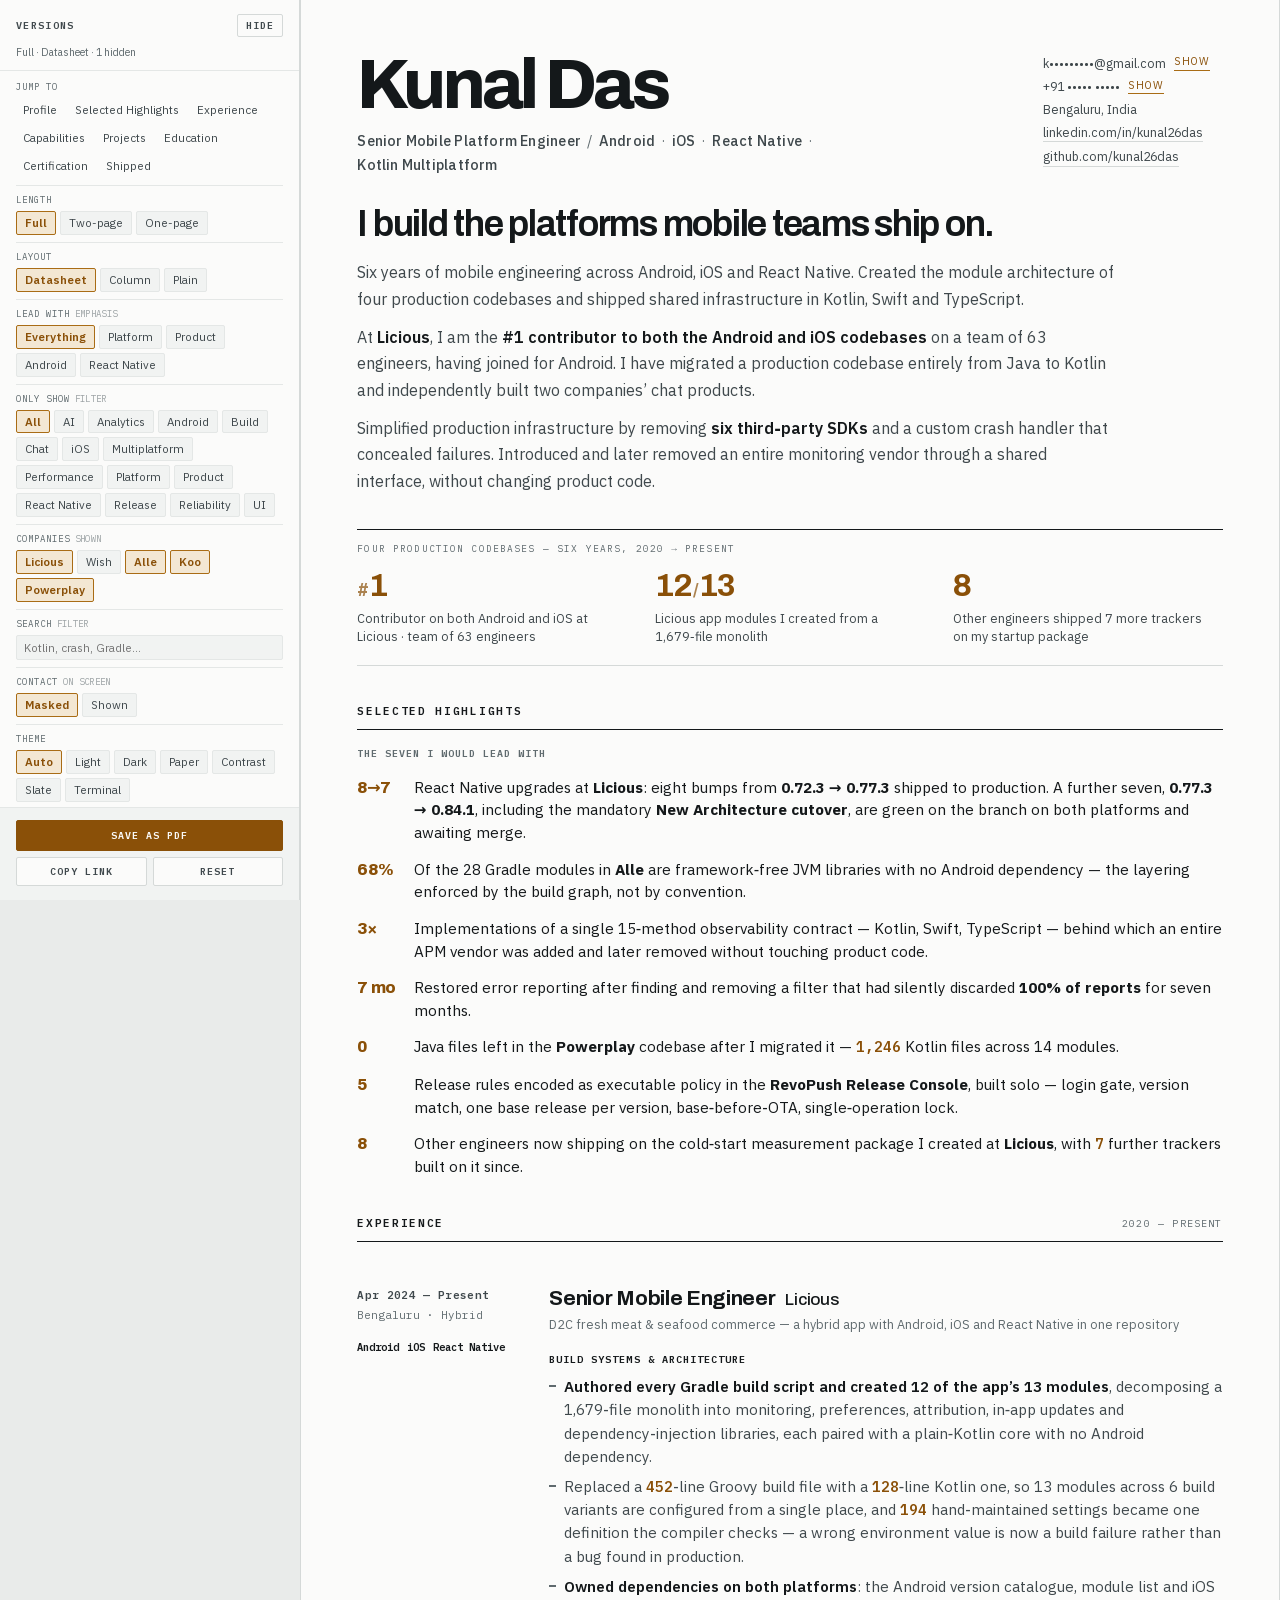
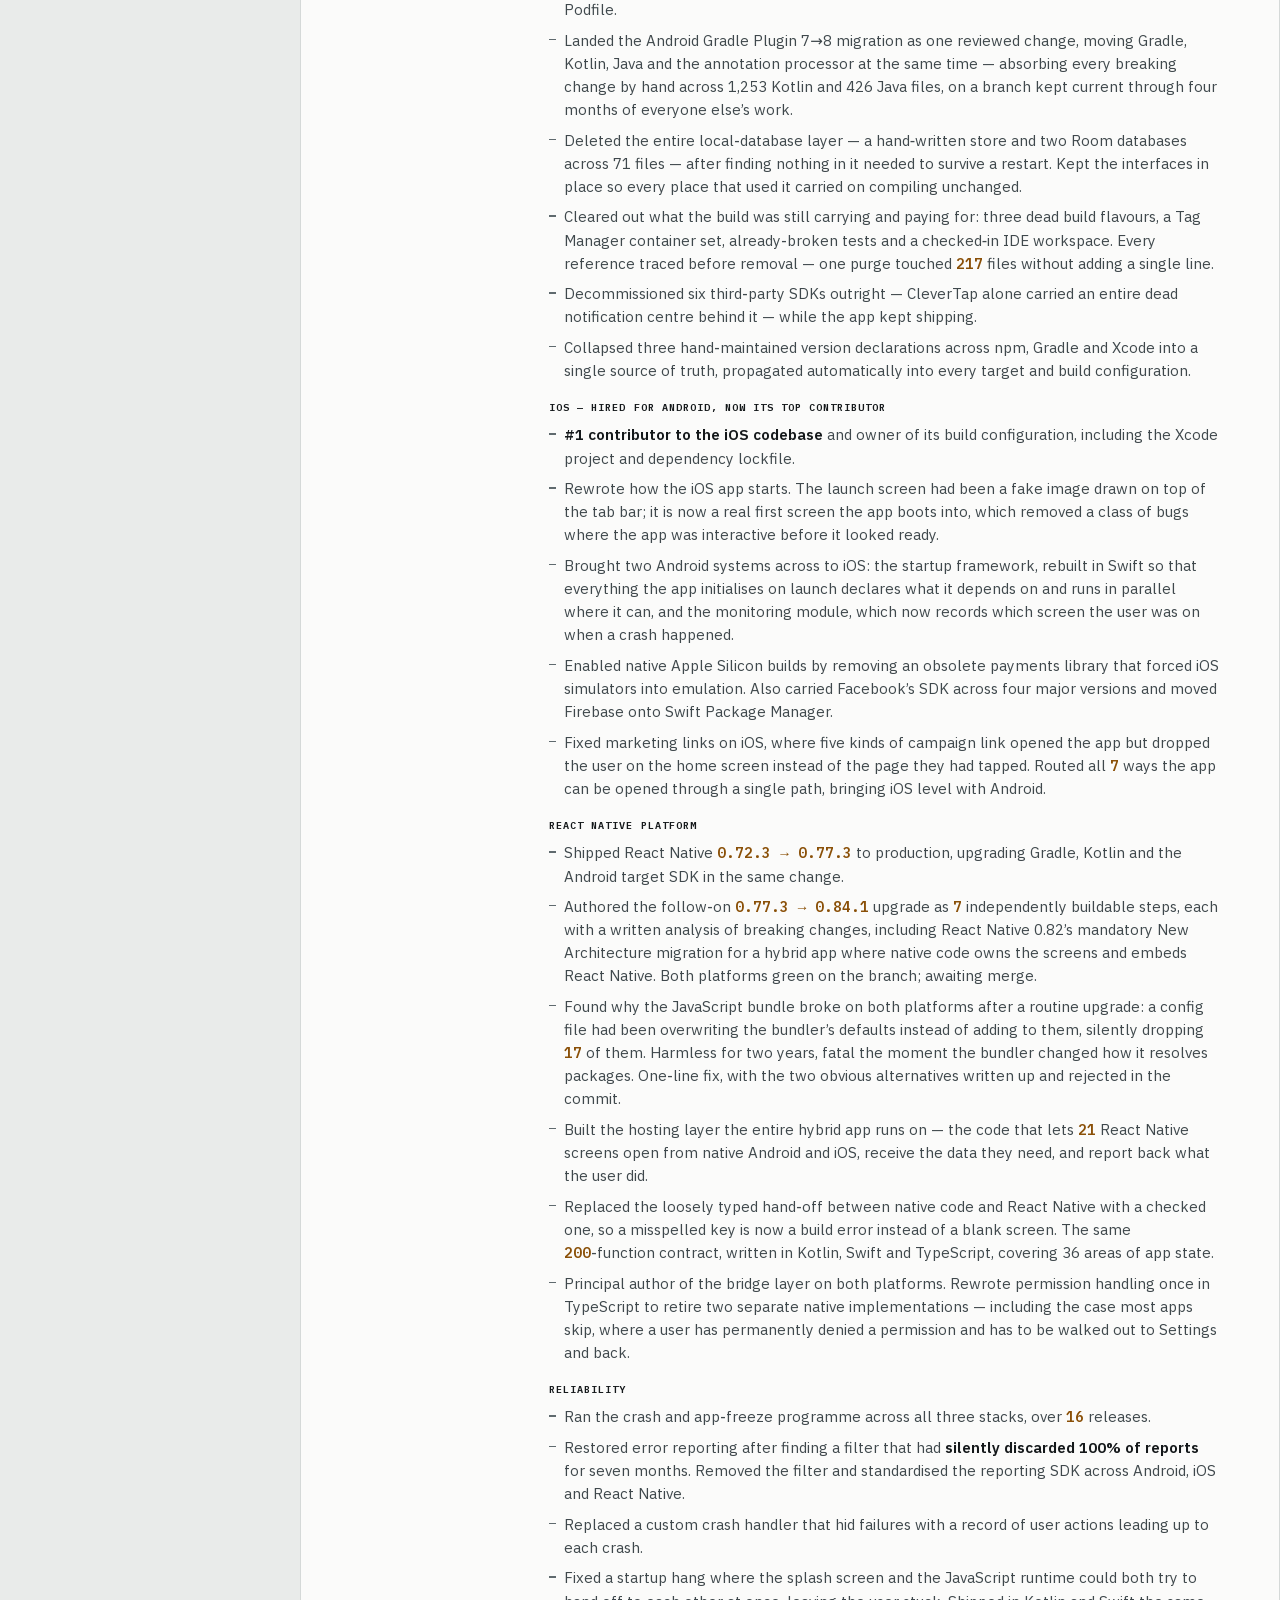
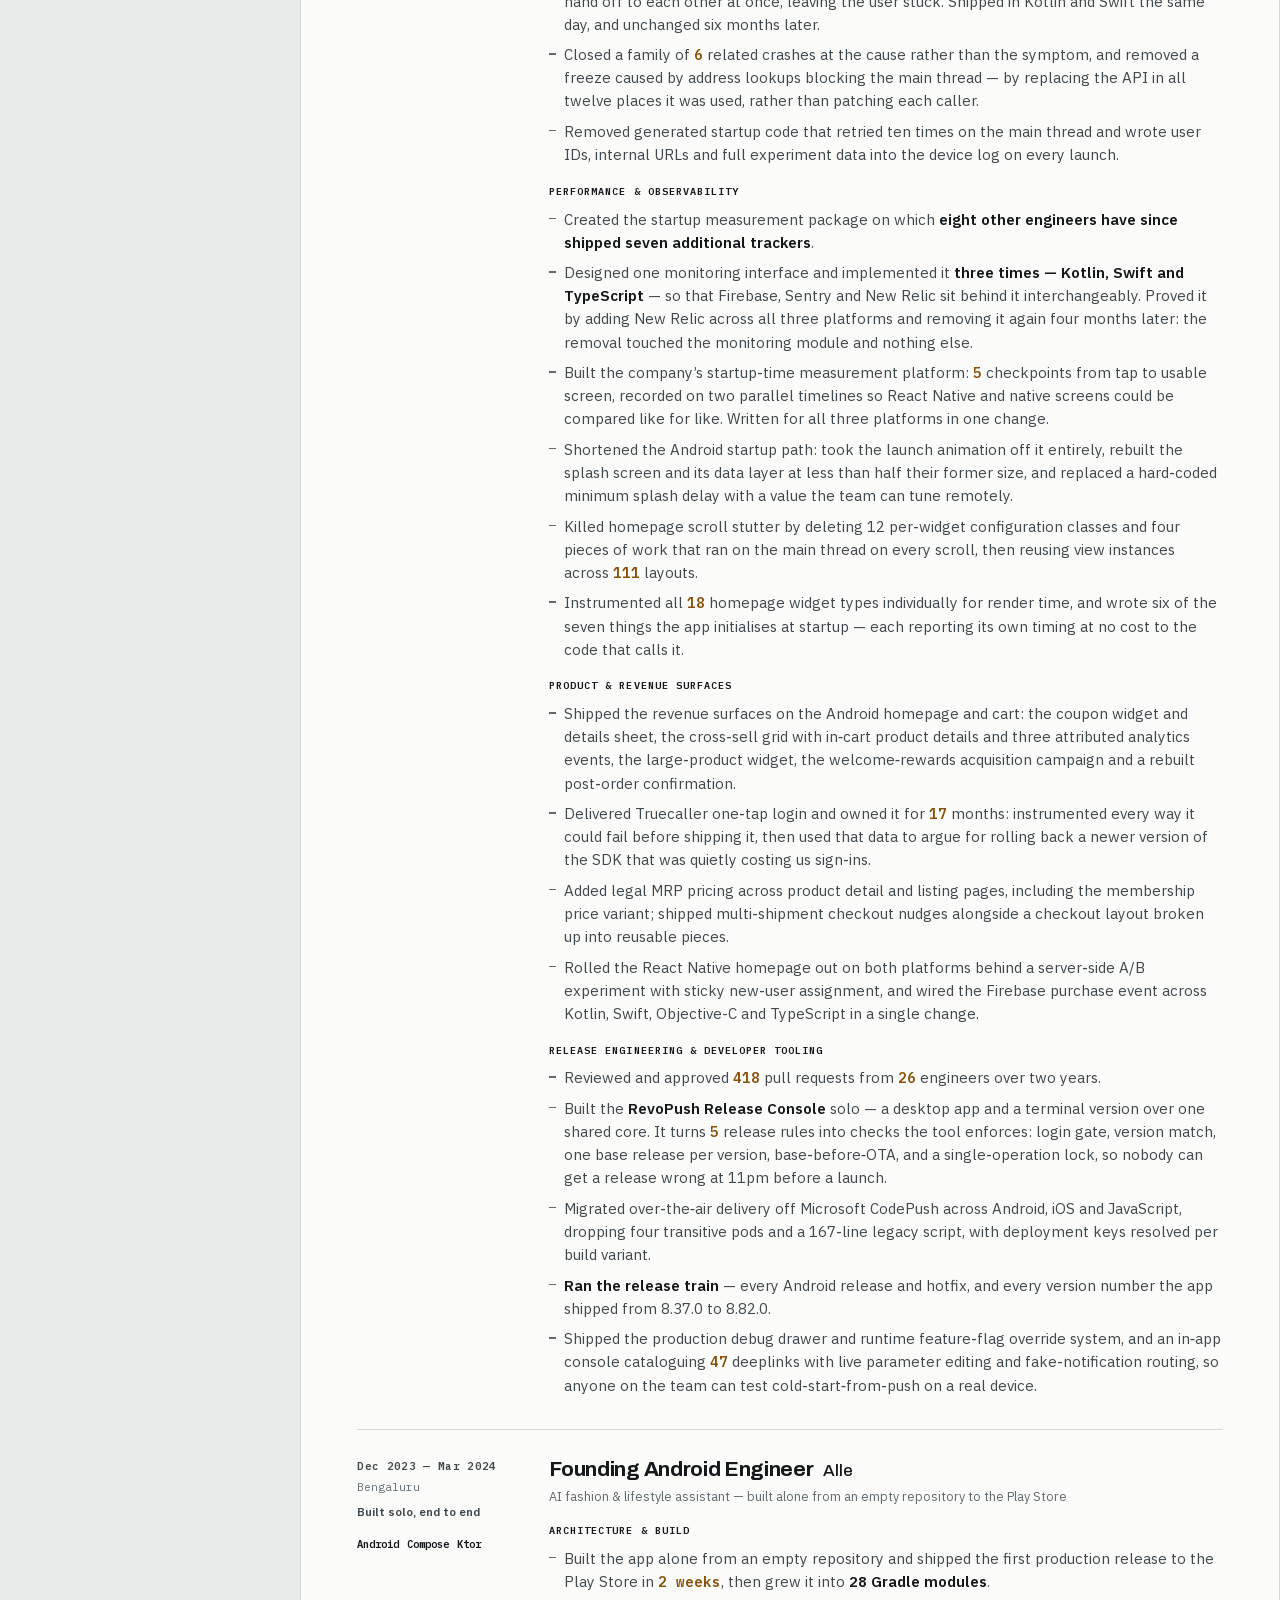
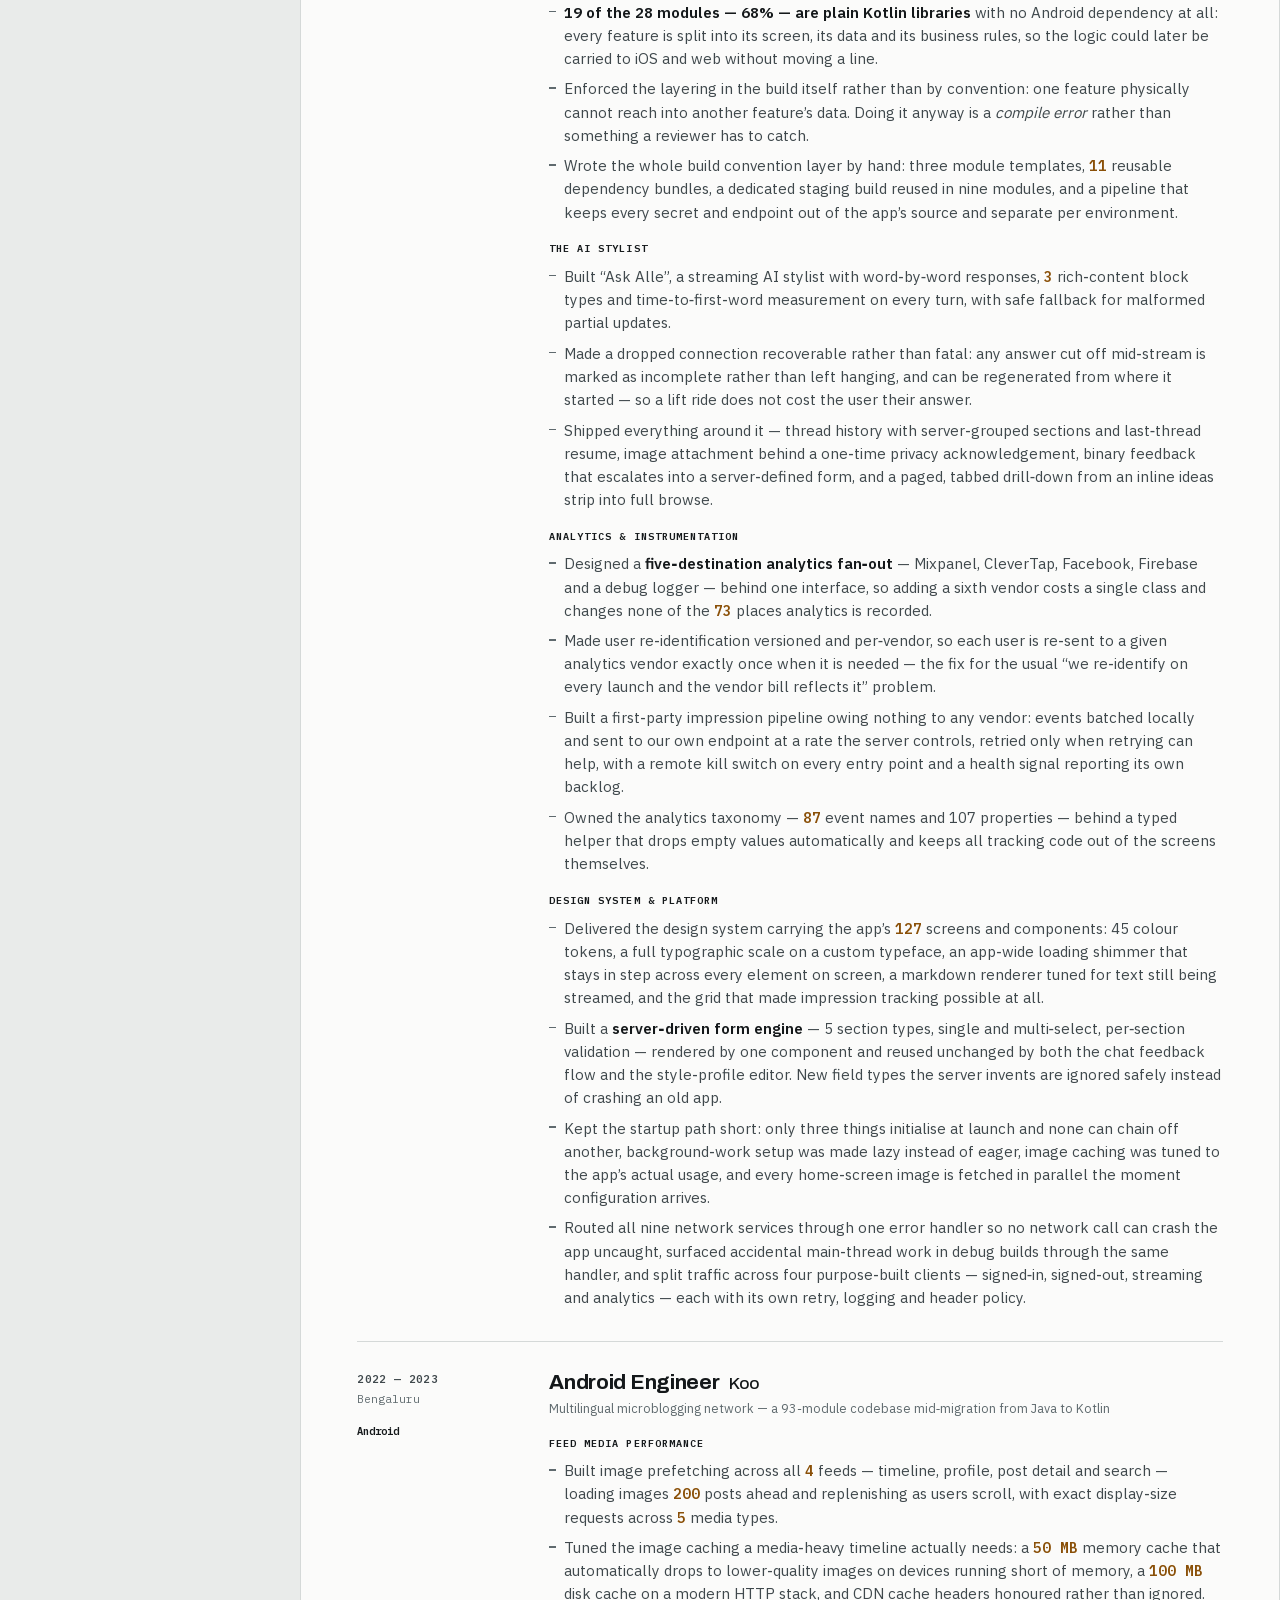
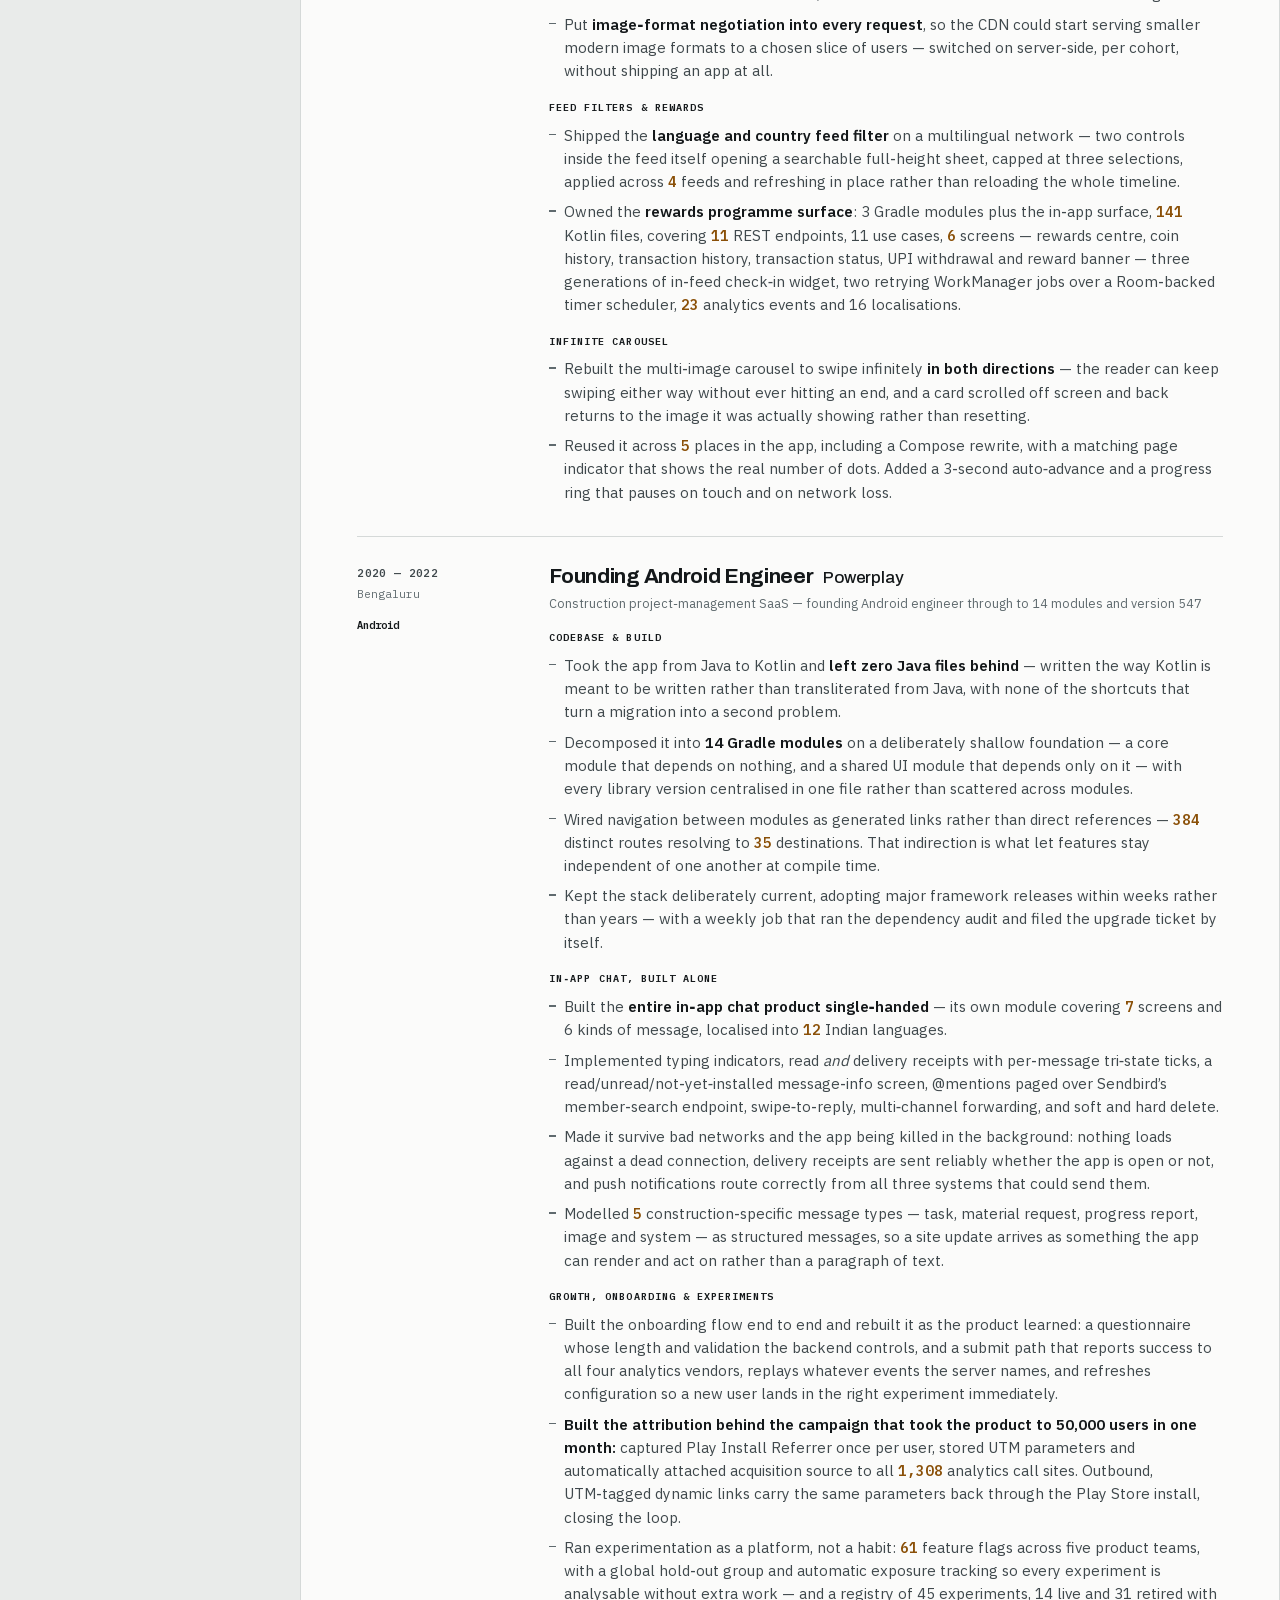
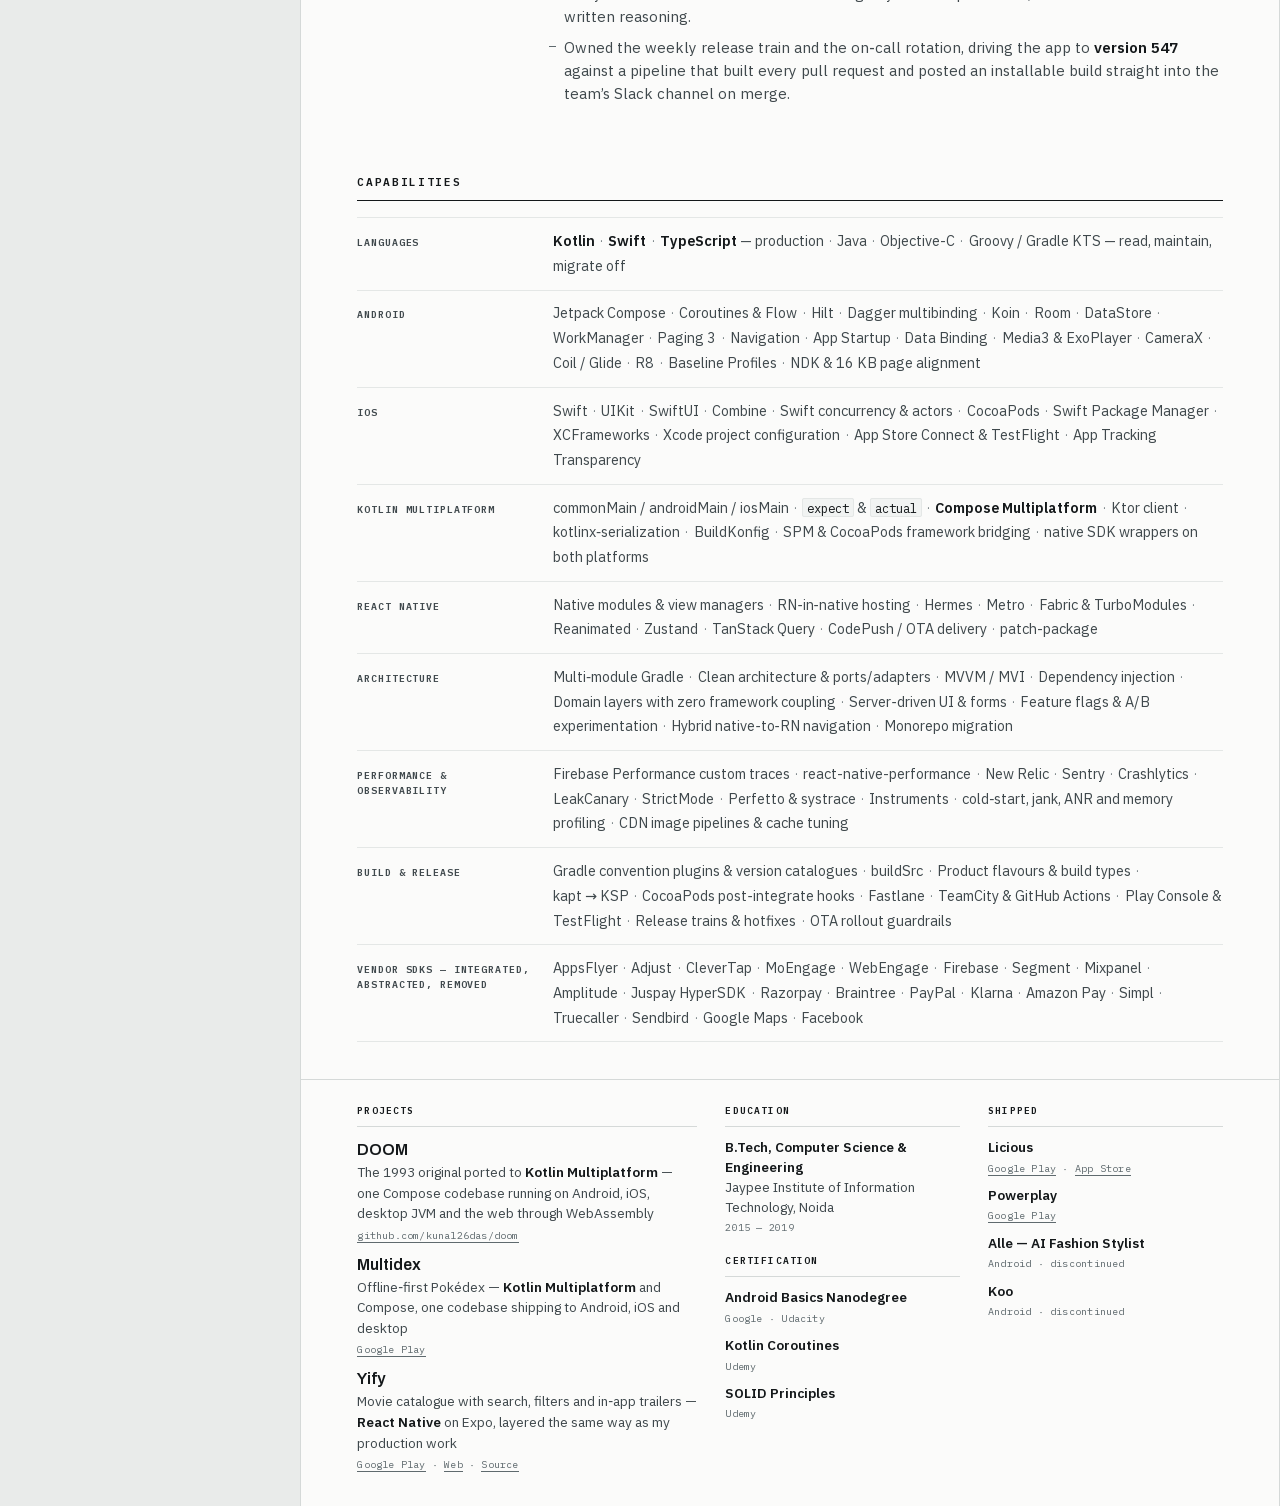
==== commit 69407f6d: "Make the full resume the default view" ====
--- a/index.html
+++ b/index.html
@@ -1,5 +1,5 @@
 <!doctype html>
-<html lang="en" data-len="short" data-layout="datasheet" data-lead="">
+<html lang="en" data-len="full" data-layout="datasheet" data-lead="">
 <head>
 <meta charset="utf-8">
 <meta name="viewport" content="width=device-width, initial-scale=1">
